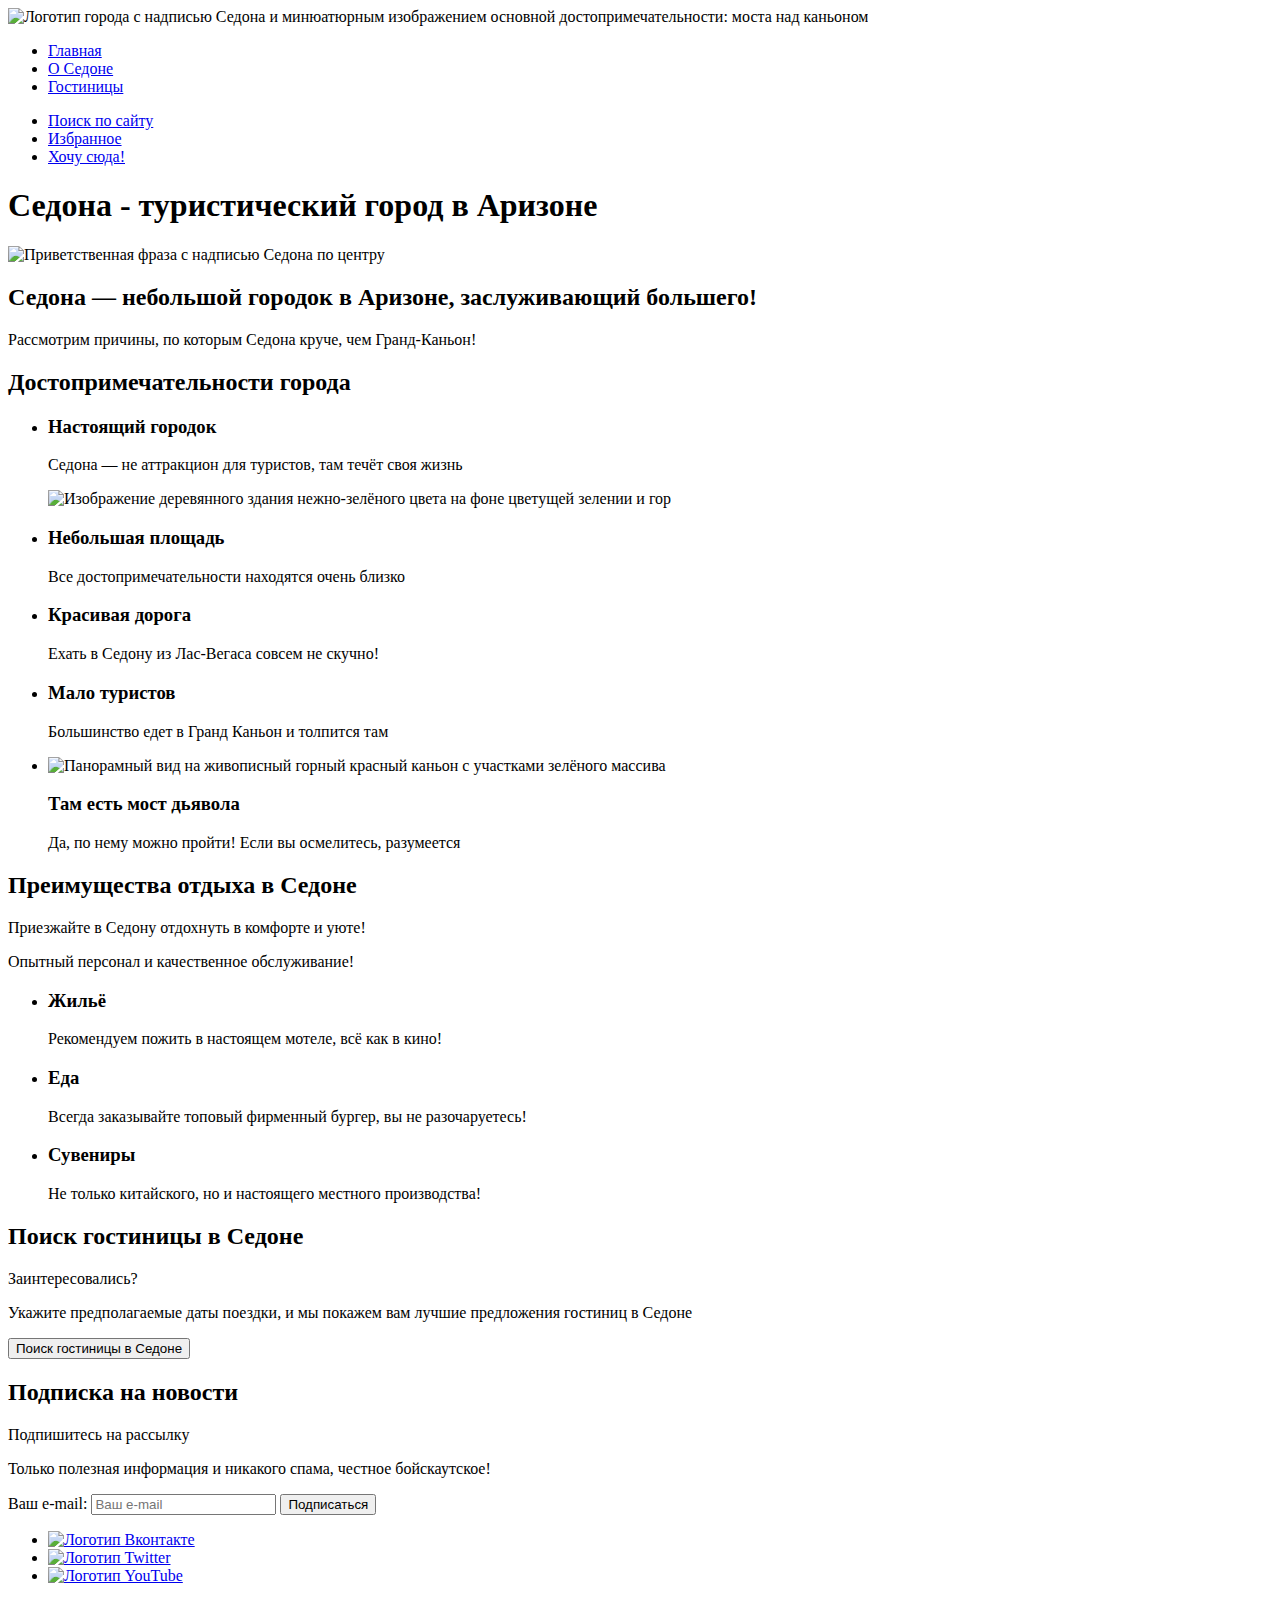
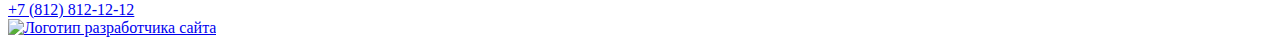
==== index.html @ 20c42e2f "Выполняет разметку главной страницы" ====
<!DOCTYPE html>
<html lang="ru">
  <head>
    <meta charset="utf-8">
    <title>Туристический город - Седона</title>
  </head>
  <body>
    <!-- Шапка сайта -->
    <header class="main-header">
      <!-- Логотип сайта -->
      <img class="logo-page" src="#" alt="Логотип города с надписью Седона и минюатюрным изображением основной достопримечательности: моста над каньоном">
      <!-- Навигация по сайту -->
      <nav class="navigation">
        <!-- Основные разделы сайта -->
        <ul class="navigation-list">
          <li class="navigation-item">
            <a href="#">Главная</a>
          </li>
          <li class="navigation-item">
            <a href="about.html">О Седоне</a>
          </li>
          <li class="navigation-item">
            <a href="catalog.html">Гостиницы</a>
          </li>
        </ul>
        <!-- Навигация пользователя -->
        <ul class="navigation-user">
          <!-- Элемент навигации "Поиск по сайту" -->
          <li class="navigation-item">
            <!-- Реализация через ссылку, как переход в раздел/ вкладку "Поиск по сайту" -->
            <a class="navigation-link" href="#">
              <span class="visually-hidden">Поиск по сайту</span>
            </a>
          </li>
          <!-- Переход в раздел "Избранное" -->
          <li class="navigation-item">
            <a class="navigation-link" href="#">
              <span class="visually-hidden">Избранное</span>
            </a>
          </li>
          <!-- Переход в раздел "Поиск гостиницы" -->
          <li class="navigation-item">
            <a class="navigation-link navigation-button button" href="#">Хочу сюда!</a>
          </li>
        </ul>
      </nav>
    </header>
    <!-- Основное содержимое страницы -->
    <main class="main-page">
      <h1 class="visually-hidden">Седона - туристический город в Аризоне</h1>
      <!-- Секция с вступительной частью -->
      <section class="intro">
        <!-- Секция с фоновым изображением-картинкой каньона -->
        <img class="intro-slogan" src="#" alt="Приветственная фраза с надписью Седона по центру">
        <!-- Блок с описание вступительной части -->
        <div class="intro-wrapper">
          <h2 class="intro-title">Седона — небольшой городок в Аризоне, заслуживающий большего!</h2>
          <p class="intro-description">Рассмотрим причины, по которым Седона круче, чем Гранд-Каньон!</p>
        </div>
      </section>

      <!-- Секция с достопримечательностями -->
      <section class="lions">
        <h2 class="visually-hidden">Достопримечательности города</h2>
        <!-- Список достопримечательностей -->
        <ul class="lions-list">
          <!-- Элемент списка достопримечательностей -->
          <li class="lions-item lions-wrapper">
            <div class="lions-description lions-one">
              <h3 class="lions-subtitle">Настоящий городок</h3>
              <p class="lions-subdescription">Седона — не аттракцион для туристов, там течёт своя жизнь</p>
            </div>
            <img class="lions-img" src="#" alt="Изображение деревянного здания нежно-зелёного цвета на фоне цветущей зелении и гор">
          </li>
          <!-- Элемент списка достопримечательностей -->
          <li class="lions-item">
            <div class="lions-description lions-two">
              <h3 class="lions-subtitle">Небольшая площадь</h3>
              <p class="lions-subdescription">Все достопримечательности находятся очень близко</p>
            </div>
          </li>
          <!-- Элемент списка достопримечательностей -->
          <li class="lions-item">
            <div class="lions-description lions-three">
              <h3 class="lions-subtitle">Красивая дорога</h3>
              <p class="lions-subdescription">Ехать в Седону из Лас-Вегаса совсем не скучно!</p>
            </div>
          </li>
          <!-- Элемент списка достопримечательностей -->
          <li class="lions-item">
            <div class="lions-description lions-four">
              <h3 class="lions-subtitle">Мало туристов</h3>
              <p class="lions-subdescription">Большинство едет в Гранд Каньон и толпится там</p>
            </div>
          </li>
          <!-- Элемент списка достопримечательностей -->
          <li class="lions-item lions-wrapper">
            <img class="lions-img" src="#" alt="Панорамный вид на живописный горный красный каньон с участками зелёного массива">
            <div class="lions-description lions-five">
              <h3 class="lions-subtitle">Там есть мост дьявола</h3>
              <p class="lions-subdescription">Да, по нему можно пройти! Если вы осмелитесь, разумеется</p>
            </div>
          </li>
        </ul>
      </section>

      <!-- Секция преимуществ -->
      <section class="advantages">
        <h2 class="visually-hidden">Преимущества отдыха в Седоне</h2>

        <p class="advantages-slogan">Приезжайте в Седону отдохнуть в комфорте и уюте!</p>
        <p class="advantages-description">Опытный персонал и качественное обслуживание!</p>
        <!-- Список преимуществ -->
        <ul class="advantages-list">
          <!-- Элемент преимущества -->
          <li class="advantages-item advantages-house">
            <h3 class="advantages-subtitle">Жильё</h3>
            <p class="advantages-subdescription">Рекомендуем пожить в настоящем мотеле, всё как в кино!</p>
          </li>
          <!-- Элемент преимущества -->
          <li class="advantages-item advantages-food">
            <h3 class="advantages-subtitle">Еда</h3>
            <p class="advantages-subdescription">Всегда заказывайте топовый фирменный бургер, вы не разочаруетесь!</p>
          </li>
          <!-- Элемент преимущества -->
          <li class="advantages-item advantages-souvenir">
            <h3 class="advantages-subtitle">Сувениры</h3>
            <p class="advantages-subdescription">Не только китайского, но и настоящего местного производства!</p>
          </li>
        </ul>
      </section>

      <!-- Секция с поиском гостиницы -->
      <section class="search">
        <h2 class="visually-hidden">Поиск гостиницы в Седоне</h2>
        <p class="search-slogan">Заинтересовались?</p>
        <p class="search-description">Укажите предполагаемые даты поездки, и мы покажем вам лучшие предложения гостиниц в Седоне</p>

        <!-- Кнопка открытия модального окна -->
        <button class="search-button button" type="button">Поиск гостиницы в Седоне</button>
      </section>

      <!-- Секция с формой подписки -->
      <section class="subscription">
        <h2 class="visually-hidden">Подписка на новости</h2>
        <p class="subscription-slogan">Подпишитесь на рассылку</p>
        <p class="subscription-description">Только полезная информация и никакого спама, честное бойскаутское!</p>

        <!-- Форма подписки на новости -->
        <form action="#" method="post">
          <!-- Элемент поля ввода email -->
          <label for="email">
            <span class="visually-hidden">Ваш e-mail:</span>
          </label>
            <input type="email" name="email" id="email" placeholder="Ваш e-mail" required>
          <!-- Кнопка отправки формы -->
          <button class="subscription-button button" type="submit">Подписаться</button>
        </form>
      </section>
    </main>
    <!-- Подвал сайта -->
    <footer class="main-footer">

      <!-- Внутренняя обёртка подвала -->
      <div class="footer-wrapper">
        <!-- Блок с социальными сетями -->
        <div class="footer-social">
          <!-- Список социальных сетей -->
          <ul class="social-list">
            <!-- Мы Вконтакте -->
            <li class="social-item">
              <a class="social-link social-button" href="#">
                <img src="#" alt="Логотип Вконтакте"></a>
            </li>
            <!-- Мы в Twitter -->
            <li class="social-item">
              <a class="social-link social-button" href="#">
                <img src="#" alt="Логотип Twitter"></a>
            </li>
            <!-- Мы на YouTube -->
            <li class="social-item">
              <a class="social-link social-button" href="#">
                <img src="#" alt="Логотип YouTube"></a>
            </li>
          </ul>
        </div>

        <!-- Блок с контактным телефоном -->
        <div class="contact">
          <a href="tel:+78128121212">+7 (812) 812-12-12</a>
        </div>

        <!-- Блок с логотипом сайта разработчика -->
        <div class="logo-development">
          <a href="#">
            <img src="#" alt="Логотип разработчика сайта">
          </a>
        </div>
      </div>
    </footer>
  </body>
</html>
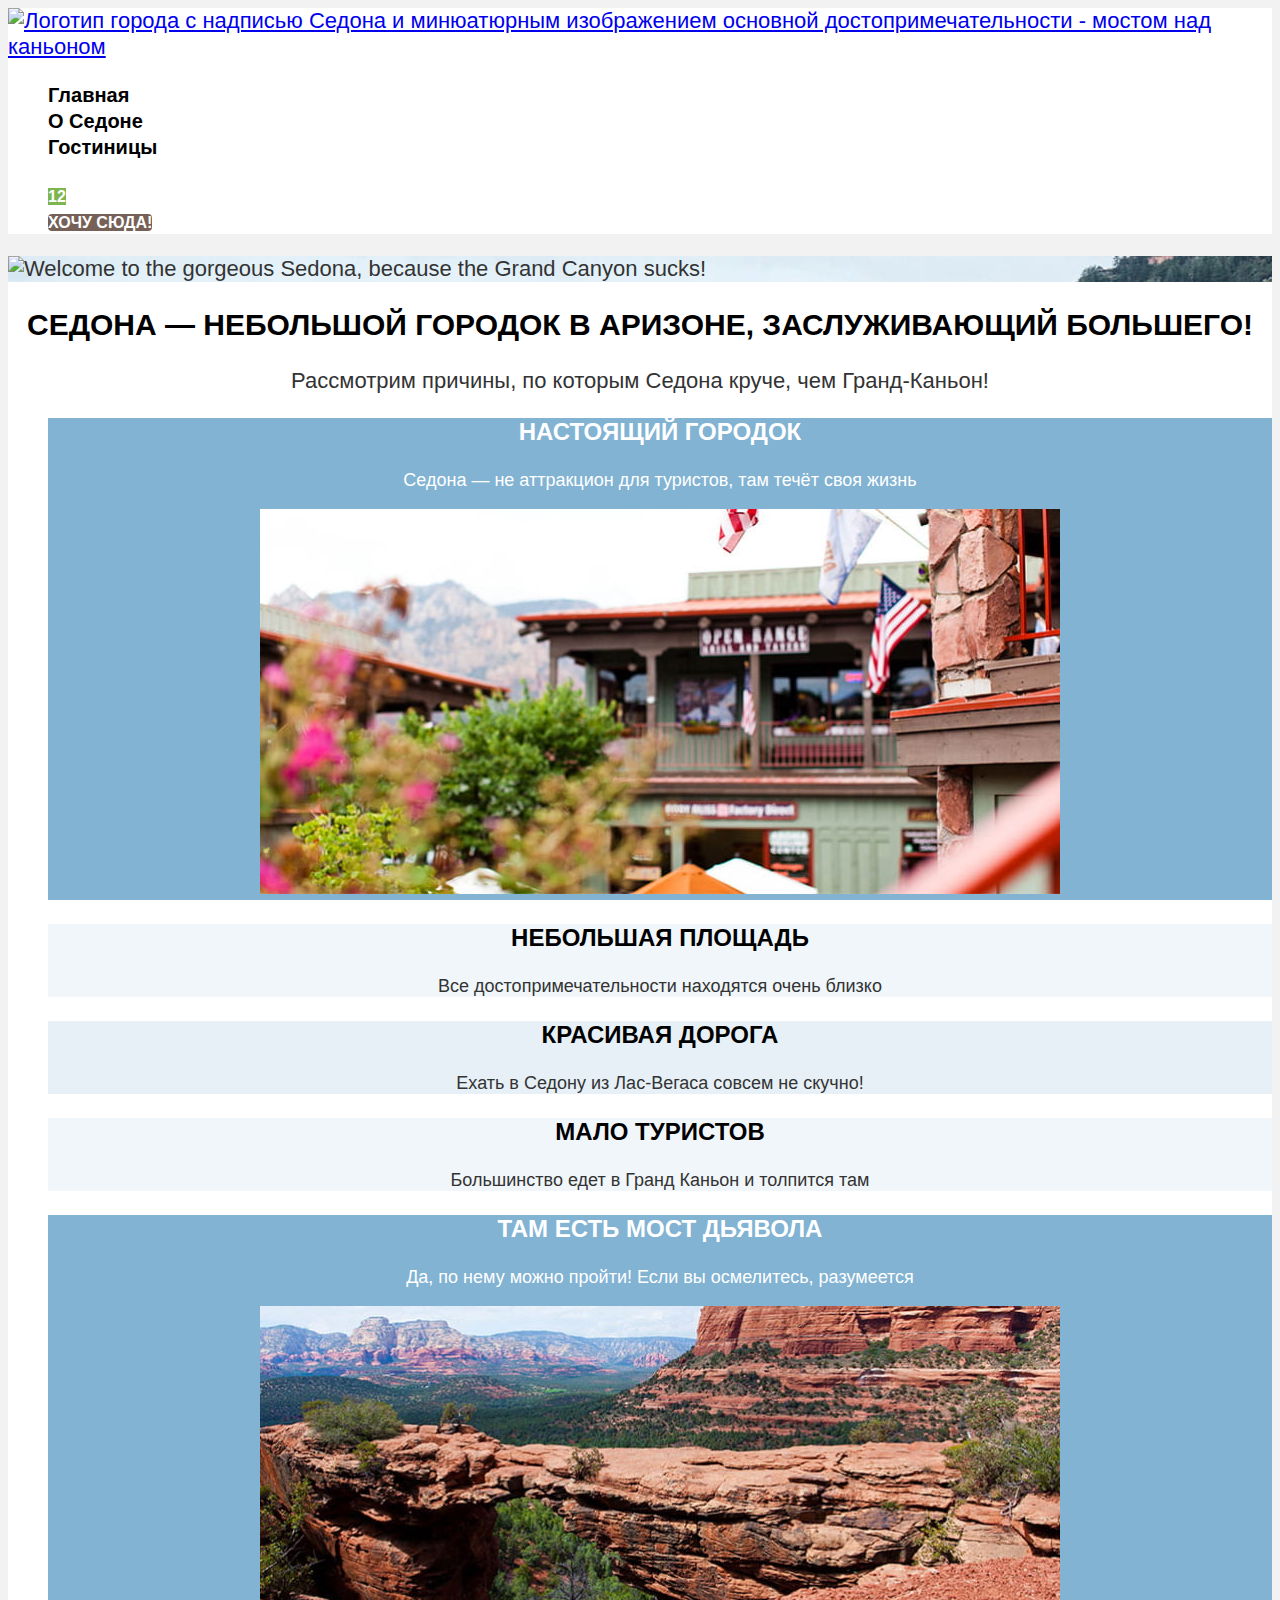
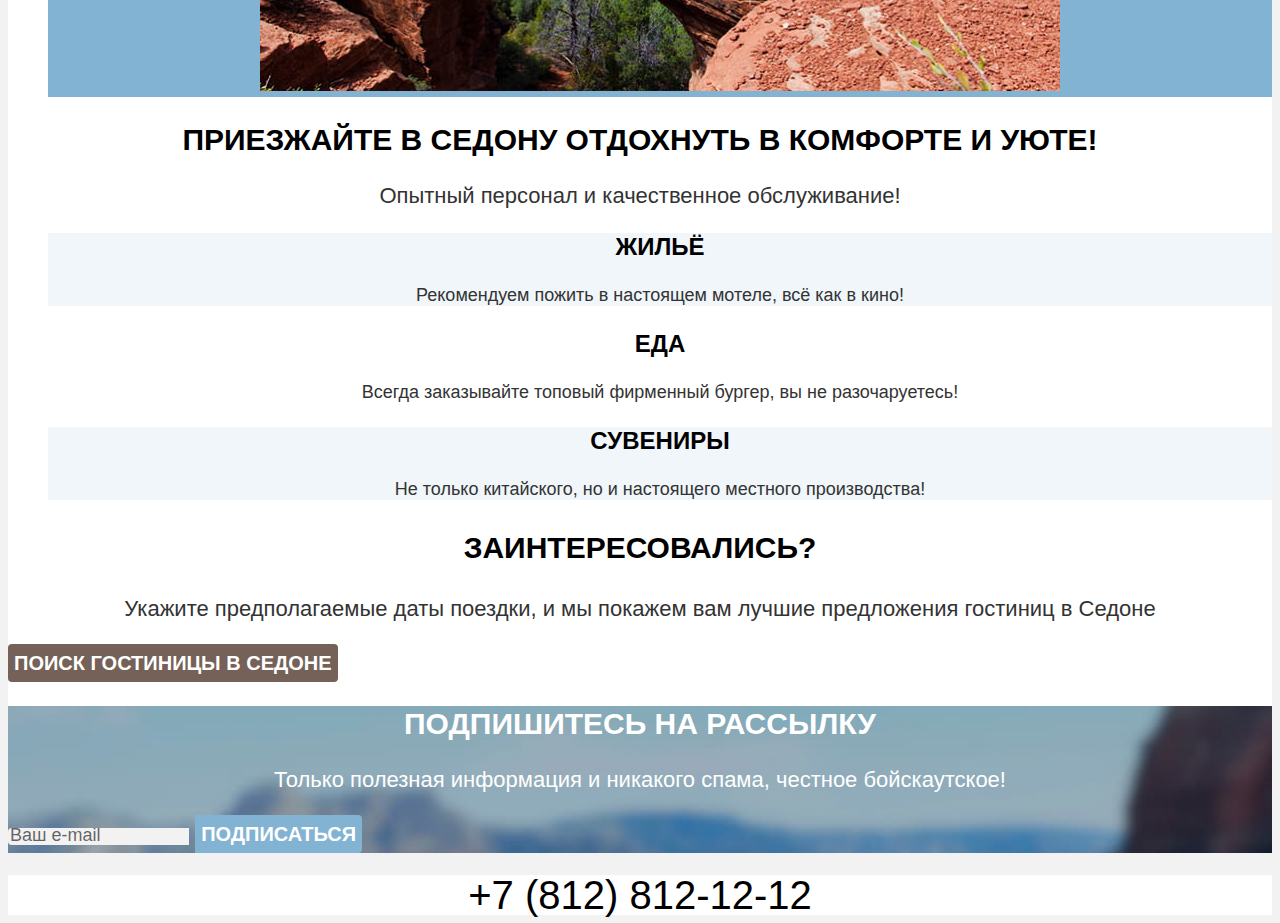
==== commit 35ebc706: "Добавляет базовую стилизацию для всех страниц" ====
--- a/index.html
+++ b/index.html
@@ -2,201 +2,204 @@
 <html lang="ru">
   <head>
     <meta charset="utf-8">
+    <meta name="viewport" content="width=device-width, initial-scale=1.0">
     <title>Туристический город - Седона</title>
+    <link rel="stylesheet" href="styles/styles.css">
   </head>
   <body>
     <!-- Шапка сайта -->
-    <header class="main-header">
+    <header class="header-page">
       <!-- Логотип сайта -->
-      <img class="logo-page" src="#" alt="Логотип города с надписью Седона и минюатюрным изображением основной достопримечательности: моста над каньоном">
+      <a class="header-logo" href="index.html" aria-current="page">
+        <img class="logo-img" src="images/logo.svg" width="140" height="70" alt="Логотип города с надписью Седона и минюатюрным изображением основной достопримечательности -
+        мостом над каньоном">
+      </a>
+
       <!-- Навигация по сайту -->
-      <nav class="navigation">
+      <nav class="navigation-page">
         <!-- Основные разделы сайта -->
         <ul class="navigation-list">
+          <!-- Раздел сайта -->
           <li class="navigation-item">
-            <a href="#">Главная</a>
-          </li>
+            <a class="navigation-link menu-link navigation-link-current" href="index.html" aria-current="page">Главная</a>
+          </li>
+          <!-- Раздел сайта -->
           <li class="navigation-item">
-            <a href="about.html">О Седоне</a>
-          </li>
+            <a class="navigation-link menu-link" href="#">О Седоне</a>
+          </li>
+          <!-- Раздел сайта -->
           <li class="navigation-item">
-            <a href="catalog.html">Гостиницы</a>
+            <a class="navigation-link menu-link" href="catalog.html">Гостиницы</a>
           </li>
         </ul>
+
         <!-- Навигация пользователя -->
         <ul class="navigation-user">
           <!-- Элемент навигации "Поиск по сайту" -->
-          <li class="navigation-item">
-            <!-- Реализация через ссылку, как переход в раздел/ вкладку "Поиск по сайту" -->
-            <a class="navigation-link" href="#">
+          <li class="navigation-user-item">
+            <a class="navigation-user-link menu-link" href="#">
               <span class="visually-hidden">Поиск по сайту</span>
             </a>
           </li>
-          <!-- Переход в раздел "Избранное" -->
-          <li class="navigation-item">
-            <a class="navigation-link" href="#">
-              <span class="visually-hidden">Избранное</span>
+
+          <!-- Элемент навигации "Избранное" -->
+          <li class="navigation-user-item navigation-user-favorites">
+            <a class="navigation-user-link menu-link" href="#">
+              <span class="visually-hidden">Количество гостиниц в разделе "Избранное"</span>
+              <span class="favorites-number">12</span>
             </a>
           </li>
-          <!-- Переход в раздел "Поиск гостиницы" -->
-          <li class="navigation-item">
-            <a class="navigation-link navigation-button button" href="#">Хочу сюда!</a>
+          <!-- Элемент навигации "Поиск гостиницы" -->
+          <li class="navigation-user-item">
+            <a class="navigation-user-link menu-link button" href="catalog.html">Хочу сюда!</a>
           </li>
         </ul>
       </nav>
     </header>
-    <!-- Основное содержимое страницы -->
+
+    <!-- Основное содержание страницы -->
     <main class="main-page">
       <h1 class="visually-hidden">Седона - туристический город в Аризоне</h1>
+
       <!-- Секция с вступительной частью -->
       <section class="intro">
-        <!-- Секция с фоновым изображением-картинкой каньона -->
-        <img class="intro-slogan" src="#" alt="Приветственная фраза с надписью Седона по центру">
-        <!-- Блок с описание вступительной части -->
-        <div class="intro-wrapper">
-          <h2 class="intro-title">Седона — небольшой городок в Аризоне, заслуживающий большего!</h2>
-          <p class="intro-description">Рассмотрим причины, по которым Седона круче, чем Гранд-Каньон!</p>
-        </div>
-      </section>
-
-      <!-- Секция с достопримечательностями -->
-      <section class="lions">
-        <h2 class="visually-hidden">Достопримечательности города</h2>
-        <!-- Список достопримечательностей -->
-        <ul class="lions-list">
-          <!-- Элемент списка достопримечательностей -->
-          <li class="lions-item lions-wrapper">
-            <div class="lions-description lions-one">
-              <h3 class="lions-subtitle">Настоящий городок</h3>
-              <p class="lions-subdescription">Седона — не аттракцион для туристов, там течёт своя жизнь</p>
-            </div>
-            <img class="lions-img" src="#" alt="Изображение деревянного здания нежно-зелёного цвета на фоне цветущей зелении и гор">
-          </li>
-          <!-- Элемент списка достопримечательностей -->
-          <li class="lions-item">
-            <div class="lions-description lions-two">
-              <h3 class="lions-subtitle">Небольшая площадь</h3>
-              <p class="lions-subdescription">Все достопримечательности находятся очень близко</p>
-            </div>
-          </li>
-          <!-- Элемент списка достопримечательностей -->
-          <li class="lions-item">
-            <div class="lions-description lions-three">
-              <h3 class="lions-subtitle">Красивая дорога</h3>
-              <p class="lions-subdescription">Ехать в Седону из Лас-Вегаса совсем не скучно!</p>
-            </div>
-          </li>
-          <!-- Элемент списка достопримечательностей -->
-          <li class="lions-item">
-            <div class="lions-description lions-four">
-              <h3 class="lions-subtitle">Мало туристов</h3>
-              <p class="lions-subdescription">Большинство едет в Гранд Каньон и толпится там</p>
-            </div>
-          </li>
-          <!-- Элемент списка достопримечательностей -->
-          <li class="lions-item lions-wrapper">
-            <img class="lions-img" src="#" alt="Панорамный вид на живописный горный красный каньон с участками зелёного массива">
-            <div class="lions-description lions-five">
-              <h3 class="lions-subtitle">Там есть мост дьявола</h3>
-              <p class="lions-subdescription">Да, по нему можно пройти! Если вы осмелитесь, разумеется</p>
-            </div>
-          </li>
-        </ul>
-      </section>
-
-      <!-- Секция преимуществ -->
+        <h2 class="visually-hidden">Добро пожаловать в Седону</h2>
+        <img class="intro-img" src="images/welcome.svg" width="458" height="352" lang="en" alt="Welcome to the gorgeous Sedona, because the Grand Canyon sucks!">
+      </section>
+
+      <!-- Секция с преимуществами -->
       <section class="advantages">
-        <h2 class="visually-hidden">Преимущества отдыха в Седоне</h2>
-
-        <p class="advantages-slogan">Приезжайте в Седону отдохнуть в комфорте и уюте!</p>
-        <p class="advantages-description">Опытный персонал и качественное обслуживание!</p>
-        <!-- Список преимуществ -->
-        <ul class="advantages-list">
-          <!-- Элемент преимущества -->
-          <li class="advantages-item advantages-house">
-            <h3 class="advantages-subtitle">Жильё</h3>
-            <p class="advantages-subdescription">Рекомендуем пожить в настоящем мотеле, всё как в кино!</p>
-          </li>
-          <!-- Элемент преимущества -->
-          <li class="advantages-item advantages-food">
-            <h3 class="advantages-subtitle">Еда</h3>
-            <p class="advantages-subdescription">Всегда заказывайте топовый фирменный бургер, вы не разочаруетесь!</p>
-          </li>
-          <!-- Элемент преимущества -->
-          <li class="advantages-item advantages-souvenir">
-            <h3 class="advantages-subtitle">Сувениры</h3>
-            <p class="advantages-subdescription">Не только китайского, но и настоящего местного производства!</p>
+          <h2 class="advantages-title title">Седона — небольшой городок в Аризоне, заслуживающий большего!</h2>
+          <p class="advantages-text text">Рассмотрим причины, по которым Седона круче, чем Гранд-Каньон!</p>
+
+          <!-- Список преимуществ -->
+          <ul class="advantages-list">
+            <!-- Элемент списка преимуществ -->
+            <li class="advantage-item advantage-wrapper background-base">
+              <div class="advantage-description">
+                <h3 class="advantage-subtitle subtitle">Настоящий городок</h3>
+                <p class="advantage-subdescription subdescription">Седона — не аттракцион для туристов, там течёт своя жизнь</p>
+              </div>
+              <img class="advantage-img" src="images/advantages/city.jpg" width="800" height="385" alt="Изображение деревянного здания нежно-зелёного цвета на фоне цветущей зелении и гор">
+            </li>
+            <!-- Элемент списка преимуществ -->
+            <li class="advantage-item background-lighter">
+              <div class="advantage-description">
+                <h3 class="advantage-subtitle subtitle">Небольшая площадь</h3>
+                <p class="advantage-subdescription subdescription">Все достопримечательности находятся очень близко</p>
+              </div>
+            </li>
+            <!-- Элемент списка преимуществ -->
+            <li class="advantage-item background-light">
+              <div class="advantage-description">
+                <h3 class="advantage-subtitle subtitle">Красивая дорога</h3>
+                <p class="advantage-subdescription subdescription">Ехать в Седону из Лас-Вегаса совсем не скучно!</p>
+              </div>
+            </li>
+            <!-- Элемент списка преимуществ -->
+            <li class="advantage-item background-lighter">
+              <div class="advantage-description">
+                <h3 class="advantage-subtitle subtitle">Мало туристов</h3>
+                <p class="advantage-subdescription subdescription">Большинство едет в Гранд Каньон и толпится там</p>
+              </div>
+            </li>
+            <!-- Элемент списка преимуществ -->
+            <li class="advantage-item advantage-wrapper background-base">
+              <div class="advantage-description">
+                <h3 class="advantage-subtitle subtitle">Там есть мост дьявола</h3>
+                <p class="advantage-subdescription subdescription">Да, по нему можно пройти! Если вы осмелитесь, разумеется</p>
+              </div>
+              <img class="advantage-img" src="images/advantages/bridge.jpg" width="800" height="385" alt="Панорамный вид на живописный горный красный каньон с участками зелёного массива">
+            </li>
+          </ul>
+      </section>
+
+      <!-- Секция клиентский сервис  -->
+      <section class="service">
+        <h2 class="service-title title">Приезжайте в Седону отдохнуть в комфорте и уюте!</h2>
+        <p class="service-text text">Опытный персонал и качественное обслуживание!</p>
+
+        <!-- Список качеств хорошего сервиса -->
+        <ul class="service-list">
+          <!-- Элемент списка качеств -->
+          <li class="service-item service-house">
+            <h3 class="service-subtitle subtitle">Жильё</h3>
+            <p class="service-subdescription subdescription">Рекомендуем пожить в настоящем мотеле, всё как в кино!</p>
+          </li>
+          <!-- Элемент списка качеств -->
+          <li class="service-item service-food">
+            <h3 class="service-subtitle subtitle">Еда</h3>
+            <p class="service-subdescription subdescription">Всегда заказывайте топовый фирменный бургер, вы не разочаруетесь!</p>
+          </li>
+          <!-- Элемент списка качеств -->
+          <li class="service-item service-souvenir">
+            <h3 class="service-subtitle subtitle">Сувениры</h3>
+            <p class="service-subdescription subdescription">Не только китайского, но и настоящего местного производства!</p>
           </li>
         </ul>
       </section>
 
       <!-- Секция с поиском гостиницы -->
       <section class="search">
-        <h2 class="visually-hidden">Поиск гостиницы в Седоне</h2>
-        <p class="search-slogan">Заинтересовались?</p>
-        <p class="search-description">Укажите предполагаемые даты поездки, и мы покажем вам лучшие предложения гостиниц в Седоне</p>
-
-        <!-- Кнопка открытия модального окна -->
+        <h2 class="visually-hidden">Быстрый подбор жилья</h2>
+        <p class="search-headline title">Заинтересовались?</p>
+        <p class="search-text text">Укажите предполагаемые даты поездки, и мы покажем вам лучшие предложения гостиниц в Седоне</p>
+
+        <!-- Кнопка вызова модального окна -->
         <button class="search-button button" type="button">Поиск гостиницы в Седоне</button>
       </section>
 
       <!-- Секция с формой подписки -->
-      <section class="subscription">
-        <h2 class="visually-hidden">Подписка на новости</h2>
-        <p class="subscription-slogan">Подпишитесь на рассылку</p>
-        <p class="subscription-description">Только полезная информация и никакого спама, честное бойскаутское!</p>
+      <section class="subscription-index">
+        <h2 class="subscription-title-index title">Подпишитесь на рассылку</h2>
+        <p class="subscription-text-index text">Только полезная информация и никакого спама, честное бойскаутское!</p>
 
         <!-- Форма подписки на новости -->
-        <form action="#" method="post">
+        <form action="https://echo.htmlacademy.ru" method="post">
           <!-- Элемент поля ввода email -->
           <label for="email">
-            <span class="visually-hidden">Ваш e-mail:</span>
+            <span class="visually-hidden">Введите ваш e-mail:</span>
           </label>
-            <input type="email" name="email" id="email" placeholder="Ваш e-mail" required>
+            <input class="subscription-input" type="email" name="email" id="email" placeholder="Ваш e-mail">
           <!-- Кнопка отправки формы -->
           <button class="subscription-button button" type="submit">Подписаться</button>
         </form>
       </section>
     </main>
+
     <!-- Подвал сайта -->
-    <footer class="main-footer">
-
-      <!-- Внутренняя обёртка подвала -->
-      <div class="footer-wrapper">
-        <!-- Блок с социальными сетями -->
-        <div class="footer-social">
-          <!-- Список социальных сетей -->
-          <ul class="social-list">
-            <!-- Мы Вконтакте -->
-            <li class="social-item">
-              <a class="social-link social-button" href="#">
-                <img src="#" alt="Логотип Вконтакте"></a>
-            </li>
-            <!-- Мы в Twitter -->
-            <li class="social-item">
-              <a class="social-link social-button" href="#">
-                <img src="#" alt="Логотип Twitter"></a>
-            </li>
-            <!-- Мы на YouTube -->
-            <li class="social-item">
-              <a class="social-link social-button" href="#">
-                <img src="#" alt="Логотип YouTube"></a>
-            </li>
-          </ul>
-        </div>
-
-        <!-- Блок с контактным телефоном -->
-        <div class="contact">
-          <a href="tel:+78128121212">+7 (812) 812-12-12</a>
-        </div>
-
-        <!-- Блок с логотипом сайта разработчика -->
-        <div class="logo-development">
-          <a href="#">
-            <img src="#" alt="Логотип разработчика сайта">
+    <footer class="footer-page">
+      <!-- Список социальных сетей -->
+      <ul class="social-list">
+        <!-- Мы Вконтакте -->
+        <li class="social-item social-item-vk">
+          <a class="social-link" href="https://vk.com/htmlacademy">
+            <span class="visually-hidden">Перейти в группу Вконтакте"</span>
           </a>
-        </div>
-      </div>
+        </li>
+        <!-- Мы в Телеграм -->
+        <li class="social-item social-item-tg">
+          <a class="social-link" href="t.me/htmlacademy">
+            <span class="visually-hidden">Перейти на канал в Телеграм"</span>
+          </a>
+        </li>
+        <!-- Мы на YouTube -->
+        <li class="social-item social-item-yt">
+          <a class="social-link" href="https://www.youtube.com/user/htmlacademyru">
+            <span class="visually-hidden">Перейти на YouTube канал"</span>
+          </a>
+        </li>
+      </ul>
+
+      <!-- Блок с контактными данными -->
+      <address class="contact">
+        <a class="contact-tel" href="tel:+78128121212">+7 (812) 812-12-12</a>
+      </address>
+
+      <!-- Блок с логотипом сайта разработчика -->
+      <a class="developer-link" href="https://htmlacademy.ru/">
+        <span class="visually-hidden">Разработчик сайта - HTML Academy</span>
+      </a>
     </footer>
   </body>
 </html>
--- a/styles/styles.css
+++ b/styles/styles.css
@@ -0,0 +1,440 @@
+/* Styles for the project Sedona */
+
+/* Fonts*/
+@font-face {
+  font-family: "PT Sans";
+  font-weight: 400;
+  font-style: normal;
+  src: url("../fonts/ptsans-400.woff2") format ("woff2");
+  font-display: swap;
+}
+
+@font-face {
+  font-family: "PT Sans";
+  font-weight: 700;
+  font-style: normal;
+  src: url("../fonts/ptsans-700.woff2") format ("woff2");
+  font-display: swap;
+}
+
+body {
+  font-family: "PT Sans", sans-serif;
+  font-size: 22px;
+  line-height: 26px;
+  color: #333333;
+  background-color: #f2f2f2;
+}
+
+.visually-hidden {
+  position: absolute;
+  width: 1px;
+  height: 1px;
+  margin: -1px;
+  border: 0;
+  padding: 0;
+  white-space: nowrap;
+  clip-path: inset(100%);
+  clip: rect(0 0 0 0);
+  overflow: hidden;
+}
+
+/* Header */
+.header-page {
+  background-color: #ffffff;
+}
+
+/* Navigation */
+.navigation-list {
+  list-style: none;
+}
+
+.navigation-user {
+  list-style: none;
+}
+
+.menu-link {
+  font-weight: 700;
+  text-align: center;
+  text-decoration: none;
+  color: #000000;
+}
+
+.navigation-link {
+  font-size: 20px;
+  line-height: 24px;
+}
+
+.navigation-user-link {
+  font-size: 16px;
+  line-height: 20px;
+}
+
+.favorites-number {
+  color: #ffffff;
+  background-color: #7db54f;
+}
+
+.button {
+  color: #ffffff;
+  background-color: #756157;
+  text-transform: uppercase;
+  border-radius: 4px;
+  border: none;
+}
+
+/* Index.html */
+.main-page {
+  background-color: #ffffff;
+}
+
+/* Intro */
+.intro {
+  background-image: url("../images/background-pages/intro-bg.jpg");
+  background-color: #15306c;
+  background-size: cover;
+  background-repeat: no-repeat;
+}
+
+/* Advantages */
+.title {
+  font-size: 30px;
+  line-height: 36px;
+  font-weight: 700;
+  text-align: center;
+  text-transform: uppercase;
+}
+
+.advantages-title {
+  color: #000000;
+}
+
+.text {
+  text-align: center;
+}
+
+.advantages-list {
+  list-style: none;
+}
+
+.advantage-item {
+  text-align: center;
+  background-color: #82b3d3;
+}
+
+.background-light {
+  background-color: rgba(131, 179, 211, 0.2);
+}
+
+.background-lighter {
+  background-color: rgba(131, 179, 211, 0.12);
+}
+
+.subtitle {
+  font-size: 24px;
+  line-height: 28px;
+  font-weight: 700;
+  text-transform: uppercase;
+  color: #000000;
+}
+
+.background-base .subtitle {
+  color: #ffffff;
+}
+
+.subdescription {
+  font-size: 18px;
+  line-height: 21px;
+}
+
+.background-base .subdescription {
+  color: #ffffff;
+}
+/* Service */
+.service-title {
+  color: #000000;
+}
+
+.service-list {
+  list-style: none;
+}
+
+.service-item {
+  text-align: center;
+}
+
+.service-item:not(:nth-child(2)) {
+  background-color: rgba(131, 179, 211, 0.12);
+}
+
+/* Search */
+.search-headline {
+  color: #000000;
+}
+
+.search-button {
+  font-family: inherit;
+  font-size: 20px;
+  line-height: 36px;
+  font-weight: 700;
+  text-align: center;
+}
+
+/* Subscription for index.html */
+.subscription-index {
+  color: #ffffff;
+  background-image: url("../images/background-pages/subscription-bg.jpg");
+  background-color: #15306c;
+  background-size: cover;
+  background-repeat: no-repeat;
+}
+
+/* Subscription form */
+.subscription-input {
+  font-family: inherit;
+  border: none;
+  border-radius: 4px 0 0 4px;
+  background-color: #f2f2f2;
+}
+
+.subscription-input::placeholder {
+  font-size: 18px;
+  line-height: 24px;
+  color: rgba(0, 0, 0, 0.6);
+}
+
+.subscription-button {
+  font-family: inherit;
+  font-size: 20px;
+  line-height: 36px;
+  font-weight: 700;
+  background-color: #82b3d3;
+  border-radius: 0 4px 4px 0;
+}
+
+/* Catalog.html */
+.catalog-page {
+  background-color: #ffffff;
+}
+
+.catalog-wrapper {
+  color: #ffffff;
+  background-image: url("../images/background-pages/filter-bg.jpg");
+  background-color: #15306c;
+  background-size: cover;
+  background-repeat: no-repeat;
+}
+
+.catalog-title {
+  font-size: 60px;
+  line-height: 78px;
+  font-weight: 700;
+}
+
+/* Breadcrumbs */
+.breadcrumbs {
+  list-style: none;
+}
+
+.breadcrumbs-item {
+  font-size: 16px;
+  line-height: 21px;
+}
+
+.breadcrumbs-link {
+  text-decoration: none;
+}
+
+/* Form with filter */
+.catalog-form-group {
+  border: none;
+}
+
+.catalog-form-title {
+  font-size: 20px;
+  line-height: 24px;
+  font-weight: 700;
+  text-transform: capitalize;
+}
+
+.catalog-form-list {
+  list-style: none;
+}
+
+.catalog-control {
+  font-size: 18px;
+  line-height: 23px;
+}
+
+.price-label {
+  font-size: 18px;
+  line-height: 24px;
+  color: rgba(0, 0, 0, 0.3);
+  text-align: right;
+  text-transform: lowercase;
+}
+
+.price-input {
+  font-family: inherit;
+  font-size: 18px;
+  line-height: 24px;
+  font-weight: 700;
+  color: #000000;
+  border-width: 0;
+  border-style: solid;
+}
+
+.price-input-min {
+  border-radius: 4px 0 0 4px;
+}
+
+.price-input-max {
+  border-radius: 0 4px 4px 0;
+}
+
+.button-apply {
+  font-family: inherit;
+  font-size: 16px;
+  line-height: 20px;
+  font-weight: 700;
+  text-align: center;
+  background-color: #82b3d3;
+}
+
+.button-reset {
+  font-family: inherit;
+  font-size: 16px;
+  line-height: 20px;
+  font-weight: 700;
+  text-align: center;
+  background: transparent;
+}
+
+/* Sorting */
+.sorting-title {
+  color: #000000;
+  text-align: left;
+}
+
+.result-number {
+  font-size: 30px;
+  line-height: 36px;
+  font-weight: 700;
+}
+
+/* Select */
+.catalog-select-control {
+  font-family: inherit;
+  font-size: 18px;
+  line-height: 21px;
+  color: #333333;
+  border-width: 2px;
+  border-radius: 4px;
+  border-color: #e5e5e5;
+  background-color: #ffffff;
+}
+
+/* Display card */
+.catalog-list-display {
+  list-style: none;
+}
+
+/* Catalog card */
+.card-list {
+  list-style: none;
+}
+
+.card-item {
+  font-size: 18px;
+  line-height: 21px;
+  border-width: 1px;
+  border-radius: 4px;
+  border-style: solid;
+  border-color: #e5e5e5;
+}
+
+.card-link {
+  text-decoration: none;
+}
+
+.card-title {
+  font-size: 24px;
+  line-height: 28px;
+  font-weight: 700;
+  color: #000000;
+  text-align: left;
+}
+
+.card-button {
+  font-size: 16px;
+  line-height: 20px;
+  font-weight: 700;
+  text-decoration: none;
+}
+
+.button-favorites {
+  background-color: #82b3d3;
+}
+
+.button-active {
+  background-color: #7db54f;
+}
+
+.card-rating {
+  font-size: 16px;
+  line-height: 20px;
+  text-align: center;
+  text-transform: uppercase;
+  background-color: #f2f2f2;
+  border-radius: 4px;
+}
+
+/* Pagination */
+.pagination {
+  list-style: none;
+}
+
+.pagination-link {
+  font-size: 20px;
+  line-height: 36px;
+  font-weight: 700;
+  color: #ffffff;
+  text-align: center;
+  text-decoration: none;
+  background-color: #82b3d3;
+}
+
+.pagination-link-current {
+  color: #000000;
+  background-color: #f2f2f2;
+}
+
+/* Subscription for catalog.html */
+.subscription-title-catalog {
+  color: #000000;
+}
+
+/* Footer */
+.footer-page {
+  background-color: #ffffff;
+}
+
+/* Social */
+.social-list {
+  list-style: none;
+}
+
+/* Contact */
+
+.contact {
+  font-style: normal;
+  text-align: center;
+}
+
+.contact-tel {
+  font-size: 40px;
+  line-height: 40px;
+  color: #000000;
+  text-decoration: none;
+}
+
+/* Development */
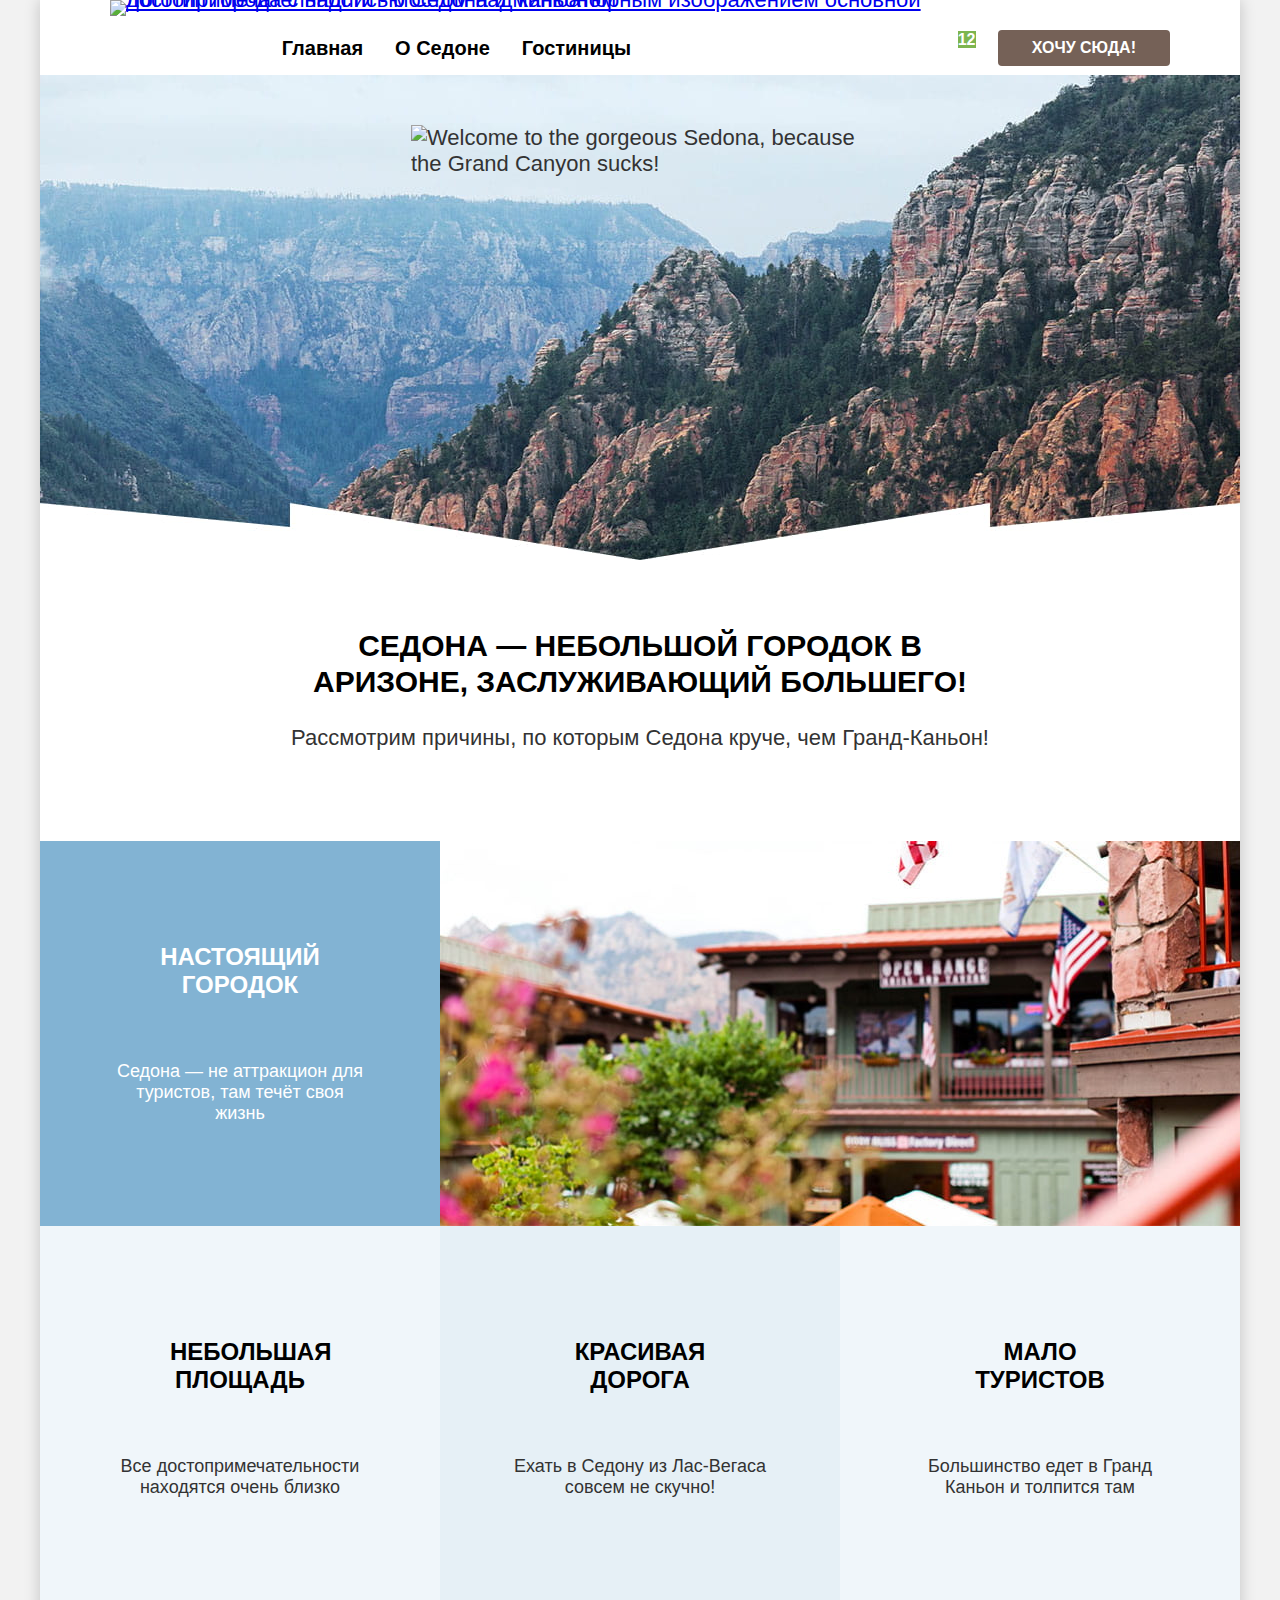
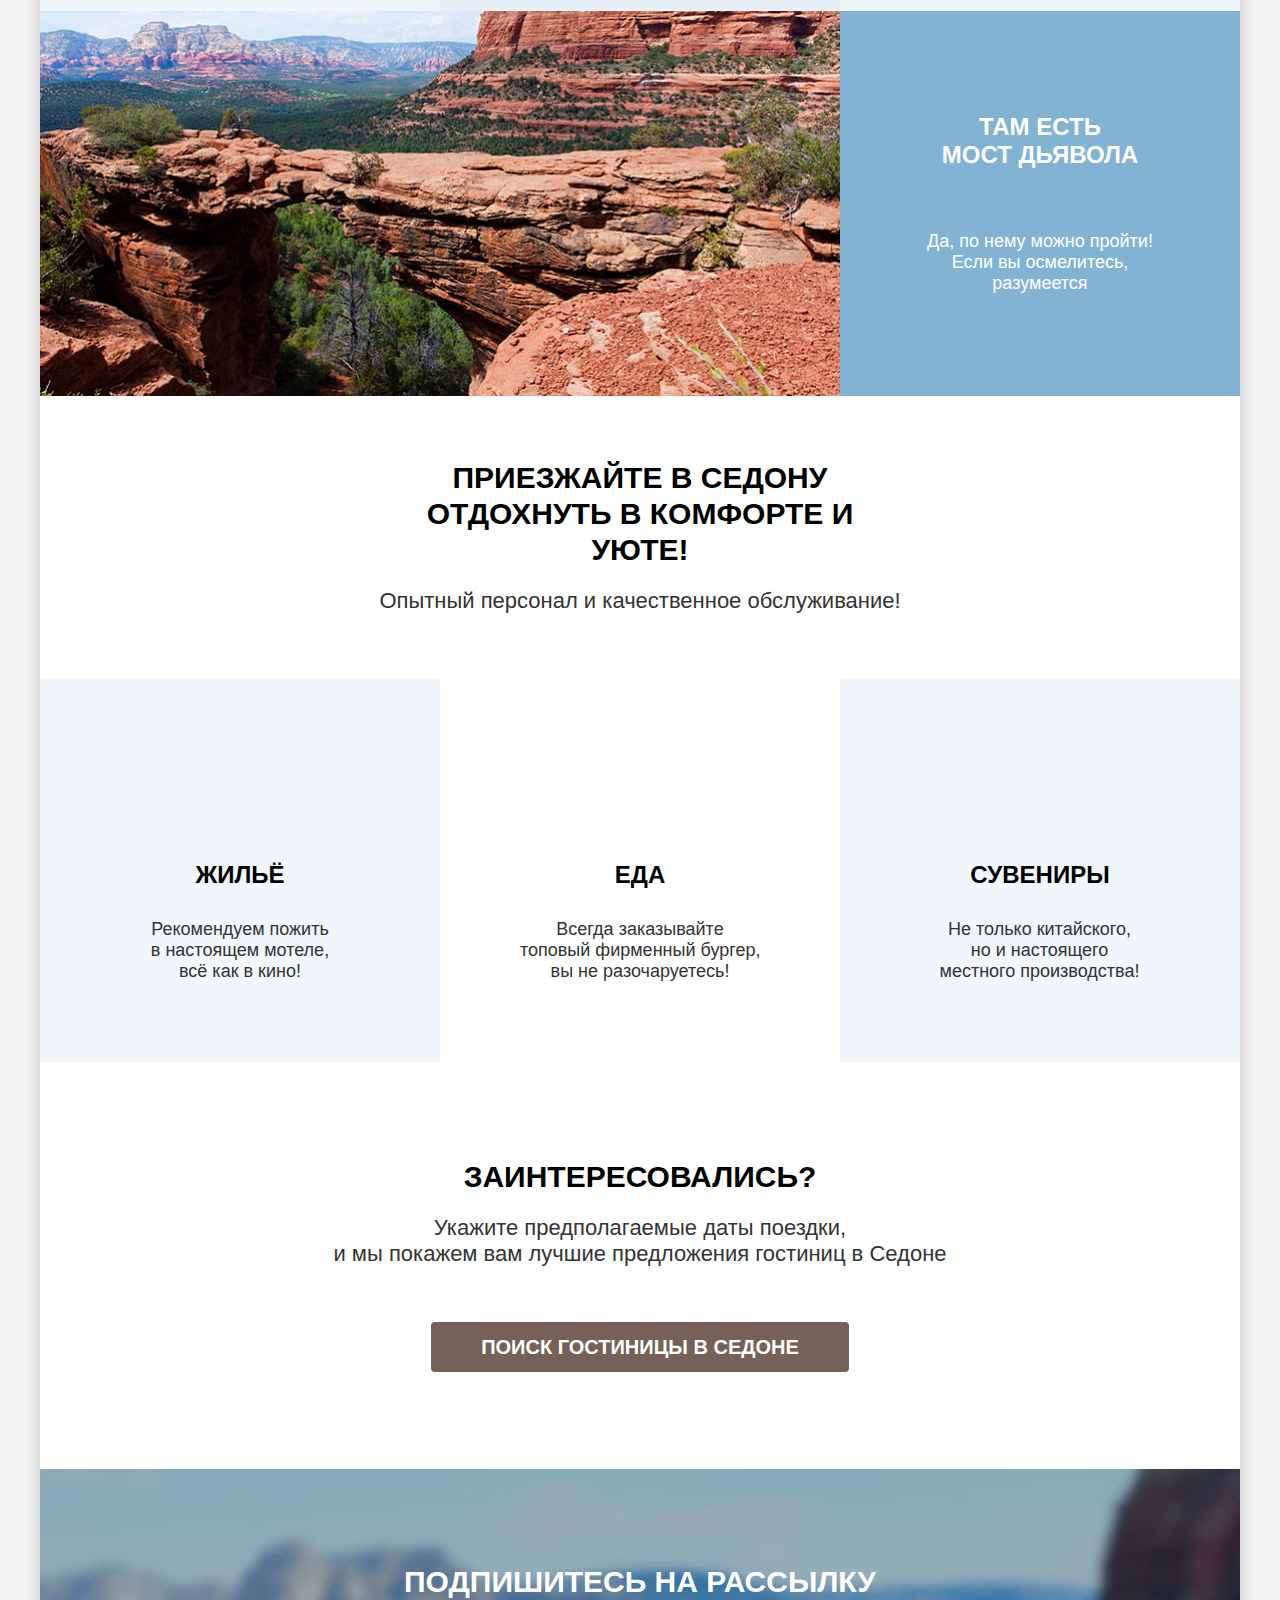
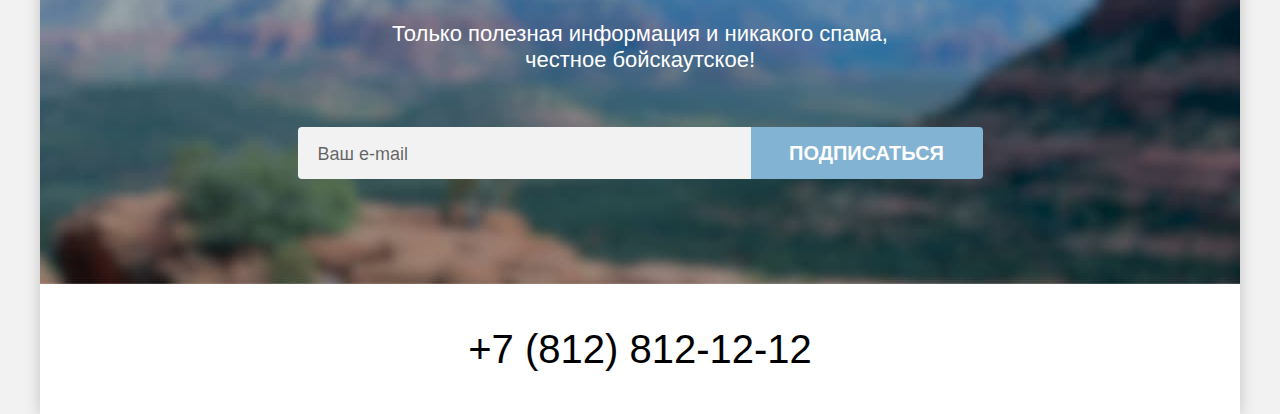
==== commit daaf1805: "Создание крупных и мелких сеток в index.html" ====
--- a/index.html
+++ b/index.html
@@ -2,204 +2,207 @@
 <html lang="ru">
   <head>
     <meta charset="utf-8">
-    <meta name="viewport" content="width=device-width, initial-scale=1.0">
     <title>Туристический город - Седона</title>
     <link rel="stylesheet" href="styles/styles.css">
   </head>
   <body>
-    <!-- Шапка сайта -->
-    <header class="header-page">
-      <!-- Логотип сайта -->
-      <a class="header-logo" href="index.html" aria-current="page">
-        <img class="logo-img" src="images/logo.svg" width="140" height="70" alt="Логотип города с надписью Седона и минюатюрным изображением основной достопримечательности -
-        мостом над каньоном">
-      </a>
-
-      <!-- Навигация по сайту -->
-      <nav class="navigation-page">
-        <!-- Основные разделы сайта -->
-        <ul class="navigation-list">
-          <!-- Раздел сайта -->
-          <li class="navigation-item">
-            <a class="navigation-link menu-link navigation-link-current" href="index.html" aria-current="page">Главная</a>
-          </li>
-          <!-- Раздел сайта -->
-          <li class="navigation-item">
-            <a class="navigation-link menu-link" href="#">О Седоне</a>
-          </li>
-          <!-- Раздел сайта -->
-          <li class="navigation-item">
-            <a class="navigation-link menu-link" href="catalog.html">Гостиницы</a>
-          </li>
-        </ul>
-
-        <!-- Навигация пользователя -->
-        <ul class="navigation-user">
-          <!-- Элемент навигации "Поиск по сайту" -->
-          <li class="navigation-user-item">
-            <a class="navigation-user-link menu-link" href="#">
-              <span class="visually-hidden">Поиск по сайту</span>
-            </a>
-          </li>
-
-          <!-- Элемент навигации "Избранное" -->
-          <li class="navigation-user-item navigation-user-favorites">
-            <a class="navigation-user-link menu-link" href="#">
-              <span class="visually-hidden">Количество гостиниц в разделе "Избранное"</span>
-              <span class="favorites-number">12</span>
-            </a>
-          </li>
-          <!-- Элемент навигации "Поиск гостиницы" -->
-          <li class="navigation-user-item">
-            <a class="navigation-user-link menu-link button" href="catalog.html">Хочу сюда!</a>
-          </li>
-        </ul>
-      </nav>
-    </header>
-
-    <!-- Основное содержание страницы -->
-    <main class="main-page">
-      <h1 class="visually-hidden">Седона - туристический город в Аризоне</h1>
-
-      <!-- Секция с вступительной частью -->
-      <section class="intro">
-        <h2 class="visually-hidden">Добро пожаловать в Седону</h2>
-        <img class="intro-img" src="images/welcome.svg" width="458" height="352" lang="en" alt="Welcome to the gorgeous Sedona, because the Grand Canyon sucks!">
-      </section>
-
-      <!-- Секция с преимуществами -->
-      <section class="advantages">
-          <h2 class="advantages-title title">Седона — небольшой городок в Аризоне, заслуживающий большего!</h2>
-          <p class="advantages-text text">Рассмотрим причины, по которым Седона круче, чем Гранд-Каньон!</p>
-
-          <!-- Список преимуществ -->
-          <ul class="advantages-list">
-            <!-- Элемент списка преимуществ -->
-            <li class="advantage-item advantage-wrapper background-base">
-              <div class="advantage-description">
-                <h3 class="advantage-subtitle subtitle">Настоящий городок</h3>
-                <p class="advantage-subdescription subdescription">Седона — не аттракцион для туристов, там течёт своя жизнь</p>
-              </div>
-              <img class="advantage-img" src="images/advantages/city.jpg" width="800" height="385" alt="Изображение деревянного здания нежно-зелёного цвета на фоне цветущей зелении и гор">
-            </li>
-            <!-- Элемент списка преимуществ -->
-            <li class="advantage-item background-lighter">
-              <div class="advantage-description">
-                <h3 class="advantage-subtitle subtitle">Небольшая площадь</h3>
-                <p class="advantage-subdescription subdescription">Все достопримечательности находятся очень близко</p>
-              </div>
-            </li>
-            <!-- Элемент списка преимуществ -->
-            <li class="advantage-item background-light">
-              <div class="advantage-description">
-                <h3 class="advantage-subtitle subtitle">Красивая дорога</h3>
-                <p class="advantage-subdescription subdescription">Ехать в Седону из Лас-Вегаса совсем не скучно!</p>
-              </div>
-            </li>
-            <!-- Элемент списка преимуществ -->
-            <li class="advantage-item background-lighter">
-              <div class="advantage-description">
-                <h3 class="advantage-subtitle subtitle">Мало туристов</h3>
-                <p class="advantage-subdescription subdescription">Большинство едет в Гранд Каньон и толпится там</p>
-              </div>
-            </li>
-            <!-- Элемент списка преимуществ -->
-            <li class="advantage-item advantage-wrapper background-base">
-              <div class="advantage-description">
-                <h3 class="advantage-subtitle subtitle">Там есть мост дьявола</h3>
-                <p class="advantage-subdescription subdescription">Да, по нему можно пройти! Если вы осмелитесь, разумеется</p>
-              </div>
-              <img class="advantage-img" src="images/advantages/bridge.jpg" width="800" height="385" alt="Панорамный вид на живописный горный красный каньон с участками зелёного массива">
-            </li>
-          </ul>
-      </section>
-
-      <!-- Секция клиентский сервис  -->
-      <section class="service">
-        <h2 class="service-title title">Приезжайте в Седону отдохнуть в комфорте и уюте!</h2>
-        <p class="service-text text">Опытный персонал и качественное обслуживание!</p>
-
-        <!-- Список качеств хорошего сервиса -->
-        <ul class="service-list">
-          <!-- Элемент списка качеств -->
-          <li class="service-item service-house">
-            <h3 class="service-subtitle subtitle">Жильё</h3>
-            <p class="service-subdescription subdescription">Рекомендуем пожить в настоящем мотеле, всё как в кино!</p>
-          </li>
-          <!-- Элемент списка качеств -->
-          <li class="service-item service-food">
-            <h3 class="service-subtitle subtitle">Еда</h3>
-            <p class="service-subdescription subdescription">Всегда заказывайте топовый фирменный бургер, вы не разочаруетесь!</p>
-          </li>
-          <!-- Элемент списка качеств -->
-          <li class="service-item service-souvenir">
-            <h3 class="service-subtitle subtitle">Сувениры</h3>
-            <p class="service-subdescription subdescription">Не только китайского, но и настоящего местного производства!</p>
-          </li>
-        </ul>
-      </section>
-
-      <!-- Секция с поиском гостиницы -->
-      <section class="search">
-        <h2 class="visually-hidden">Быстрый подбор жилья</h2>
-        <p class="search-headline title">Заинтересовались?</p>
-        <p class="search-text text">Укажите предполагаемые даты поездки, и мы покажем вам лучшие предложения гостиниц в Седоне</p>
-
-        <!-- Кнопка вызова модального окна -->
-        <button class="search-button button" type="button">Поиск гостиницы в Седоне</button>
-      </section>
-
-      <!-- Секция с формой подписки -->
-      <section class="subscription-index">
-        <h2 class="subscription-title-index title">Подпишитесь на рассылку</h2>
-        <p class="subscription-text-index text">Только полезная информация и никакого спама, честное бойскаутское!</p>
-
-        <!-- Форма подписки на новости -->
-        <form action="https://echo.htmlacademy.ru" method="post">
-          <!-- Элемент поля ввода email -->
-          <label for="email">
-            <span class="visually-hidden">Введите ваш e-mail:</span>
-          </label>
-            <input class="subscription-input" type="email" name="email" id="email" placeholder="Ваш e-mail">
-          <!-- Кнопка отправки формы -->
-          <button class="subscription-button button" type="submit">Подписаться</button>
-        </form>
-      </section>
-    </main>
-
-    <!-- Подвал сайта -->
-    <footer class="footer-page">
-      <!-- Список социальных сетей -->
-      <ul class="social-list">
-        <!-- Мы Вконтакте -->
-        <li class="social-item social-item-vk">
-          <a class="social-link" href="https://vk.com/htmlacademy">
-            <span class="visually-hidden">Перейти в группу Вконтакте"</span>
+    <div class="site-wrapper">
+      <!-- Шапка сайта -->
+      <header class="header-page">
+        <div class="header-wrapper">
+          <!-- Логотип сайта -->
+        <a class="header-logo" href="index.html" aria-current="page">
+          <img class="logo-img" src="images/logo.svg" width="140" height="70" alt="Логотип города с надписью Седона и минюатюрным изображением основной достопримечательности -
+          мостом над каньоном">
+        </a>
+
+        <!-- Навигация по сайту -->
+        <nav class="navigation-page">
+          <!-- Основные разделы сайта -->
+          <ul class="navigation-list">
+            <!-- Раздел сайта -->
+            <li class="navigation-item">
+              <a class="navigation-link menu-link navigation-link-current" href="index.html" aria-current="page">Главная</a>
+            </li>
+            <!-- Раздел сайта -->
+            <li class="navigation-item">
+              <a class="navigation-link menu-link" href="#">О Седоне</a>
+            </li>
+            <!-- Раздел сайта -->
+            <li class="navigation-item">
+              <a class="navigation-link menu-link" href="catalog.html">Гостиницы</a>
+            </li>
+          </ul>
+          <!-- Навигация пользователя -->
+          <ul class="navigation-user">
+            <!-- Элемент навигации "Поиск по сайту" -->
+            <li class="navigation-user-item">
+              <a class="navigation-user-link menu-link" href="#">
+                <span class="visually-hidden">Поиск по сайту</span>
+              </a>
+            </li>
+
+            <!-- Элемент навигации "Избранное" -->
+            <li class="navigation-user-item navigation-user-favorites">
+              <a class="navigation-user-link menu-link" href="#">
+                <span class="visually-hidden">Количество гостиниц в разделе "Избранное"</span>
+                <span class="favorites-number">12</span>
+              </a>
+            </li>
+            <!-- Элемент навигации "Поиск гостиницы" -->
+            <li class="navigation-user-item">
+              <a class="navigation-user-link menu-link button" href="catalog.html">Хочу сюда!</a>
+            </li>
+          </ul>
+        </nav>
+        </div>
+      </header>
+
+      <!-- Основное содержание страницы -->
+      <main class="main-page main-container">
+        <h1 class="visually-hidden">Седона - туристический город в Аризоне</h1>
+
+        <!-- Секция с вступительной частью -->
+        <section class="intro">
+          <h2 class="visually-hidden">Добро пожаловать в Седону</h2>
+          <img class="intro-img" src="images/welcome.svg" width="458" height="352" lang="en" alt="Welcome to the gorgeous Sedona, because the Grand Canyon sucks!">
+        </section>
+
+        <!-- Секция с преимуществами -->
+        <section class="advantages">
+            <h2 class="advantages-title title">Седона — небольшой городок в Аризоне, заслуживающий большего!</h2>
+            <p class="advantages-text text">Рассмотрим причины, по которым Седона круче, чем Гранд-Каньон!</p>
+
+            <!-- Список преимуществ -->
+            <ul class="advantages-list">
+              <!-- Элемент списка преимуществ -->
+              <li class="advantage-item advantage-wrapper">
+                <div class="advantage-description">
+                  <h3 class="advantage-subtitle subtitle">Настоящий городок</h3>
+                  <p class="advantage-subdescription subdescription">Седона — не аттракцион для туристов, там течёт своя<br> жизнь</p>
+                </div>
+                <img class="advantage-img" src="images/advantages/city.jpg" width="800" height="385" alt="Изображение деревянного здания нежно-зелёного цвета на фоне цветущей зелении и гор">
+              </li>
+              <!-- Элемент списка преимуществ -->
+              <li class="advantage-item">
+                <div class="advantage-description">
+                  <h3 class="advantage-subtitle subtitle">Небольшая площадь</h3>
+                  <p class="advantage-subdescription subdescription">Все достопримечательности находятся очень близко</p>
+                </div>
+              </li>
+              <!-- Элемент списка преимуществ -->
+              <li class="advantage-item">
+                <div class="advantage-description">
+                  <h3 class="advantage-subtitle subtitle">Красивая дорога</h3>
+                  <p class="advantage-subdescription subdescription">Ехать в Седону из Лас-Вегаса совсем не скучно!</p>
+                </div>
+              </li>
+              <!-- Элемент списка преимуществ -->
+              <li class="advantage-item">
+                <div class="advantage-description">
+                  <h3 class="advantage-subtitle subtitle">Мало туристов</h3>
+                  <p class="advantage-subdescription subdescription">Большинство едет в Гранд Каньон и толпится там</p>
+                </div>
+              </li>
+              <!-- Элемент списка преимуществ -->
+              <li class="advantage-item advantage-wrapper">
+                <div class="advantage-description">
+                  <h3 class="advantage-subtitle subtitle">Там есть<br> мост дьявола</h3>
+                  <p class="advantage-subdescription subdescription">Да, по нему можно пройти! Если вы осмелитесь, разумеется</p>
+                </div>
+                <img class="advantage-img" src="images/advantages/bridge.jpg" width="800" height="385" alt="Панорамный вид на живописный горный красный каньон с участками зелёного массива">
+              </li>
+            </ul>
+        </section>
+
+        <!-- Секция клиентский сервис  -->
+        <section class="service">
+          <h2 class="service-title title">Приезжайте в Седону отдохнуть в комфорте и уюте!</h2>
+          <p class="service-text text">Опытный персонал и качественное обслуживание!</p>
+
+          <!-- Список качеств хорошего сервиса -->
+          <ul class="service-list">
+            <!-- Элемент списка качеств -->
+            <li class="service-item service-house">
+              <h3 class="service-subtitle subtitle">Жильё</h3>
+              <p class="service-subdescription subdescription">Рекомендуем пожить в настоящем мотеле, всё как&nbsp;в кино!</p>
+            </li>
+            <!-- Элемент списка качеств -->
+            <li class="service-item service-food">
+              <h3 class="service-subtitle subtitle">Еда</h3>
+              <p class="service-subdescription subdescription">Всегда заказывайте топовый&nbsp;фирменный&nbsp;бургер, вы не разочаруетесь!</p>
+            </li>
+            <!-- Элемент списка качеств -->
+            <li class="service-item service-souvenir">
+              <h3 class="service-subtitle subtitle">Сувениры</h3>
+              <p class="service-subdescription subdescription">Не только китайского, но&nbsp;и настоящего местного производства!</p>
+            </li>
+          </ul>
+        </section>
+
+        <!-- Секция с поиском гостиницы -->
+        <section class="search">
+          <h2 class="visually-hidden">Быстрый подбор жилья</h2>
+          <p class="search-headline title">Заинтересовались?</p>
+          <p class="search-text text">Укажите предполагаемые даты поездки,<br> и мы покажем вам лучшие предложения гостиниц в Седоне</p>
+
+          <!-- Кнопка вызова модального окна -->
+          <button class="search-button button" type="button">Поиск гостиницы в Седоне</button>
+        </section>
+
+        <!-- Секция с формой подписки -->
+        <section class="subscription-index">
+          <h2 class="subscription-title-index title">Подпишитесь на рассылку</h2>
+          <p class="subscription-text-index text">Только полезная информация и никакого спама, честное бойскаутское!</p>
+
+          <!-- Форма подписки на новости -->
+          <form class="subscription-form" action="https://echo.htmlacademy.ru" method="post">
+            <!-- Элемент поля ввода email -->
+            <label class="subscription-label" for="email">
+              <span class="visually-hidden">Введите ваш e-mail:</span>
+            </label>
+              <input class="subscription-input" type="email" name="email" id="email" placeholder="Ваш e-mail">
+            <!-- Кнопка отправки формы -->
+            <button class="subscription-button button" type="submit">Подписаться</button>
+          </form>
+        </section>
+      </main>
+
+      <!-- Подвал сайта -->
+      <footer class="footer-page">
+        <div class="footer-wrapper">
+          <!-- Список социальных сетей -->
+          <ul class="social-list">
+            <!-- Мы Вконтакте -->
+            <li class="social-item social-item-vk">
+              <a class="social-link" href="https://vk.com/htmlacademy">
+                <span class="visually-hidden">Перейти в группу Вконтакте"</span>
+              </a>
+            </li>
+            <!-- Мы в Телеграм -->
+            <li class="social-item social-item-tg">
+              <a class="social-link" href="t.me/htmlacademy">
+                <span class="visually-hidden">Перейти на канал в Телеграм"</span>
+              </a>
+            </li>
+            <!-- Мы на YouTube -->
+            <li class="social-item social-item-yt">
+              <a class="social-link" href="https://www.youtube.com/user/htmlacademyru">
+                <span class="visually-hidden">Перейти на YouTube канал"</span>
+              </a>
+            </li>
+          </ul>
+          <!-- Блок с контактными данными -->
+          <address class="contact">
+            <a class="contact-tel" href="tel:+78128121212">+7 (812) 812-12-12</a>
+          </address>
+
+          <!-- Блок с логотипом сайта разработчика -->
+          <a class="developer-link" href="https://htmlacademy.ru/">
+            <span class="visually-hidden">Разработчик сайта - HTML Academy</span>
           </a>
-        </li>
-        <!-- Мы в Телеграм -->
-        <li class="social-item social-item-tg">
-          <a class="social-link" href="t.me/htmlacademy">
-            <span class="visually-hidden">Перейти на канал в Телеграм"</span>
-          </a>
-        </li>
-        <!-- Мы на YouTube -->
-        <li class="social-item social-item-yt">
-          <a class="social-link" href="https://www.youtube.com/user/htmlacademyru">
-            <span class="visually-hidden">Перейти на YouTube канал"</span>
-          </a>
-        </li>
-      </ul>
-
-      <!-- Блок с контактными данными -->
-      <address class="contact">
-        <a class="contact-tel" href="tel:+78128121212">+7 (812) 812-12-12</a>
-      </address>
-
-      <!-- Блок с логотипом сайта разработчика -->
-      <a class="developer-link" href="https://htmlacademy.ru/">
-        <span class="visually-hidden">Разработчик сайта - HTML Academy</span>
-      </a>
-    </footer>
+        </div>
+      </footer>
+    </div>
   </body>
 </html>
--- a/styles/styles.css
+++ b/styles/styles.css
@@ -5,7 +5,7 @@
   font-family: "PT Sans";
   font-weight: 400;
   font-style: normal;
-  src: url("../fonts/ptsans-400.woff2") format ("woff2");
+  src: url("../fonts/ptsans-400.woff2") format("woff2");
   font-display: swap;
 }
 
@@ -13,11 +13,17 @@
   font-family: "PT Sans";
   font-weight: 700;
   font-style: normal;
-  src: url("../fonts/ptsans-700.woff2") format ("woff2");
+  src: url("../fonts/ptsans-700.woff2") format("woff2");
   font-display: swap;
 }
 
+html {
+  height: 100%;
+}
+
 body {
+  height: 100%;
+  margin: 0;
   font-family: "PT Sans", sans-serif;
   font-size: 22px;
   line-height: 26px;
@@ -26,55 +32,100 @@
 }
 
 .visually-hidden {
-  position: absolute;
-  width: 1px;
-  height: 1px;
-  margin: -1px;
-  border: 0;
-  padding: 0;
-  white-space: nowrap;
-  clip-path: inset(100%);
-  clip: rect(0 0 0 0);
-  overflow: hidden;
+  position: fixed;
+  transform: scale(0);
+}
+
+.site-wrapper {
+  display: flex;
+  flex-direction: column;
+  width: 1200px;
+  min-height: 100%;
+  margin: 0 auto;
+  box-shadow: 0 0 15px rgba(0, 0, 0, 0.2);
 }
 
 /* Header */
 .header-page {
+  width: 100%;
   background-color: #ffffff;
 }
 
+.header-wrapper {
+  display: flex;
+  flex-wrap: wrap;
+  padding: 0 70px;
+}
+
+.header-logo {
+  display: inline-block;
+  line-height: 0;
+  z-index: 1;
+}
+
+.logo-img {
+  width: 140px;
+  height: 70px;
+  margin: 0;
+}
+
 /* Navigation */
+.navigation-page {
+  display: flex;
+  flex-wrap: wrap;
+  margin-left: auto;
+}
+
 .navigation-list {
-  list-style: none;
-}
-
-.navigation-user {
-  list-style: none;
-}
-
-.menu-link {
-  font-weight: 700;
-  text-align: center;
-  text-decoration: none;
-  color: #000000;
+  display: flex;
+  flex-wrap: wrap;
+  width: 606px;
+  margin: 0;
+  padding: 0;
+  list-style: none;
+}
+
+.navigation-item {
+  display: block;
+  margin-right: 12px;
 }
 
 .navigation-link {
+  display: block;
+  padding: 20px 10px;
   font-size: 20px;
   line-height: 24px;
 }
 
+.menu-link {
+  font-weight: 700;
+  text-align: center;
+  text-decoration: none;
+  color: #000000;
+}
+
+.navigation-user {
+  display: flex;
+  flex-wrap: wrap;
+  max-width: 450px;
+  margin: 0;
+  list-style: none;
+}
+
+.navigation-user-item {
+  min-width: 40px;
+}
+
 .navigation-user-link {
+  display: inline-block;
+  margin: 0;
+  margin-top: 14px;
   font-size: 16px;
   line-height: 20px;
 }
 
-.favorites-number {
-  color: #ffffff;
-  background-color: #7db54f;
-}
-
 .button {
+  padding: 8px 34px;
   color: #ffffff;
   background-color: #756157;
   text-transform: uppercase;
@@ -82,13 +133,31 @@
   border: none;
 }
 
+.favorites-number {
+  color: #ffffff;
+  background-color: #7db54f;
+}
+
 /* Index.html */
 .main-page {
+  width: 100%;
+  margin: 0 auto;
+  margin-top: -5px;
   background-color: #ffffff;
+}
+
+.main-container {
+  flex-grow: 1;
 }
 
 /* Intro */
 .intro {
+  display: flex;
+  justify-content: center;
+  flex-wrap: wrap;
+  padding: 0;
+  padding-top: 50px;
+  padding-bottom: 83px;
   background-image: url("../images/background-pages/intro-bg.jpg");
   background-color: #15306c;
   background-size: cover;
@@ -96,7 +165,13 @@
 }
 
 /* Advantages */
+.advantages {
+  padding: 0;
+  padding-top: 68px;
+}
+
 .title {
+  margin: 0;
   font-size: 30px;
   line-height: 36px;
   font-weight: 700;
@@ -105,31 +180,72 @@
 }
 
 .advantages-title {
+  padding: 0 265px;
+  margin-bottom: 25px;
   color: #000000;
 }
 
 .text {
-  text-align: center;
+  margin: 0;
+  text-align: center;
+}
+
+.advantages-text {
+  margin-bottom: 90px;
 }
 
 .advantages-list {
+  display: flex;
+  flex-wrap: wrap;
+  padding: 0;
+  margin: 0;
   list-style: none;
 }
 
 .advantage-item {
-  text-align: center;
+  width: 33.33%;
+  min-height: 385px;
+  flex-grow: 1;
+  text-align: center;
+}
+
+.advantage-item:nth-child(odd) {
+  background-color: rgba(131, 179, 211, 0.2);
+}
+
+.advantage-item:nth-child(even) {
+  background-color: rgba(131, 179, 211, 0.12);
+}
+
+.advantage-item:first-child,
+.advantage-item:last-child {
+  width: 100%;
   background-color: #82b3d3;
 }
 
-.background-light {
-  background-color: rgba(131, 179, 211, 0.2);
-}
-
-.background-lighter {
-  background-color: rgba(131, 179, 211, 0.12);
+.advantage-item:last-child {
+  flex-direction: row-reverse;
+}
+
+.advantage-wrapper {
+  display: flex;
+  flex-direction: row;
+}
+
+.advantage-description {
+  display: flex;
+  flex-direction: column;
+  gap: 62px;
+  padding: 112px 0;
+}
+
+.advantage-item:first-child .advantage-description,
+.advantage-item:last-child .advantage-description {
+  padding: 102px 0;
 }
 
 .subtitle {
+  margin: 0;
   font-size: 24px;
   line-height: 28px;
   font-weight: 700;
@@ -137,38 +253,107 @@
   color: #000000;
 }
 
-.background-base .subtitle {
+.advantage-item:first-child .subtitle,
+.advantage-item:last-child .subtitle {
   color: #ffffff;
 }
 
+.advantage-subtitle {
+  padding: 0 130px;
+}
+
+.advantage-item:first-child .advantage-subtitle,
+.advantage-item:last-child .advantage-subtitle {
+  padding: 0 80px;
+}
+
 .subdescription {
+  margin: 0;
   font-size: 18px;
   line-height: 21px;
 }
 
-.background-base .subdescription {
+.advantage-item:first-child .subdescription,
+.advantage-item:last-child .subdescription {
   color: #ffffff;
 }
+
+.advantage-subdescription {
+  padding: 0 70px;
+}
+
+.advantage-item:first-child .advantage-subdescription,
+.advantage-item:last-child .advantage-subdescription {
+  padding: 0 75px;
+}
+
 /* Service */
+.service {
+  padding: 64px 0;
+}
+
 .service-title {
-  color: #000000;
+  padding: 0 350px;
+  margin-bottom: 20px;
+  color: #000000;
+}
+
+.service-text {
+  margin-bottom: 65px;
 }
 
 .service-list {
+  display: flex;
+  flex-wrap: wrap;
+  width: 100%;
+  padding: 0;
+  margin: 0;
   list-style: none;
 }
 
 .service-item {
-  text-align: center;
-}
-
-.service-item:not(:nth-child(2)) {
+  display: flex;
+  flex-direction: column;
+  gap: 30px;
+  width: 33.33%;
+  padding: 0;
+  padding-top: 182px;
+  padding-bottom: 80px;
+  text-align: center;
+  flex-grow: 1;
+}
+
+.service-item:nth-child(odd) {
   background-color: rgba(131, 179, 211, 0.12);
 }
 
+.service-house .service-subdescription {
+  padding: 0 110px;
+}
+
+.service-food .service-subdescription {
+  padding: 0 80px;
+}
+
+.service-souvenir .service-subdescription {
+  padding: 0 96px 0 95px;
+}
+
 /* Search */
+.search {
+  display: flex;
+  flex-direction: column;
+  align-items: center;
+  padding: 33px 0 97px 0;
+}
+
 .search-headline {
-  color: #000000;
+  margin-bottom: 20px;
+  color: #000000;
+}
+
+.search-text {
+  margin-bottom: 55px;
 }
 
 .search-button {
@@ -177,10 +362,16 @@
   line-height: 36px;
   font-weight: 700;
   text-align: center;
+  padding: 7px 50px;
 }
 
 /* Subscription for index.html */
 .subscription-index {
+  display: flex;
+  flex-direction: column;
+  justify-content: center;
+  align-items: center;
+  padding: 95px 0 105px 0;
   color: #ffffff;
   background-image: url("../images/background-pages/subscription-bg.jpg");
   background-color: #15306c;
@@ -188,8 +379,24 @@
   background-repeat: no-repeat;
 }
 
+.subscription-title-index {
+  margin-bottom: 21px;
+}
+
+.subscription-text-index {
+  padding: 0 352px;
+  margin-bottom: 54px;
+}
+
 /* Subscription form */
+.subscription-form {
+  display: flex;
+  flex-wrap: wrap;
+}
+
 .subscription-input {
+  width: 433px;
+  padding: 5px 10px 0 10px;
   font-family: inherit;
   border: none;
   border-radius: 4px 0 0 4px;
@@ -197,12 +404,15 @@
 }
 
 .subscription-input::placeholder {
+  display: block;
+  padding-left: 10px;
   font-size: 18px;
   line-height: 24px;
   color: rgba(0, 0, 0, 0.6);
 }
 
 .subscription-button {
+  width: 232px;
   font-family: inherit;
   font-size: 20px;
   line-height: 36px;
@@ -213,10 +423,14 @@
 
 /* Catalog.html */
 .catalog-page {
+  width: 1200px;
+  margin: 0 auto;
   background-color: #ffffff;
 }
 
 .catalog-wrapper {
+  padding: 35px 70px 70px 70px;
+  margin-top: -10px;
   color: #ffffff;
   background-image: url("../images/background-pages/filter-bg.jpg");
   background-color: #15306c;
@@ -225,6 +439,9 @@
 }
 
 .catalog-title {
+  padding: 0;
+  margin: 0;
+  margin-bottom: 5px;
   font-size: 60px;
   line-height: 78px;
   font-weight: 700;
@@ -232,6 +449,11 @@
 
 /* Breadcrumbs */
 .breadcrumbs {
+  display: flex;
+  flex-wrap: wrap;
+  padding: 0;
+  margin: 0;
+  margin-bottom: 43px;
   list-style: none;
 }
 
@@ -245,27 +467,81 @@
 }
 
 /* Form with filter */
+.catalog-form {
+  display: flex;
+  justify-content: flex-start;
+  flex-wrap: wrap;
+  gap: 70px;
+}
+
 .catalog-form-group {
+  display: flex;
+  flex-direction: column;
+  flex-wrap: wrap;
+  padding: 0;
+  margin: 0;
   border: none;
 }
 
+.catalog-form-price {
+  display: flex;
+  flex-direction: column;
+  flex-wrap: wrap;
+  padding: 0;
+  margin: 0;
+  margin-left: auto;
+  border: none;
+}
+
 .catalog-form-title {
+  padding: 0;
+  margin-bottom: 29px;
   font-size: 20px;
   line-height: 24px;
   font-weight: 700;
   text-transform: capitalize;
 }
 
+.catalog-form-price .catalog-form-title {
+  margin-bottom: 32px;
+}
+
 .catalog-form-list {
-  list-style: none;
+  padding: 0;
+  margin: 0;
+  list-style: none;
+}
+
+.catalog-form-item {
+  margin-bottom: 13px;
+}
+
+.catalog-form-item:last-child {
+  margin-bottom: 0;
 }
 
 .catalog-control {
   font-size: 18px;
   line-height: 23px;
+  padding-left: 16px;
+}
+
+.catalog-price-wrapper {
+  display: flex;
+  flex-wrap: wrap;
+  margin-bottom: 20px;
+}
+
+.catalog-price {
+  position: relative;
+  padding: 0;
+  margin: 0;
 }
 
 .price-label {
+  position: absolute;
+  top: 13px;
+  right: 20px;
   font-size: 18px;
   line-height: 24px;
   color: rgba(0, 0, 0, 0.3);
@@ -274,6 +550,8 @@
 }
 
 .price-input {
+  width: 108px;
+  padding: 12px 16px 13px 21px;
   font-family: inherit;
   font-size: 18px;
   line-height: 24px;
@@ -289,6 +567,12 @@
 
 .price-input-max {
   border-radius: 0 4px 4px 0;
+}
+
+.catalog-form-buttons {
+  display: flex;
+  flex-direction: column;
+  padding: 57px 0 0 0;
 }
 
 .button-apply {
@@ -296,6 +580,8 @@
   font-size: 16px;
   line-height: 20px;
   font-weight: 700;
+  padding: 7px 50px;
+  margin-bottom: 34px;
   text-align: center;
   background-color: #82b3d3;
 }
@@ -305,12 +591,28 @@
   font-size: 16px;
   line-height: 20px;
   font-weight: 700;
+  padding: 7px 50px;
   text-align: center;
   background: transparent;
 }
 
 /* Sorting */
+.catalog-sorting {
+  padding: 50px 70px 0 70px;
+}
+
+.catalog-sorting-menu {
+  display: flex;
+  flex-wrap: wrap;
+  justify-content: flex-start;
+  gap: 37px;
+  margin-bottom: 38px;
+}
+
 .sorting-title {
+  width: 500px;
+  padding: 0;
+  padding-top: 8px;
   color: #000000;
   text-align: left;
 }
@@ -323,11 +625,13 @@
 
 /* Select */
 .catalog-select-control {
+  width: 294px;
+  padding: 12px 16px;
   font-family: inherit;
   font-size: 18px;
   line-height: 21px;
   color: #333333;
-  border-width: 2px;
+  outline-width: 2px;
   border-radius: 4px;
   border-color: #e5e5e5;
   background-color: #ffffff;
@@ -335,33 +639,61 @@
 
 /* Display card */
 .catalog-list-display {
+  padding: 0;
+  margin: 0;
   list-style: none;
 }
 
 /* Catalog card */
 .card-list {
+  display: grid;
+  grid-template-columns: repeat(3, 1fr);
+  gap: 20px;
+  padding: 0;
+  margin: 0;
   list-style: none;
 }
 
 .card-item {
+  display: grid;
+  gap: 16px;
+  padding: 20px;
+  margin: 0;
   font-size: 18px;
   line-height: 21px;
-  border-width: 1px;
+  outline-width: 1px;
   border-radius: 4px;
-  border-style: solid;
-  border-color: #e5e5e5;
+  outline-style: solid;
+  outline-color: #e5e5e5;
 }
 
 .card-link {
+  display: block;
   text-decoration: none;
 }
 
+.card-link-img {
+  line-height: 0;
+}
+
 .card-title {
+  padding: 0;
+  margin: 0;
   font-size: 24px;
   line-height: 28px;
   font-weight: 700;
   color: #000000;
   text-align: left;
+}
+
+.card-type {
+  padding: 0;
+  margin: 0;
+}
+
+.card-price {
+  padding: 0;
+  margin: 0;
 }
 
 .card-button {
@@ -390,6 +722,8 @@
 
 /* Pagination */
 .pagination {
+  margin: 0;
+  padding: 0;
   list-style: none;
 }
 
@@ -415,16 +749,26 @@
 
 /* Footer */
 .footer-page {
+  width: 1200px;
+  padding: 45px 0;
+  margin: 0 auto;
   background-color: #ffffff;
+}
+
+.footer-wrapper {
+  display: flex;
+  justify-content: space-between;
+  padding: 0 70px;
 }
 
 /* Social */
 .social-list {
+  padding: 0;
+  margin: 0;
   list-style: none;
 }
 
 /* Contact */
-
 .contact {
   font-style: normal;
   text-align: center;
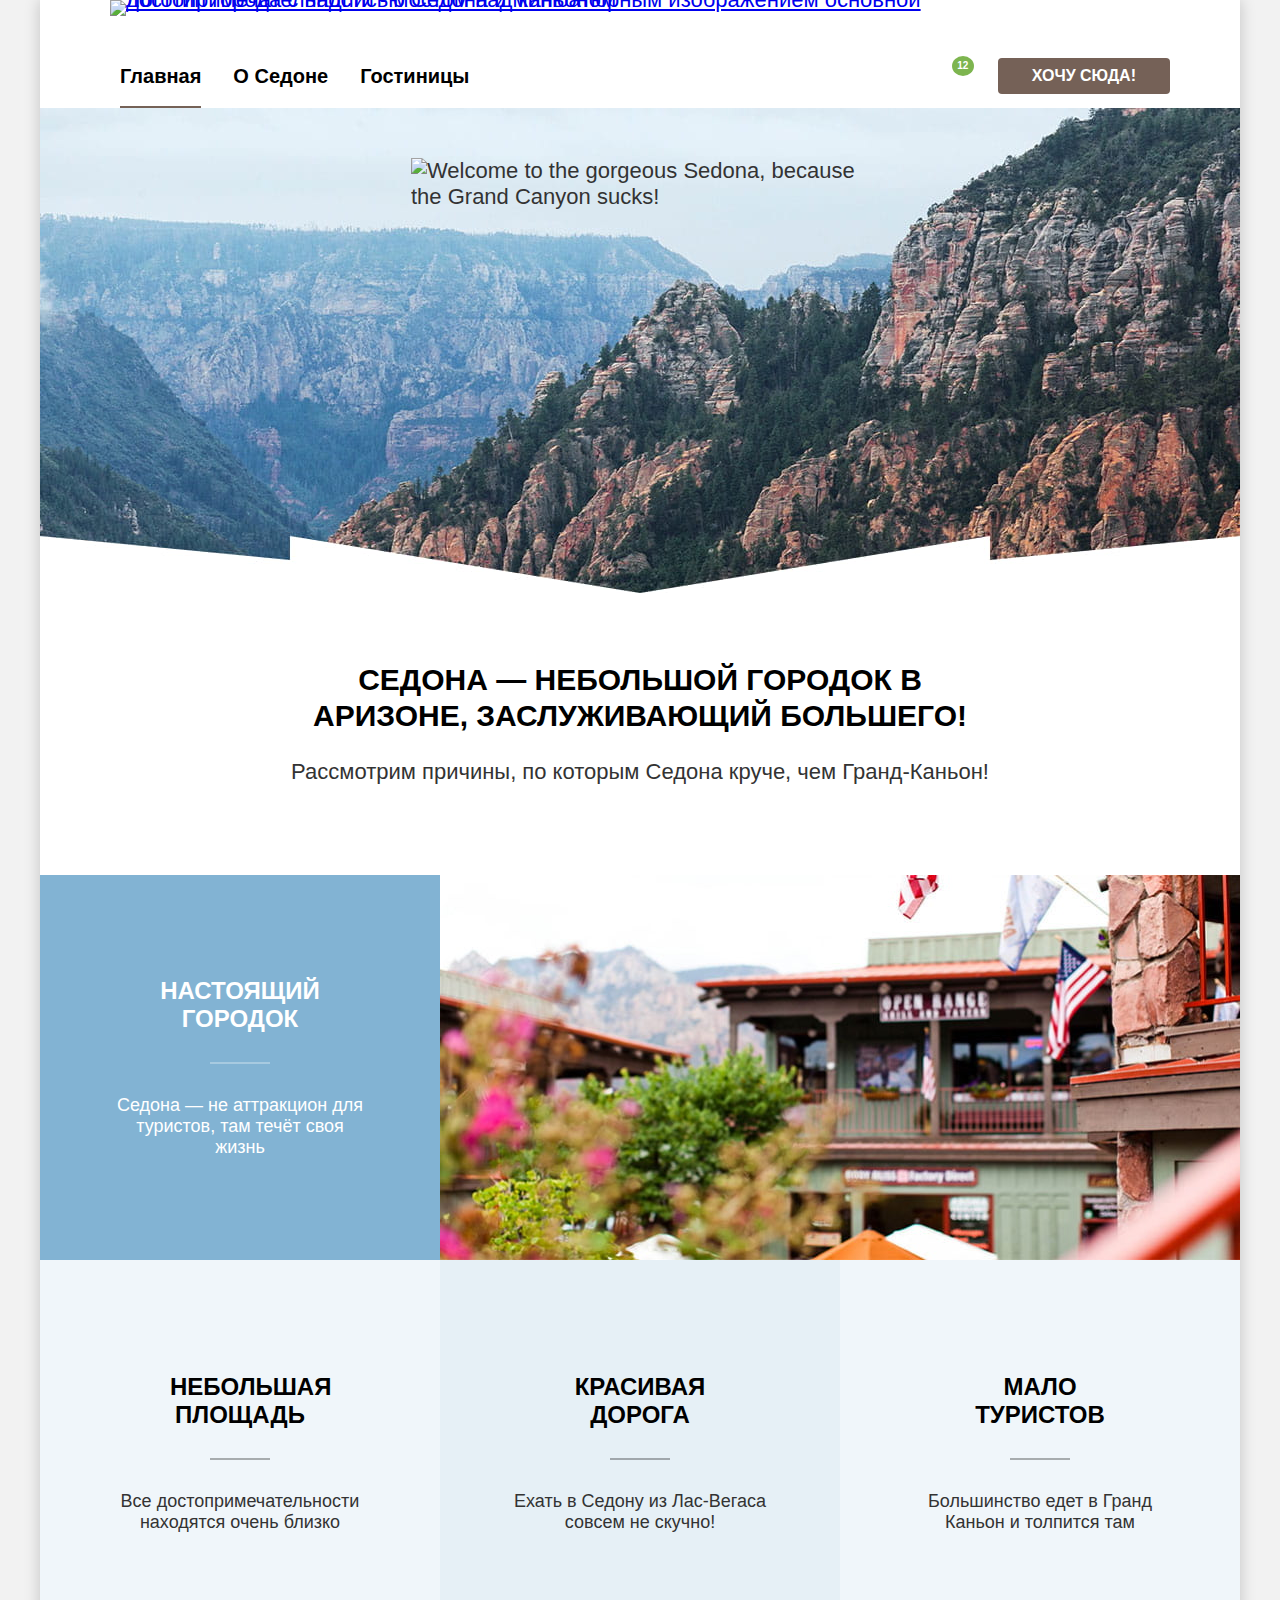
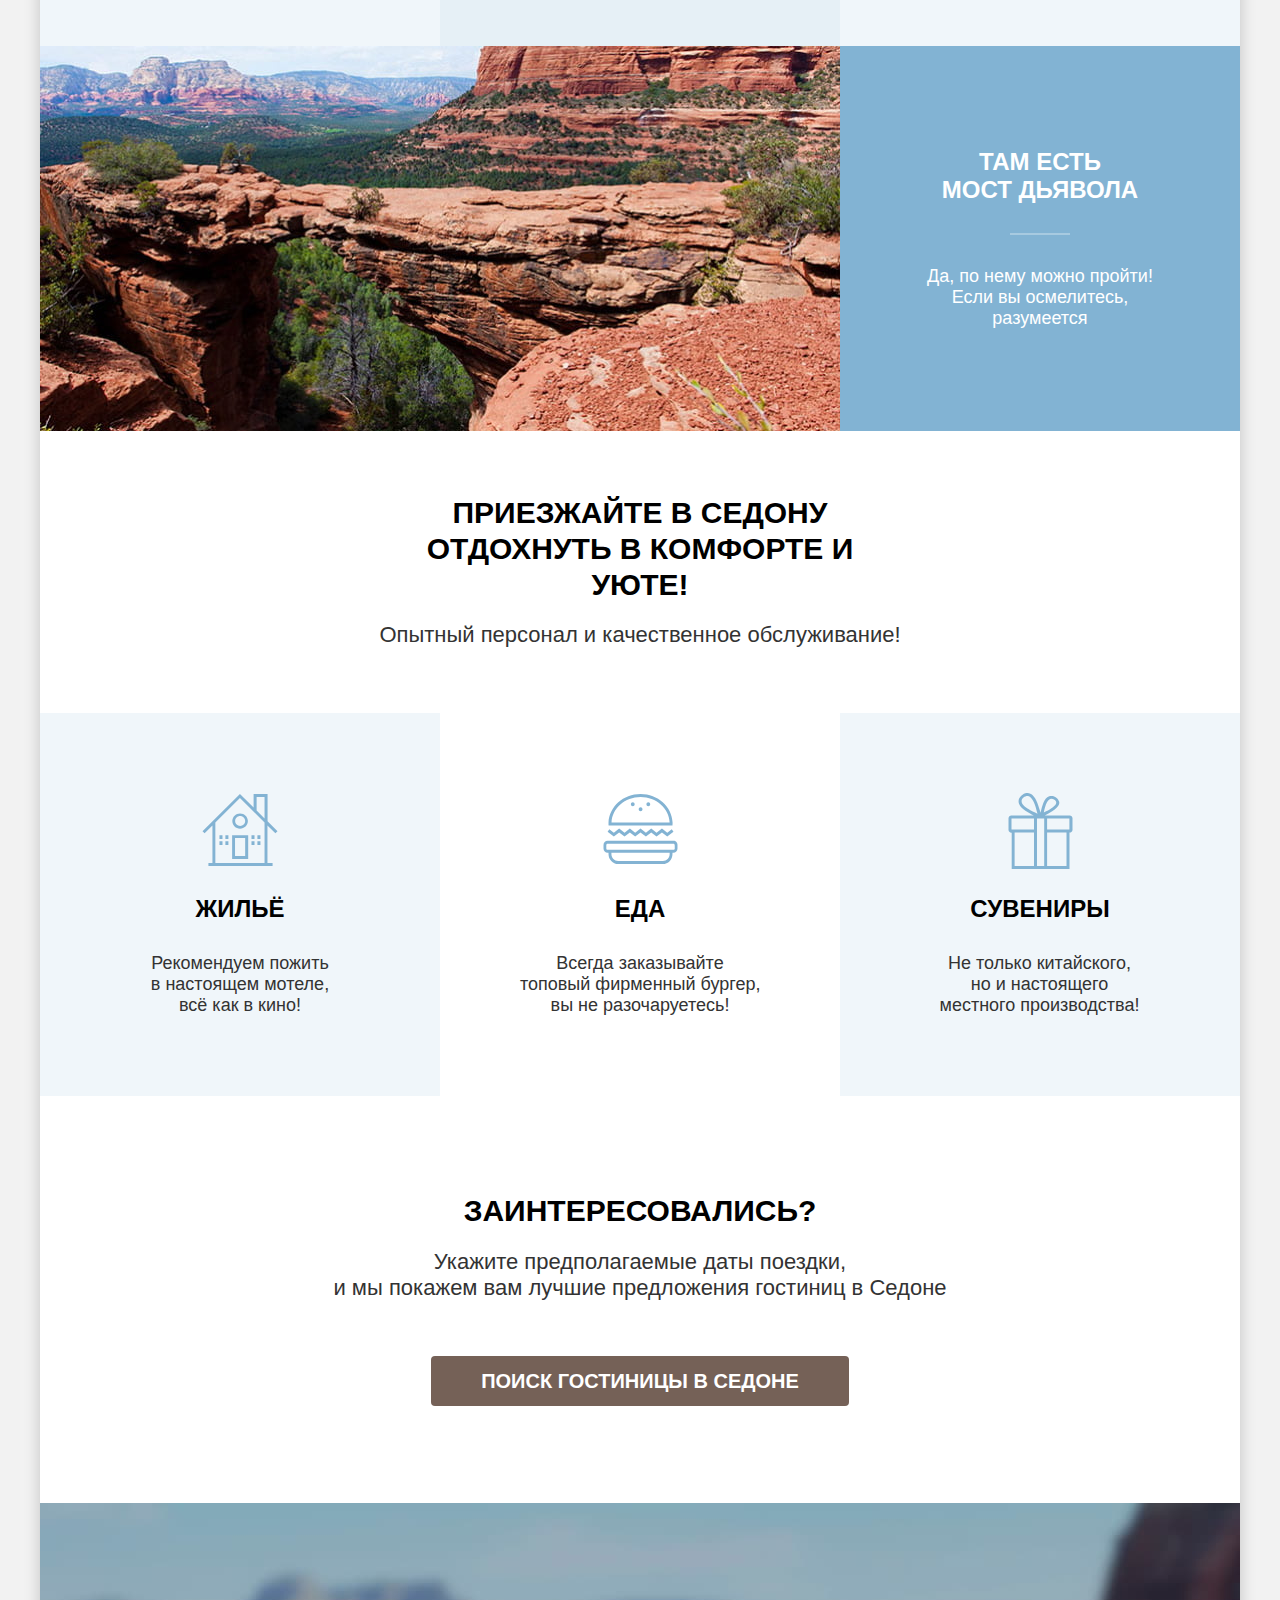
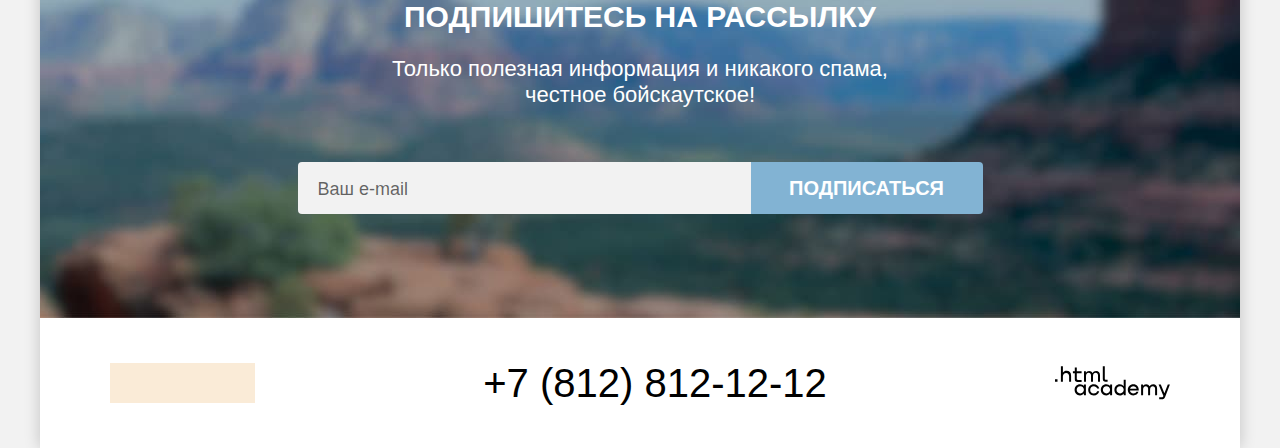
==== commit 372c2b7a: "Добавляет декоративные (иконочные) элементы" ====
--- a/index.html
+++ b/index.html
@@ -6,18 +6,18 @@
     <link rel="stylesheet" href="styles/styles.css">
   </head>
   <body>
+    <!-- Внутренняя обёртка сайта -->
     <div class="site-wrapper">
       <!-- Шапка сайта -->
       <header class="header-page">
-        <div class="header-wrapper">
-          <!-- Логотип сайта -->
-        <a class="header-logo" href="index.html" aria-current="page">
-          <img class="logo-img" src="images/logo.svg" width="140" height="70" alt="Логотип города с надписью Седона и минюатюрным изображением основной достопримечательности -
-          мостом над каньоном">
-        </a>
-
         <!-- Навигация по сайту -->
         <nav class="navigation-page">
+          <!-- Логотип сайта -->
+          <a class="header-logo" href="index.html" aria-current="page">
+            <img class="logo-img" src="images/logo.svg" width="140" height="70" alt="Логотип города с надписью Седона и минюатюрным изображением основной достопримечательности -
+            мостом над каньоном">
+          </a>
+
           <!-- Основные разделы сайта -->
           <ul class="navigation-list">
             <!-- Раздел сайта -->
@@ -37,25 +37,24 @@
           <ul class="navigation-user">
             <!-- Элемент навигации "Поиск по сайту" -->
             <li class="navigation-user-item">
-              <a class="navigation-user-link menu-link" href="#">
+              <a class="navigation-user-link menu-link search-link" href="#">
                 <span class="visually-hidden">Поиск по сайту</span>
               </a>
             </li>
 
             <!-- Элемент навигации "Избранное" -->
-            <li class="navigation-user-item navigation-user-favorites">
-              <a class="navigation-user-link menu-link" href="#">
+            <li class="navigation-user-item">
+              <a class="navigation-user-link menu-link favorites-link" href="#">
                 <span class="visually-hidden">Количество гостиниц в разделе "Избранное"</span>
                 <span class="favorites-number">12</span>
               </a>
             </li>
             <!-- Элемент навигации "Поиск гостиницы" -->
             <li class="navigation-user-item">
-              <a class="navigation-user-link menu-link button" href="catalog.html">Хочу сюда!</a>
+              <a class="navigation-button menu-link button" href="catalog.html">Хочу сюда!</a>
             </li>
           </ul>
         </nav>
-        </div>
       </header>
 
       <!-- Основное содержание страницы -->
@@ -199,7 +198,10 @@
 
           <!-- Блок с логотипом сайта разработчика -->
           <a class="developer-link" href="https://htmlacademy.ru/">
-            <span class="visually-hidden">Разработчик сайта - HTML Academy</span>
+            <span class="visually-hidden">Перейти на сайт разработчика - HTML Academy</span>
+            <svg class="developer-icon" xmlns="http://www.w3.org/2000/svg" width="115" height="34" viewBox="0 0 115 34" fill="currentColor">
+              <path d="M0 13.256v2.6h2.5v-2.6H0ZM11.6 4.856c-1.6 0-2.8.7-3.6 1.7h-.1v-6.2h-2v15.5h2v-5.3c0-2.1 1.3-3.6 3.3-3.6 1.8 0 2.9 1.4 2.9 3.2v5.7h2v-6.1c.1-3-1.8-4.9-4.5-4.9ZM26.6 5.156h-4.8v-3.7h-2v3.8h-1.9v2h1.9v6c0 1.7 1 2.7 2.7 2.7h4.1v-2h-3.7c-.7 0-1.1-.4-1.1-1.1v-5.7h4.8v-2ZM41.1 4.956c-1.6 0-2.9.8-3.5 2.1h-.1c-.6-1.2-1.8-2.1-3.4-2.1-1.4 0-2.5.8-3.1 1.8h-.1v-1.6H29v10.6h2v-5.4c0-2 1-3.5 2.6-3.5 1.5 0 2.4 1 2.4 2.6v6.3h2v-5.6c0-2.4 1.4-3.3 2.6-3.3 1.5 0 2.4 1 2.4 2.6v6.3h2v-6.5c.1-2.5-1.4-4.3-3.9-4.3ZM47.8 13.056c0 1.7 1 2.7 2.8 2.7h2v-2h-1.7c-.7 0-1.1-.4-1.1-1.1V.356h-2v12.7ZM28.9 20.056c-.9-1.1-2.2-1.8-3.9-1.8-3.1 0-5.4 2.3-5.4 5.6s2.3 5.6 5.4 5.6c1.8 0 3-.8 3.8-1.9h.1v1.6h2v-10.6h-2v1.5Zm-3.6 7.4c-2.2 0-3.6-1.6-3.6-3.6s1.4-3.6 3.6-3.6 3.6 1.6 3.6 3.6c0 1.9-1.4 3.6-3.6 3.6ZM44.2 22.356c-.5-2.4-2.6-4.1-5.4-4.1-3.4 0-5.6 2.5-5.6 5.6 0 3.1 2.2 5.6 5.6 5.6 2.8 0 4.9-1.8 5.4-4.2h-2.1c-.4 1.3-1.7 2.3-3.3 2.3-2.2 0-3.6-1.6-3.6-3.6s1.4-3.6 3.6-3.6c1.6 0 2.8 1 3.3 2.2h2.1v-.2ZM55.1 20.056c-.9-1.1-2.2-1.8-3.9-1.8-3.1 0-5.4 2.3-5.4 5.6s2.3 5.6 5.4 5.6c1.8 0 3-.8 3.8-1.9h.1v1.6h2v-10.6h-2v1.5Zm-3.6 7.4c-2.2 0-3.6-1.6-3.6-3.6s1.4-3.6 3.6-3.6 3.6 1.6 3.6 3.6c0 1.9-1.5 3.6-3.6 3.6ZM68.7 20.156c-.9-1.1-2.2-1.9-3.9-1.9-3.1 0-5.4 2.3-5.4 5.6s2.2 5.6 5.4 5.6c1.7 0 3-.8 3.8-1.8h.1v1.5h2v-15.4h-2v6.4Zm-3.6 7.3c-2.2 0-3.6-1.6-3.6-3.6s1.4-3.6 3.6-3.6 3.6 1.6 3.6 3.6c-.1 2-1.5 3.6-3.6 3.6ZM78.3 18.256c-3.3 0-5.5 2.5-5.5 5.6 0 3 2.1 5.6 5.5 5.6 2.5 0 4.5-1.3 5.2-3.6h-2.1c-.5 1-1.6 1.6-3 1.6-1.9 0-3.3-1.3-3.4-2.9h8.8c.2-3.6-2-6.3-5.5-6.3Zm0 1.9c1.7 0 3 1 3.3 2.6h-6.5c.3-1.5 1.5-2.6 3.2-2.6ZM98.2 18.256c-1.6 0-2.9.8-3.6 2h-.1c-.6-1.2-1.8-2-3.4-2-1.4 0-2.5.7-3.1 1.8v-1.5h-1.9v10.6h2v-5.4c0-2 1-3.4 2.6-3.5 1.5 0 2.4 1 2.4 2.6v6.3h2v-5.6c0-2.4 1.4-3.3 2.6-3.3 1.5 0 2.4 1 2.4 2.6v6.3h2v-6.5c.1-2.6-1.4-4.4-3.9-4.4ZM109.4 27.356l-3.6-8.9h-2.2l4.8 11.6c-.3.9-.7 1.2-1.7 1.2h-2.5v2h2.5c1.8 0 2.8-.8 3.5-2.6l4.7-12.2h-2.1l-3.4 8.9Z"/>
+            </svg>
           </a>
         </div>
       </footer>
--- a/styles/styles.css
+++ b/styles/styles.css
@@ -22,7 +22,7 @@
 }
 
 body {
-  height: 100%;
+  min-height: 100%;
   margin: 0;
   font-family: "PT Sans", sans-serif;
   font-size: 22px;
@@ -51,15 +51,12 @@
   background-color: #ffffff;
 }
 
-.header-wrapper {
-  display: flex;
-  flex-wrap: wrap;
-  padding: 0 70px;
-}
-
+/* Navigation */
 .header-logo {
-  display: inline-block;
+  position: relative;
+  display: block;
   line-height: 0;
+  margin-bottom: -6px;
   z-index: 1;
 }
 
@@ -69,20 +66,22 @@
   margin: 0;
 }
 
-/* Navigation */
 .navigation-page {
   display: flex;
   flex-wrap: wrap;
-  margin-left: auto;
+  padding: 0 70px;
+  gap: 34px;
 }
 
 .navigation-list {
   display: flex;
   flex-wrap: wrap;
-  width: 606px;
-  margin: 0;
-  padding: 0;
+  max-width: 500px;
+  padding: 0;
+  margin: 0;
+  margin-right: auto;
   list-style: none;
+  box-sizing: border-box;
 }
 
 .navigation-item {
@@ -91,12 +90,31 @@
 }
 
 .navigation-link {
+  position: relative;
   display: block;
   padding: 20px 10px;
   font-size: 20px;
   line-height: 24px;
 }
 
+.navigation-link-current::before {
+  position: absolute;
+  content: "";
+  bottom: 0;
+  left: 10px;
+  width: calc(100% - 20px);
+  border-bottom: 2px solid #756257;
+}
+
+.navigation-link:hover,
+.navigation-link:focus {
+  color: #756157;
+}
+
+.navigation-link:active {
+  color: rgba(117, 97, 87, 0.3);
+}
+
 .menu-link {
   font-weight: 700;
   text-align: center;
@@ -107,42 +125,100 @@
 .navigation-user {
   display: flex;
   flex-wrap: wrap;
-  max-width: 450px;
-  margin: 0;
+  max-width: 400px;
+  padding: 0;
+  margin: 0;
+  margin-left: auto;
   list-style: none;
 }
 
-.navigation-user-item {
-  min-width: 40px;
-}
-
 .navigation-user-link {
-  display: inline-block;
+  display: block;
   margin: 0;
   margin-top: 14px;
+  margin-left: 20px;
+}
+
+.navigation-user-link:hover,
+.navigation-user-link:focus,
+.navigation-user-link:active {
+  opacity: 0.6;
+}
+
+.search-link {
+  min-width: 44px;
+  min-height: 64px;
+  margin: 0;
+  padding: 20px 10px;
+  box-sizing: border-box;
+  background-position: 50% 50%;
+  background-repeat: no-repeat;
+  background-image: url("../images/icons/navigation/search.svg");
+}
+
+.favorites-link {
+  position: relative;
+  min-width: 44px;
+  min-height: 64px;
+  margin: 0;
+  padding: 20px 10px;
+  box-sizing: border-box;
+  background-position: 50% 50%;
+  background-repeat: no-repeat;
+  background-image: url("../images/icons/navigation/heart.svg");
+}
+
+.favorites-number {
+  position: absolute;
+  top: 12px;
+  right: 4px;
+  display: block;
+  min-width: 20px;
+  font-size: 10px;
+  line-height: 10px;
+  padding: 5px 1px;
+  border-radius: 50%;
+  color: #ffffff;
+  background-color: #7db54f;
+}
+
+.navigation-button {
+  display: block;
+  margin: 0;
+  margin-top: 14px;
+  margin-left: 20px;
   font-size: 16px;
   line-height: 20px;
+  background-color: #756157;
+}
+
+.navigation-button:hover,
+.navigation-button:focus {
+  background-color: #615048;
+}
+
+.navigation-button:active {
+  color: rgba(255, 255, 255, 0.3);
+  background-color: #756157;
+}
+
+.navigation-button:disabled {
+  background-color: #e5e5e5;
 }
 
 .button {
   padding: 8px 34px;
   color: #ffffff;
-  background-color: #756157;
   text-transform: uppercase;
   border-radius: 4px;
   border: none;
-}
-
-.favorites-number {
-  color: #ffffff;
-  background-color: #7db54f;
+  cursor: pointer;
 }
 
 /* Index.html */
 .main-page {
   width: 100%;
-  margin: 0 auto;
-  margin-top: -5px;
+  margin: 0;
   background-color: #ffffff;
 }
 
@@ -155,8 +231,7 @@
   display: flex;
   justify-content: center;
   flex-wrap: wrap;
-  padding: 0;
-  padding-top: 50px;
+  padding: 50px 70px;
   padding-bottom: 83px;
   background-image: url("../images/background-pages/intro-bg.jpg");
   background-color: #15306c;
@@ -167,7 +242,7 @@
 /* Advantages */
 .advantages {
   padding: 0;
-  padding-top: 68px;
+  padding-top: 69px;
 }
 
 .title {
@@ -191,6 +266,7 @@
 }
 
 .advantages-text {
+  padding: 0 70px;
   margin-bottom: 90px;
 }
 
@@ -204,7 +280,6 @@
 
 .advantage-item {
   width: 33.33%;
-  min-height: 385px;
   flex-grow: 1;
   text-align: center;
 }
@@ -229,14 +304,13 @@
 
 .advantage-wrapper {
   display: flex;
-  flex-direction: row;
 }
 
 .advantage-description {
   display: flex;
   flex-direction: column;
   gap: 62px;
-  padding: 112px 0;
+  padding: 113px 0;
 }
 
 .advantage-item:first-child .advantage-description,
@@ -244,6 +318,10 @@
   padding: 102px 0;
 }
 
+.advantage-img {
+  margin: auto;
+}
+
 .subtitle {
   margin: 0;
   font-size: 24px;
@@ -259,7 +337,19 @@
 }
 
 .advantage-subtitle {
+  position: relative;
   padding: 0 130px;
+}
+
+.advantage-subtitle::before {
+  display: block;
+  position: absolute;
+  content: "";
+  top: 70px;
+  left: 170px;
+  width: 60px;
+  height: 15px;
+  border-bottom: 2px solid rgba(0, 0, 0, 0.3);
 }
 
 .advantage-item:first-child .advantage-subtitle,
@@ -267,6 +357,11 @@
   padding: 0 80px;
 }
 
+.advantage-item:first-child .advantage-subtitle::before,
+.advantage-item:last-child .advantage-subtitle::before {
+  border-bottom: 2px solid rgba(255, 255, 255, 0.3);
+}
+
 .subdescription {
   margin: 0;
   font-size: 18px;
@@ -293,12 +388,13 @@
 }
 
 .service-title {
-  padding: 0 350px;
-  margin-bottom: 20px;
+  padding: 0 345px;
+  margin-bottom: 19px;
   color: #000000;
 }
 
 .service-text {
+  padding: 0 70px;
   margin-bottom: 65px;
 }
 
@@ -321,10 +417,28 @@
   padding-bottom: 80px;
   text-align: center;
   flex-grow: 1;
+  background-repeat: no-repeat;
+  background-position: 50% 26%;
 }
 
 .service-item:nth-child(odd) {
   background-color: rgba(131, 179, 211, 0.12);
+}
+
+.service-house {
+  background-image: url("../images/icons/service/house.svg");
+}
+
+.service-food {
+  background-image: url("../images/icons/service/food.svg");
+}
+
+.service-souvenir {
+  background-image: url("../images/icons/service/souvenir.svg");
+}
+
+.service-subtitle {
+  padding: 0 70px;
 }
 
 .service-house .service-subdescription {
@@ -348,11 +462,13 @@
 }
 
 .search-headline {
+  padding: 0 70px;
   margin-bottom: 20px;
   color: #000000;
 }
 
 .search-text {
+  padding: 0 70px;
   margin-bottom: 55px;
 }
 
@@ -363,6 +479,21 @@
   font-weight: 700;
   text-align: center;
   padding: 7px 50px;
+  background-color: #756157;
+}
+
+.search-button:hover,
+.search-button:focus {
+  background-color: #615048;
+}
+
+.search-button:active {
+  color: rgba(255, 255, 255, 0.3);
+  background-color: #756157;
+}
+
+.search-button:disabled {
+  background-color: #e5e5e5;
 }
 
 /* Subscription for index.html */
@@ -371,7 +502,7 @@
   flex-direction: column;
   justify-content: center;
   align-items: center;
-  padding: 95px 0 105px 0;
+  padding: 96px 0 104px 0;
   color: #ffffff;
   background-image: url("../images/background-pages/subscription-bg.jpg");
   background-color: #15306c;
@@ -380,6 +511,7 @@
 }
 
 .subscription-title-index {
+  padding: 0 70px;
   margin-bottom: 21px;
 }
 
@@ -421,6 +553,20 @@
   border-radius: 0 4px 4px 0;
 }
 
+.subscription-button:hover,
+.subscription-button:focus {
+  background-color: #68a2ca;
+}
+
+.subscription-button:active {
+  color: rgba(255, 255, 255, 0.3);
+  background-color: #68a2ca;
+}
+
+.subscription-butto:disabled {
+  background-color: #e5e5e5;
+}
+
 /* Catalog.html */
 .catalog-page {
   width: 1200px;
@@ -428,9 +574,12 @@
   background-color: #ffffff;
 }
 
+.catalog-container {
+  flex-grow: 1;
+}
+
 .catalog-wrapper {
-  padding: 35px 70px 70px 70px;
-  margin-top: -10px;
+  padding: 35px 70px 71px;
   color: #ffffff;
   background-image: url("../images/background-pages/filter-bg.jpg");
   background-color: #15306c;
@@ -441,7 +590,7 @@
 .catalog-title {
   padding: 0;
   margin: 0;
-  margin-bottom: 5px;
+  margin-bottom: 7px;
   font-size: 60px;
   line-height: 78px;
   font-weight: 700;
@@ -451,25 +600,49 @@
 .breadcrumbs {
   display: flex;
   flex-wrap: wrap;
-  padding: 0;
-  margin: 0;
-  margin-bottom: 43px;
+  gap: 11px;
+  padding: 0;
+  margin: 0;
+  margin-bottom: 41px;
   list-style: none;
 }
 
 .breadcrumbs-item {
+  display: flex;
+  justify-content: center;
+  align-items: center;
   font-size: 16px;
   line-height: 21px;
 }
 
+.breadcrumbs-item:not(:last-child)::after {
+  position: relative;
+  display: block;
+  content: "";
+  top: 2px;
+  width: 7px;
+  height: 12px;
+  margin-left: 9px;
+  background-image: url("../images/icons/breadcrumbs/arrow-right.svg");
+  background-repeat: no-repeat;
+}
+
 .breadcrumbs-link {
   text-decoration: none;
 }
 
+.link-home {
+  display: inline-block;
+  width: 14px;
+  height: 14px;
+  background-image: url("../images/icons/breadcrumbs/home.svg");
+  background-repeat: no-repeat;
+  background-position: 0 center;
+}
+
 /* Form with filter */
 .catalog-form {
   display: flex;
-  justify-content: flex-start;
   flex-wrap: wrap;
   gap: 70px;
 }
@@ -478,6 +651,7 @@
   display: flex;
   flex-direction: column;
   flex-wrap: wrap;
+  min-width: 150px;
   padding: 0;
   margin: 0;
   border: none;
@@ -485,7 +659,6 @@
 
 .catalog-form-price {
   display: flex;
-  flex-direction: column;
   flex-wrap: wrap;
   padding: 0;
   margin: 0;
@@ -572,7 +745,7 @@
 .catalog-form-buttons {
   display: flex;
   flex-direction: column;
-  padding: 57px 0 0 0;
+  padding: 57px 0 0;
 }
 
 .button-apply {
@@ -586,6 +759,20 @@
   background-color: #82b3d3;
 }
 
+.button-apply:hover,
+.button-apply:focus {
+  background-color: #68a2ca;
+}
+
+.button-apply:active {
+  color: rgba(255, 255, 255, 0.3);
+  background-color: #68a2ca;
+}
+
+.button-apply:disabled {
+  background-color: #e5e5e5;
+}
+
 .button-reset {
   font-family: inherit;
   font-size: 16px;
@@ -596,23 +783,38 @@
   background: transparent;
 }
 
+.button-reset:hover {
+  color: rgba(255, 255, 255, 0.6);
+}
+
+.button-reset:focus {
+  outline: 3px solid #82b3d3;
+}
+
+.button-reset:active {
+  color: rgba(255, 255, 255, 0.3);
+}
+
+.button-reset:disabled {
+  color: rgba(255, 255, 255, 0.2);
+}
+
 /* Sorting */
 .catalog-sorting {
-  padding: 50px 70px 0 70px;
+  padding: 49px 70px 60px 70px;
 }
 
 .catalog-sorting-menu {
   display: flex;
-  flex-wrap: wrap;
-  justify-content: flex-start;
-  gap: 37px;
+  justify-content: space-between;
+  flex-wrap: wrap;
   margin-bottom: 38px;
 }
 
 .sorting-title {
-  width: 500px;
-  padding: 0;
-  padding-top: 8px;
+  width: 470px;
+  padding: 0;
+  margin-top: 8px;
   color: #000000;
   text-align: left;
 }
@@ -639,6 +841,7 @@
 
 /* Display card */
 .catalog-list-display {
+  width: 160px;
   padding: 0;
   margin: 0;
   list-style: none;
@@ -646,72 +849,135 @@
 
 /* Catalog card */
 .card-list {
-  display: grid;
-  grid-template-columns: repeat(3, 1fr);
-  gap: 20px;
-  padding: 0;
-  margin: 0;
-  list-style: none;
+  display: flex;
+  flex-wrap: wrap;
+  gap: 19px 20px;
+  padding: 0;
+  margin: 0;
+  margin-bottom: 40px;
+  list-style-type: none;
 }
 
 .card-item {
   display: grid;
-  gap: 16px;
+  grid-template-columns: 1fr 1fr;
+  grid-template-rows: auto 1fr;
+  gap: 16px 20px;
+  max-width: 300px;
   padding: 20px;
-  margin: 0;
+  border-radius: 4px;
+  box-shadow: 0 0 0 1px #e6e6e6;
+}
+
+.card-link {
+  grid-column: 1 / -1;
+  width: 300px;
+  text-decoration: none;
+}
+
+.card-link-img {
+  line-height: 0;
+}
+
+.card-title {
+  padding: 0;
+  margin: 0;
+  font-size: 24px;
+  line-height: 28px;
+  font-weight: 700;
+  color: #000000;
+  text-align: left;
+}
+
+.card-type {
+  width: 140px;
   font-size: 18px;
   line-height: 21px;
-  outline-width: 1px;
-  border-radius: 4px;
-  outline-style: solid;
-  outline-color: #e5e5e5;
-}
-
-.card-link {
-  display: block;
-  text-decoration: none;
-}
-
-.card-link-img {
-  line-height: 0;
-}
-
-.card-title {
-  padding: 0;
-  margin: 0;
-  font-size: 24px;
-  line-height: 28px;
-  font-weight: 700;
-  color: #000000;
+  padding: 0;
+  margin: 0;
   text-align: left;
 }
 
-.card-type {
-  padding: 0;
-  margin: 0;
-}
-
 .card-price {
-  padding: 0;
-  margin: 0;
+  width: 140px;
+  font-size: 18px;
+  line-height: 21px;
+  padding: 0;
+  margin: 0;
+  text-align: right;
 }
 
 .card-button {
+  padding: 8px 15px 8px 27px;
+  margin: 0;
+  font-family: inherit;
+  font-weight: 700;
   font-size: 16px;
   line-height: 20px;
-  font-weight: 700;
   text-decoration: none;
+  background-color: #756157;
+}
+
+.card-button:hover,
+.card-button:focus {
+  background-color: #615048;
+}
+
+.card-button:active {
+  color: rgba(255, 255, 255, 0.3);
+  background-color: #756157;
+}
+
+.card-button:disabled {
+  background-color: #e5e5e5;
 }
 
 .button-favorites {
+  padding: 8px 15px;
   background-color: #82b3d3;
 }
 
+.button-favorites:hover,
+.button-favorites:focus {
+  background-color: #68a2ca;
+}
+
+.button-favorites:active {
+  color: rgba(255, 255, 255, 0.3);
+  background-color: #68a2ca;
+}
+
+.button-favorites:disabled {
+  background-color: #e5e5e5;
+}
+
 .button-active {
+  padding: 8px 15px;
   background-color: #7db54f;
 }
 
+.button-active:hover,
+.button-active:focus {
+  background-color: #6c9e42;
+}
+
+.button-active:active {
+  color: rgba(255, 255, 255, 0.3);
+  background-color: #7db54f;
+}
+
+.button-active:disabled {
+  background-color: #e5e5e5;
+}
+
+.card-stars {
+  padding: 0;
+  margin: 0;
+}
+
 .card-rating {
+  padding: 9px 11px;
+  margin: 0;
   font-size: 16px;
   line-height: 20px;
   text-align: center;
@@ -722,19 +988,44 @@
 
 /* Pagination */
 .pagination {
-  margin: 0;
-  padding: 0;
+  display: flex;
+  flex-wrap: wrap;
+  gap: 8px;
+  padding: 40px 0 0 0;
+  margin: 0;
+  border-top: 1px solid #e6e6e6;
   list-style: none;
 }
 
+.pagination-item-loading {
+  display: flex;
+  justify-content: center;
+  align-items: center;
+  min-width: 60px;
+}
+
 .pagination-link {
+  display: inline-block;
+  min-width: 60px;
+  padding: 10px 0 12px 0;
   font-size: 20px;
   line-height: 36px;
   font-weight: 700;
   color: #ffffff;
   text-align: center;
   text-decoration: none;
+  border-radius: 4px;
   background-color: #82b3d3;
+}
+
+.pagination-link:hover,
+.pagination-link:focus {
+  background-color: #68a2ca;
+}
+
+.pagination-link:active {
+  color: rgba(255, 255, 255, 0.3);
+  background-color: #68a2ca;
 }
 
 .pagination-link-current {
@@ -742,36 +1033,62 @@
   background-color: #f2f2f2;
 }
 
+.pagination-link-current:hover,
+.pagination-link-current:focus,
+.pagination-link:active {
+  background-color: #f2f2f2;
+}
+
 /* Subscription for catalog.html */
+.subscription-catalog {
+  display: flex;
+  flex-direction: column;
+  justify-content: center;
+  align-items: center;
+  padding: 97px 70px 105px 70px;
+  margin: 0;
+}
+
 .subscription-title-catalog {
+  padding: 0;
+  margin-bottom: 20px;
   color: #000000;
+}
+
+.subscription-text-catalog {
+  padding: 0 296px 0 297px;
+  margin-bottom: 54px;
 }
 
 /* Footer */
 .footer-page {
   width: 1200px;
   padding: 45px 0;
-  margin: 0 auto;
+  margin: 0;
   background-color: #ffffff;
 }
 
 .footer-wrapper {
   display: flex;
   justify-content: space-between;
+  align-items: center;
   padding: 0 70px;
 }
 
 /* Social */
+/* Временные стили для блока соц сетей */
 .social-list {
+  min-width: 145px;
+  min-height: 40px;
   padding: 0;
   margin: 0;
   list-style: none;
+  background-color: #faebd7;
 }
 
 /* Contact */
 .contact {
   font-style: normal;
-  text-align: center;
 }
 
 .contact-tel {
@@ -781,4 +1098,28 @@
   text-decoration: none;
 }
 
+.contact-tel:hover,
+.contact-tel:focus {
+  color: #756157;
+}
+
+.contact-tel:active {
+  color: rgba(117, 97, 87, 0.3);
+}
+
 /* Development */
+.developer-icon {
+  display: block;
+  width: 115px;
+  height: 34px;
+  fill: #000000;
+}
+
+.developer-link:hover .developer-icon,
+.developer-link:focus .developer-icon {
+  fill: #756157;
+}
+
+.developer-link:active .developer-icon {
+  fill: rgba(117, 97, 87, 0.3);
+}
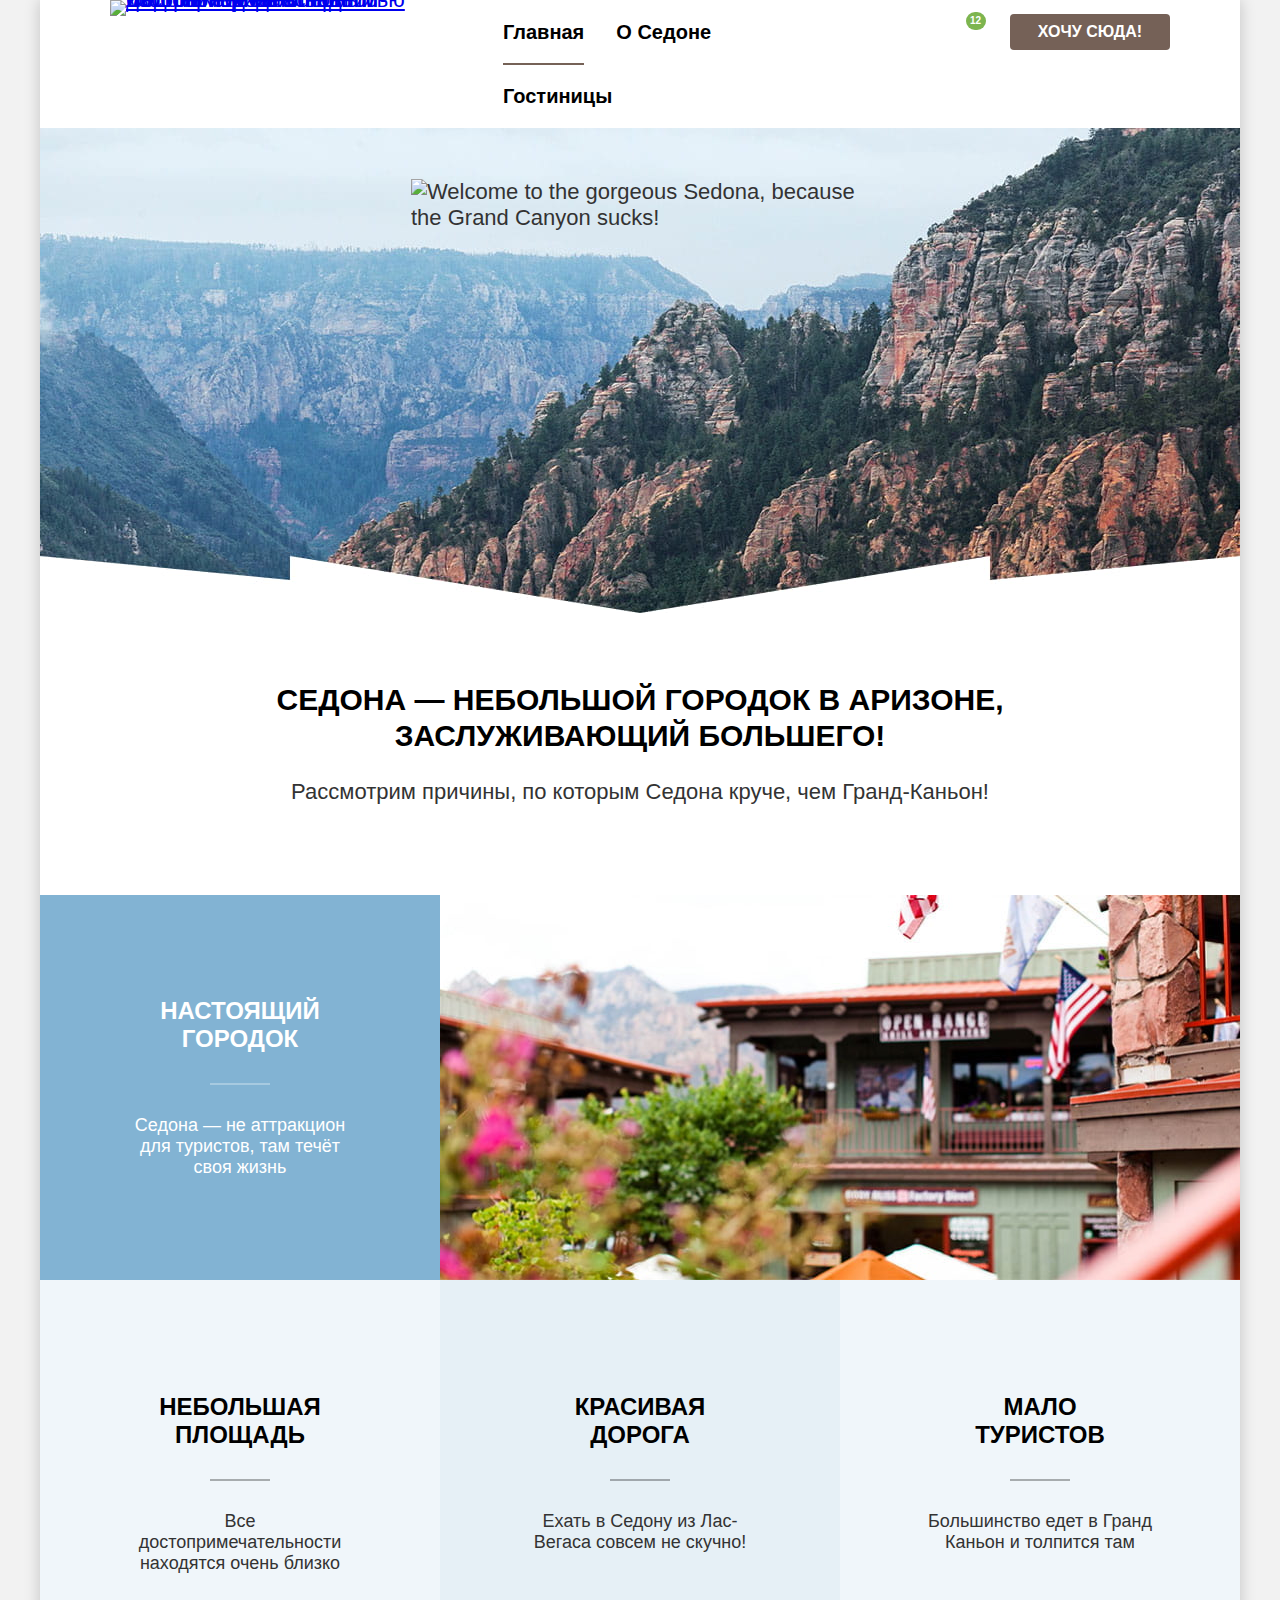
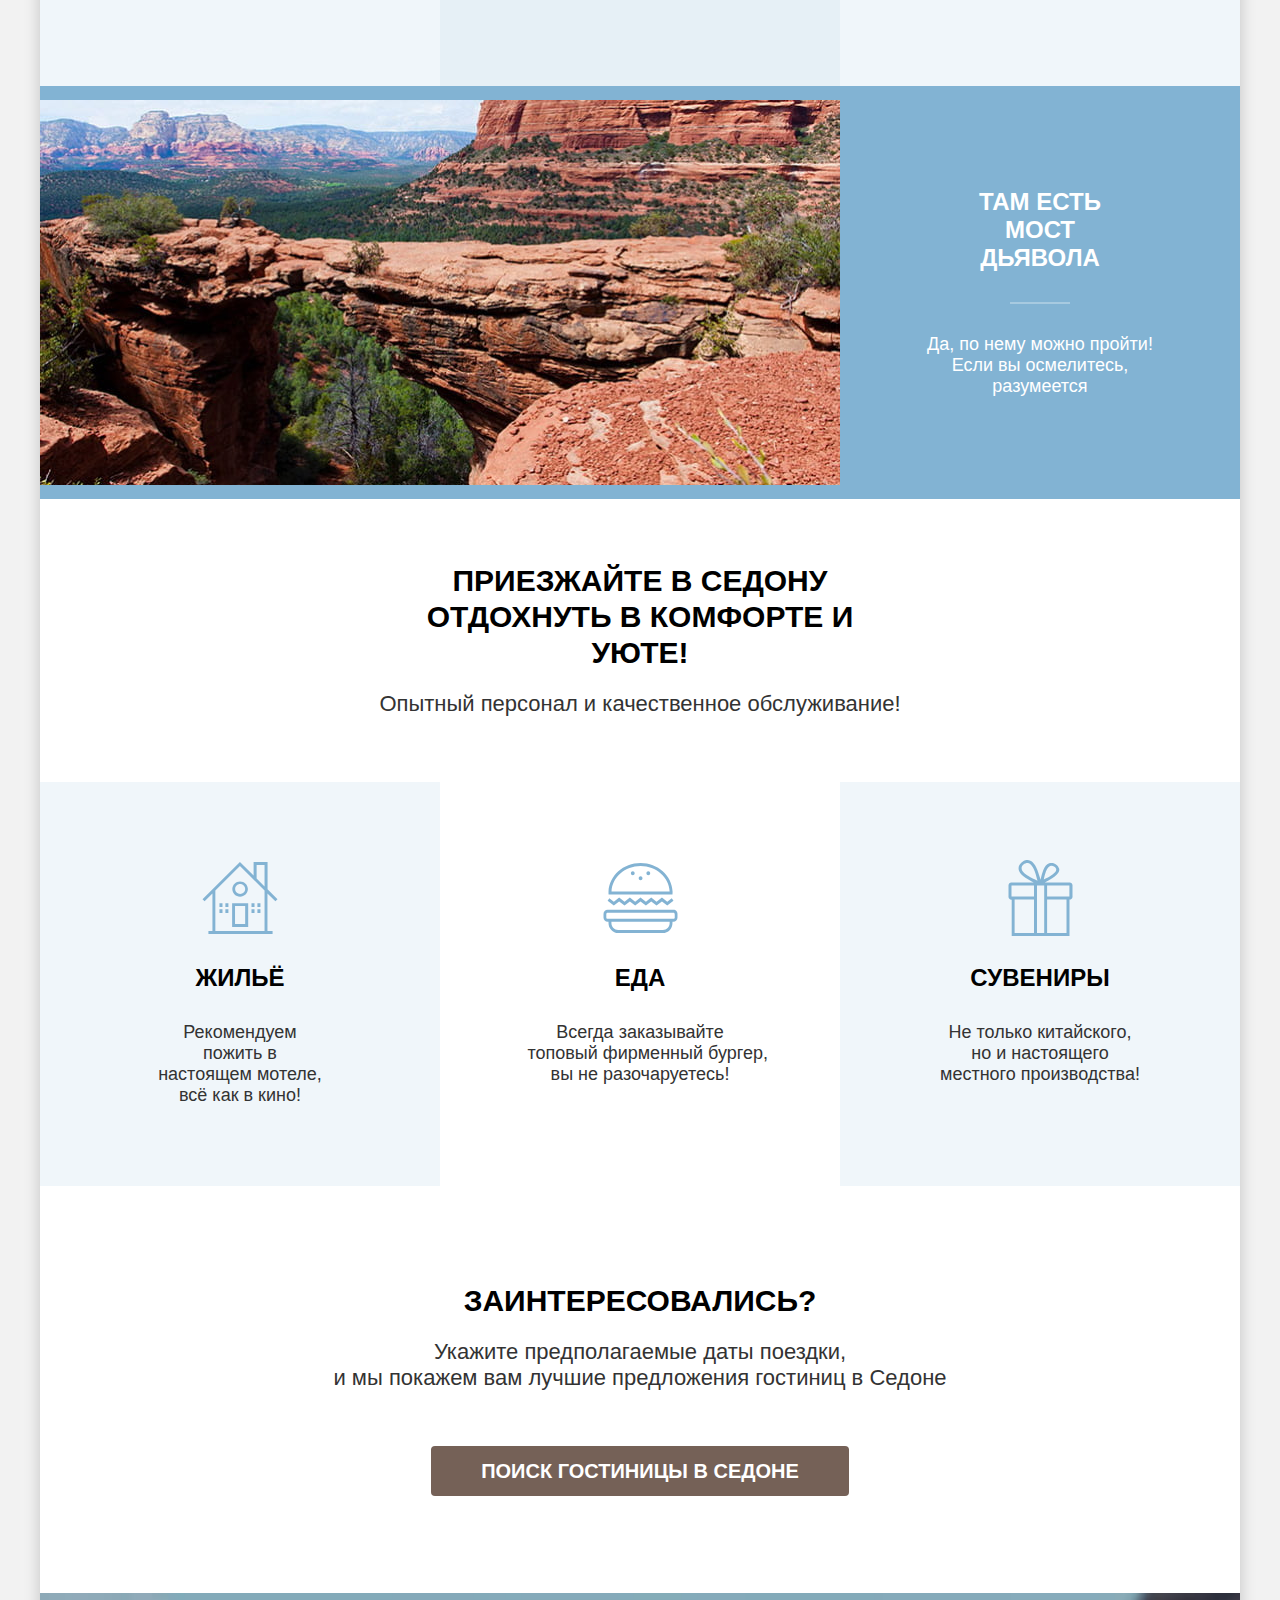
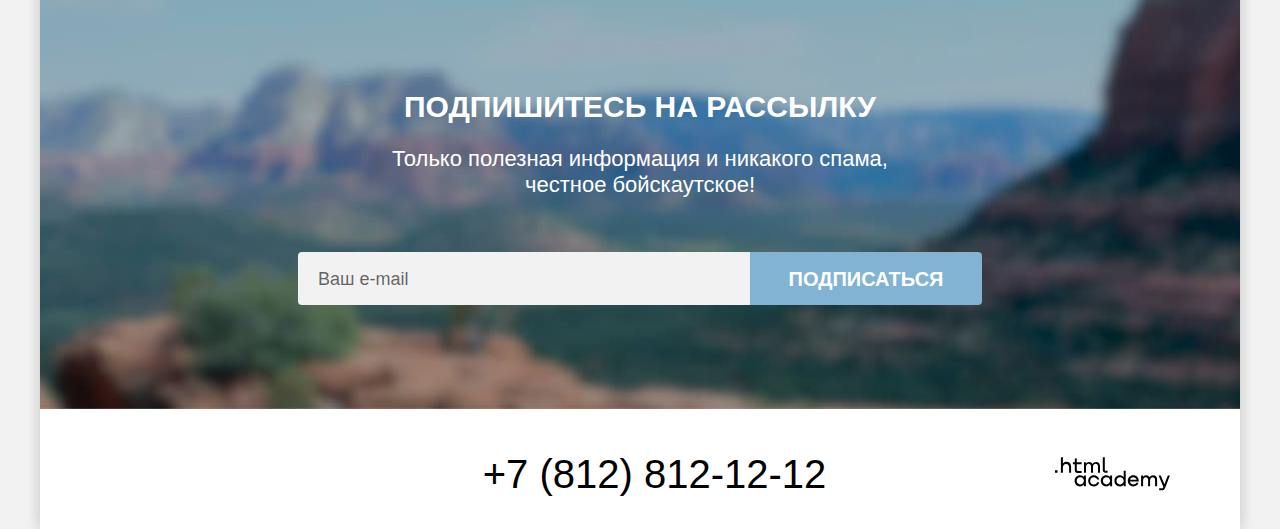
==== commit 5de2f7c5: "Вносит правки после предпроверки" ====
--- a/index.html
+++ b/index.html
@@ -4,16 +4,17 @@
     <meta charset="utf-8">
     <title>Туристический город - Седона</title>
     <link rel="stylesheet" href="styles/styles.css">
+    <link rel="icon" href="images/favicon.svg" sizes="32x32">
   </head>
   <body>
     <!-- Внутренняя обёртка сайта -->
     <div class="site-wrapper">
       <!-- Шапка сайта -->
-      <header class="header-page">
+      <header class="header-page" data-test="header">
         <!-- Навигация по сайту -->
         <nav class="navigation-page">
           <!-- Логотип сайта -->
-          <a class="header-logo" href="index.html" aria-current="page">
+          <a class="header-logo logo-current-page" href="index.html" aria-current="page">
             <img class="logo-img" src="images/logo.svg" width="140" height="70" alt="Логотип города с надписью Седона и минюатюрным изображением основной достопримечательности -
             мостом над каньоном">
           </a>
@@ -43,7 +44,7 @@
             </li>
 
             <!-- Элемент навигации "Избранное" -->
-            <li class="navigation-user-item">
+            <li class="navigation-user-item favorites-item">
               <a class="navigation-user-link menu-link favorites-link" href="#">
                 <span class="visually-hidden">Количество гостиниц в разделе "Избранное"</span>
                 <span class="favorites-number">12</span>
@@ -51,24 +52,24 @@
             </li>
             <!-- Элемент навигации "Поиск гостиницы" -->
             <li class="navigation-user-item">
-              <a class="navigation-button menu-link button" href="catalog.html">Хочу сюда!</a>
+              <a class="navigation-button button" href="#">Хочу сюда!</a>
             </li>
           </ul>
         </nav>
       </header>
 
       <!-- Основное содержание страницы -->
-      <main class="main-page main-container">
+      <main class="main-page main-container" data-test="main">
         <h1 class="visually-hidden">Седона - туристический город в Аризоне</h1>
 
         <!-- Секция с вступительной частью -->
-        <section class="intro">
+        <section class="intro" data-test="hero">
           <h2 class="visually-hidden">Добро пожаловать в Седону</h2>
           <img class="intro-img" src="images/welcome.svg" width="458" height="352" lang="en" alt="Welcome to the gorgeous Sedona, because the Grand Canyon sucks!">
         </section>
 
         <!-- Секция с преимуществами -->
-        <section class="advantages">
+        <section class="advantages" data-test="advantages">
             <h2 class="advantages-title title">Седона — небольшой городок в Аризоне, заслуживающий большего!</h2>
             <p class="advantages-text text">Рассмотрим причины, по которым Седона круче, чем Гранд-Каньон!</p>
 
@@ -78,7 +79,7 @@
               <li class="advantage-item advantage-wrapper">
                 <div class="advantage-description">
                   <h3 class="advantage-subtitle subtitle">Настоящий городок</h3>
-                  <p class="advantage-subdescription subdescription">Седона — не аттракцион для туристов, там течёт своя<br> жизнь</p>
+                  <p class="advantage-subdescription subdescription">Седона — не аттракцион для туристов, там течёт своя жизнь</p>
                 </div>
                 <img class="advantage-img" src="images/advantages/city.jpg" width="800" height="385" alt="Изображение деревянного здания нежно-зелёного цвета на фоне цветущей зелении и гор">
               </li>
@@ -124,7 +125,7 @@
             <!-- Элемент списка качеств -->
             <li class="service-item service-house">
               <h3 class="service-subtitle subtitle">Жильё</h3>
-              <p class="service-subdescription subdescription">Рекомендуем пожить в настоящем мотеле, всё как&nbsp;в кино!</p>
+              <p class="service-subdescription subdescription">Рекомендуем пожить в настоящем мотеле, всё как в кино!</p>
             </li>
             <!-- Элемент списка качеств -->
             <li class="service-item service-food">
@@ -140,7 +141,7 @@
         </section>
 
         <!-- Секция с поиском гостиницы -->
-        <section class="search">
+        <section class="search" data-test="search">
           <h2 class="visually-hidden">Быстрый подбор жилья</h2>
           <p class="search-headline title">Заинтересовались?</p>
           <p class="search-text text">Укажите предполагаемые даты поездки,<br> и мы покажем вам лучшие предложения гостиниц в Седоне</p>
@@ -150,7 +151,7 @@
         </section>
 
         <!-- Секция с формой подписки -->
-        <section class="subscription-index">
+        <section class="subscription-index" data-test="subscribe">
           <h2 class="subscription-title-index title">Подпишитесь на рассылку</h2>
           <p class="subscription-text-index text">Только полезная информация и никакого спама, честное бойскаутское!</p>
 
@@ -160,7 +161,7 @@
             <label class="subscription-label" for="email">
               <span class="visually-hidden">Введите ваш e-mail:</span>
             </label>
-              <input class="subscription-input" type="email" name="email" id="email" placeholder="Ваш e-mail">
+              <input class="subscription-input" type="email" name="email" id="email" placeholder="Ваш e-mail" required>
             <!-- Кнопка отправки формы -->
             <button class="subscription-button button" type="submit">Подписаться</button>
           </form>
@@ -168,25 +169,25 @@
       </main>
 
       <!-- Подвал сайта -->
-      <footer class="footer-page">
+      <footer class="footer-page" data-test="footer">
         <div class="footer-wrapper">
           <!-- Список социальных сетей -->
           <ul class="social-list">
             <!-- Мы Вконтакте -->
-            <li class="social-item social-item-vk">
-              <a class="social-link" href="https://vk.com/htmlacademy">
+            <li class="social-item">
+              <a class="social-link vk-link" href="https://vk.com/htmlacademy">
                 <span class="visually-hidden">Перейти в группу Вконтакте"</span>
               </a>
             </li>
             <!-- Мы в Телеграм -->
-            <li class="social-item social-item-tg">
-              <a class="social-link" href="t.me/htmlacademy">
+            <li class="social-item">
+              <a class="social-link tg-link" href="t.me/htmlacademy">
                 <span class="visually-hidden">Перейти на канал в Телеграм"</span>
               </a>
             </li>
             <!-- Мы на YouTube -->
-            <li class="social-item social-item-yt">
-              <a class="social-link" href="https://www.youtube.com/user/htmlacademyru">
+            <li class="social-item">
+              <a class="social-link yt-link" href="https://www.youtube.com/user/htmlacademyru">
                 <span class="visually-hidden">Перейти на YouTube канал"</span>
               </a>
             </li>
@@ -205,6 +206,60 @@
           </a>
         </div>
       </footer>
+
+      <!-- Модальное окно -->
+      <div class="modal-container modal-container-close">
+        <div class="modal modal-auth">
+          <section class="modal-content">
+            <h2 class="modal-title title">Поиск гостиницы в Седоне</h2>
+            <!-- Форма подбора гостиницы -->
+            <form class="modal-form calendar" action="https://echo.htmlacademy.ru" method="post">
+              <p class="form-group calendar-data">
+                <label class="calendar-label" for="date-start">Дата Заезда:</label>
+                <input class="calendar-input data" type="text" id="date-start" name="data" value="27 апреля 2020" placeholder="Укажите дату" required>
+                <span class="calendar-span error">Мы не можем отправить вас в прошлое.</span>
+              </p>
+              <p class="form-group calendar-data">
+                <label class="calendar-label" for="date-end">Дата Выезда:</label>
+                <input class="calendar-input data" type="text" id="date-end" name="data" value="1 сентября 2023" placeholder="Укажите дату" required>
+                <span class="calendar-span">На эти даты есть свободные номера. Пока есть.</span>
+              </p>
+              <p class="form-group visitors">
+                <label class="calendar-label adults-label" for="adults">Взрослые:</label>
+                <button class="visitors-button button-minus" type="button">
+                  <span class="visually-hidden">Уменьшить количество посетителей</span>
+                </button>
+                <input class="calendar-input visitors-input" type="text" id="adults" name="adults" value="2" placeholder="0">
+                <button class="visitors-button button-plus" type="button">
+                  <span class="visually-hidden">Увеличить количество посетителей</span>
+                </button>
+              </p>
+              <p class="form-group visitors">
+                <span class="children-label-wrapper">
+                  <label class="calendar-label children-label" for="children">Дети:</label>
+                  <button class="tooltip-toggle" type="button">
+                    <span class="visually-hidden">Дополнительная информация</span>
+                  </button>
+                  <span class="tooltip-text" role="tooltip">Укажите количество детей, которые будут с вами, возраст которых от 6 до
+                    18 лет. Дети до 6 лет размещаются бесплатно.
+                  </span>
+                </span>
+                <button class="visitors-button button-minus" type="button">
+                  <span class="visually-hidden">Уменьшить количество посетителей</span>
+                </button>
+                <input class="calendar-input visitors-input" type="text" id="children" name="children" value="2" placeholder="0">
+                <button class="visitors-button button-plus" type="button">
+                  <span class="visually-hidden">Увеличить количество посетителей</span>
+                </button>
+              </p>
+              <button class="calendar-button button" type="submit">Найти</button>
+            </form>
+            <button class="modal-close-button">
+              <span class="visually-hidden">Закрыть</span>
+            </button>
+          </section>
+        </div>
+      </div>
     </div>
   </body>
 </html>
--- a/styles/styles.css
+++ b/styles/styles.css
@@ -22,7 +22,6 @@
 }
 
 body {
-  min-height: 100%;
   margin: 0;
   font-family: "PT Sans", sans-serif;
   font-size: 22px;
@@ -40,7 +39,7 @@
   display: flex;
   flex-direction: column;
   width: 1200px;
-  min-height: 100%;
+  min-height: 100vh;
   margin: 0 auto;
   box-shadow: 0 0 15px rgba(0, 0, 0, 0.2);
 }
@@ -54,10 +53,16 @@
 /* Navigation */
 .header-logo {
   position: relative;
-  display: block;
+  z-index: 2;
+  display: block;
+  margin-bottom: -6px;
   line-height: 0;
-  margin-bottom: -6px;
-  z-index: 1;
+}
+
+.header-logo:hover,
+.header-logo:focus,
+.header-logo:active {
+  opacity: 0.6;
 }
 
 .logo-img {
@@ -68,15 +73,15 @@
 
 .navigation-page {
   display: flex;
+  gap: 34px;
+  padding: 0 70px;
+}
+
+.navigation-list {
+  display: flex;
   flex-wrap: wrap;
-  padding: 0 70px;
-  gap: 34px;
-}
-
-.navigation-list {
-  display: flex;
-  flex-wrap: wrap;
-  max-width: 500px;
+  align-items: flex-start;
+  width: 100%;
   padding: 0;
   margin: 0;
   margin-right: auto;
@@ -100,71 +105,63 @@
 .navigation-link-current::before {
   position: absolute;
   content: "";
-  bottom: 0;
+  bottom: -1px;
   left: 10px;
   width: calc(100% - 20px);
   border-bottom: 2px solid #756257;
 }
 
-.navigation-link:hover,
-.navigation-link:focus {
-  color: #756157;
-}
-
-.navigation-link:active {
-  color: rgba(117, 97, 87, 0.3);
-}
-
 .menu-link {
   font-weight: 700;
   text-align: center;
+  color: #000000;
   text-decoration: none;
-  color: #000000;
+}
+
+.menu-link:not(.navigation-link-current):hover,
+.menu-link:not(.navigation-link-current):focus,
+.menu-link:not(.navigation-link-current):active {
+  opacity: 0.6;
 }
 
 .navigation-user {
   display: flex;
   flex-wrap: wrap;
-  max-width: 400px;
+  justify-content: flex-end;
+  align-items: flex-start;
+  min-width: 360px;
   padding: 0;
   margin: 0;
   margin-left: auto;
   list-style: none;
 }
 
+.favorites-item {
+  display: flex;
+  flex-direction: column-reverse;
+  justify-content: center;
+  align-items: center;
+  min-width: 45px;
+  min-height: 64px;
+}
+
 .navigation-user-link {
   display: block;
-  margin: 0;
-  margin-top: 14px;
-  margin-left: 20px;
-}
-
-.navigation-user-link:hover,
-.navigation-user-link:focus,
-.navigation-user-link:active {
-  opacity: 0.6;
-}
-
-.search-link {
   min-width: 44px;
   min-height: 64px;
-  margin: 0;
   padding: 20px 10px;
-  box-sizing: border-box;
+  margin: 0;
   background-position: 50% 50%;
   background-repeat: no-repeat;
+  box-sizing: border-box;
+}
+
+.search-link {
   background-image: url("../images/icons/navigation/search.svg");
 }
 
 .favorites-link {
   position: relative;
-  min-width: 44px;
-  min-height: 64px;
-  margin: 0;
-  padding: 20px 10px;
-  box-sizing: border-box;
-  background-position: 50% 50%;
-  background-repeat: no-repeat;
   background-image: url("../images/icons/navigation/heart.svg");
 }
 
@@ -176,19 +173,24 @@
   min-width: 20px;
   font-size: 10px;
   line-height: 10px;
-  padding: 5px 1px;
-  border-radius: 50%;
+  padding: 4px 0;
   color: #ffffff;
   background-color: #7db54f;
+  border-radius: 100vw;
 }
 
 .navigation-button {
   display: block;
+  width: 160px;
+  padding: 8px 15px;
   margin: 0;
   margin-top: 14px;
   margin-left: 20px;
+  box-sizing: border-box;
   font-size: 16px;
   line-height: 20px;
+  text-align: center;
+  text-decoration: none;
   background-color: #756157;
 }
 
@@ -202,12 +204,8 @@
   background-color: #756157;
 }
 
-.navigation-button:disabled {
-  background-color: #e5e5e5;
-}
-
 .button {
-  padding: 8px 34px;
+  font-weight: 700;
   color: #ffffff;
   text-transform: uppercase;
   border-radius: 4px;
@@ -231,12 +229,14 @@
   display: flex;
   justify-content: center;
   flex-wrap: wrap;
-  padding: 50px 70px;
-  padding-bottom: 83px;
+  padding: 50px 85px 82px 85px;
+  background-color: #a4cbe3;
   background-image: url("../images/background-pages/intro-bg.jpg");
-  background-color: #15306c;
-  background-size: cover;
   background-repeat: no-repeat;
+}
+
+.intro-img {
+  margin-top: 1px;
 }
 
 /* Advantages */
@@ -255,7 +255,8 @@
 }
 
 .advantages-title {
-  padding: 0 265px;
+  width: 885px;
+  margin: 0 auto;
   margin-bottom: 25px;
   color: #000000;
 }
@@ -266,7 +267,8 @@
 }
 
 .advantages-text {
-  padding: 0 70px;
+  width: 1030px;
+  margin: 0 auto;
   margin-bottom: 90px;
 }
 
@@ -279,8 +281,8 @@
 }
 
 .advantage-item {
+  flex-grow: 1;
   width: 33.33%;
-  flex-grow: 1;
   text-align: center;
 }
 
@@ -309,13 +311,14 @@
 .advantage-description {
   display: flex;
   flex-direction: column;
-  gap: 62px;
-  padding: 113px 0;
+  align-items: center;
+  gap: 30px;
+  padding: 113px 85px 112px 85px;
 }
 
 .advantage-item:first-child .advantage-description,
 .advantage-item:last-child .advantage-description {
-  padding: 102px 0;
+  padding: 102px 85px;
 }
 
 .advantage-img {
@@ -323,12 +326,12 @@
 }
 
 .subtitle {
-  margin: 0;
   font-size: 24px;
   line-height: 28px;
   font-weight: 700;
+  margin: 0;
+  color: #000000;
   text-transform: uppercase;
-  color: #000000;
 }
 
 .advantage-item:first-child .subtitle,
@@ -338,27 +341,20 @@
 
 .advantage-subtitle {
   position: relative;
-  padding: 0 130px;
-}
-
-.advantage-subtitle::before {
-  display: block;
-  position: absolute;
+  max-width: 180px;
+  margin: 0 auto;
+}
+
+.advantage-subtitle::after {
   content: "";
-  top: 70px;
-  left: 170px;
+  display: block;
   width: 60px;
-  height: 15px;
+  margin: 30px auto 0;
   border-bottom: 2px solid rgba(0, 0, 0, 0.3);
 }
 
-.advantage-item:first-child .advantage-subtitle,
-.advantage-item:last-child .advantage-subtitle {
-  padding: 0 80px;
-}
-
-.advantage-item:first-child .advantage-subtitle::before,
-.advantage-item:last-child .advantage-subtitle::before {
+.advantage-item:first-child .advantage-subtitle::after,
+.advantage-item:last-child .advantage-subtitle::after {
   border-bottom: 2px solid rgba(255, 255, 255, 0.3);
 }
 
@@ -366,6 +362,10 @@
   margin: 0;
   font-size: 18px;
   line-height: 21px;
+}
+
+.advantage-subdescription {
+  width: 230px;
 }
 
 .advantage-item:first-child .subdescription,
@@ -373,28 +373,21 @@
   color: #ffffff;
 }
 
-.advantage-subdescription {
-  padding: 0 70px;
-}
-
-.advantage-item:first-child .advantage-subdescription,
-.advantage-item:last-child .advantage-subdescription {
-  padding: 0 75px;
-}
-
 /* Service */
 .service {
-  padding: 64px 0;
+  padding: 64px 0 63px 0;
 }
 
 .service-title {
-  padding: 0 345px;
-  margin-bottom: 19px;
+  width: 515px;
+  margin: 0 auto;
+  margin-bottom: 20px;
   color: #000000;
 }
 
 .service-text {
-  padding: 0 70px;
+  width: 1030px;
+  margin: 0 auto;
   margin-bottom: 65px;
 }
 
@@ -411,14 +404,12 @@
   display: flex;
   flex-direction: column;
   gap: 30px;
+  flex-grow: 1;
   width: 33.33%;
-  padding: 0;
-  padding-top: 182px;
-  padding-bottom: 80px;
+  padding: 182px 30px 80px 30px;
   text-align: center;
-  flex-grow: 1;
   background-repeat: no-repeat;
-  background-position: 50% 26%;
+  box-sizing: border-box;
 }
 
 .service-item:nth-child(odd) {
@@ -427,30 +418,39 @@
 
 .service-house {
   background-image: url("../images/icons/service/house.svg");
+  background-position: 50% 80px;
 }
 
 .service-food {
   background-image: url("../images/icons/service/food.svg");
+  background-position: 50% 81px;
 }
 
 .service-souvenir {
   background-image: url("../images/icons/service/souvenir.svg");
-}
+  background-position: 50% 78px;
+}
+
 
 .service-subtitle {
-  padding: 0 70px;
+  min-width: 43px;
+  margin: 0 auto;
+}
+
+.service-subdescription {
+  margin: 0 auto;
 }
 
 .service-house .service-subdescription {
-  padding: 0 110px;
+  width: 172px;
 }
 
 .service-food .service-subdescription {
-  padding: 0 80px;
+  width: 225px;
 }
 
 .service-souvenir .service-subdescription {
-  padding: 0 96px 0 95px;
+  width: 210px;
 }
 
 /* Search */
@@ -458,28 +458,31 @@
   display: flex;
   flex-direction: column;
   align-items: center;
-  padding: 33px 0 97px 0;
+  padding: 34px 85px 97px 85px;
 }
 
 .search-headline {
-  padding: 0 70px;
+  width: 1030px;
   margin-bottom: 20px;
   color: #000000;
 }
 
 .search-text {
-  padding: 0 70px;
+  width: 1030px;
   margin-bottom: 55px;
 }
 
 .search-button {
+  min-width: 375px;
+  max-width: 445px;
+  padding: 7px 50px;
   font-family: inherit;
   font-size: 20px;
   line-height: 36px;
   font-weight: 700;
   text-align: center;
-  padding: 7px 50px;
   background-color: #756157;
+  box-sizing: border-box;
 }
 
 .search-button:hover,
@@ -502,21 +505,21 @@
   flex-direction: column;
   justify-content: center;
   align-items: center;
-  padding: 96px 0 104px 0;
+  padding: 96px 85px 104px 85px;
   color: #ffffff;
+  background-color: #a4cbe3;
   background-image: url("../images/background-pages/subscription-bg.jpg");
-  background-color: #15306c;
   background-size: cover;
   background-repeat: no-repeat;
 }
 
 .subscription-title-index {
-  padding: 0 70px;
+  width: 1030px;
   margin-bottom: 21px;
 }
 
 .subscription-text-index {
-  padding: 0 352px;
+  width: 545px;
   margin-bottom: 54px;
 }
 
@@ -527,24 +530,26 @@
 }
 
 .subscription-input {
-  width: 433px;
-  padding: 5px 10px 0 10px;
+  display: block;
+  width: 452px;
+  padding: 15px 15px 14px 20px;
+  box-sizing: border-box;
+  font-size: 18px;
+  line-height: 24px;
   font-family: inherit;
+  color: #000000;
+  background-color: #f2f2f2;
   border: none;
   border-radius: 4px 0 0 4px;
-  background-color: #f2f2f2;
 }
 
 .subscription-input::placeholder {
-  display: block;
-  padding-left: 10px;
-  font-size: 18px;
-  line-height: 24px;
   color: rgba(0, 0, 0, 0.6);
 }
 
 .subscription-button {
-  width: 232px;
+  min-width: 232px;
+  max-width: 250px;
   font-family: inherit;
   font-size: 20px;
   line-height: 36px;
@@ -563,7 +568,7 @@
   background-color: #68a2ca;
 }
 
-.subscription-butto:disabled {
+.subscription-button:disabled {
   background-color: #e5e5e5;
 }
 
@@ -579,15 +584,16 @@
 }
 
 .catalog-wrapper {
-  padding: 35px 70px 71px;
+  padding: 35px 70px 71px 70px;
   color: #ffffff;
+  background-color: #a4cbe3;
   background-image: url("../images/background-pages/filter-bg.jpg");
-  background-color: #15306c;
   background-size: cover;
   background-repeat: no-repeat;
 }
 
 .catalog-title {
+  width: 1060px;
   padding: 0;
   margin: 0;
   margin-bottom: 7px;
@@ -601,6 +607,7 @@
   display: flex;
   flex-wrap: wrap;
   gap: 11px;
+  width: 1060px;
   padding: 0;
   margin: 0;
   margin-bottom: 41px;
@@ -617,9 +624,9 @@
 
 .breadcrumbs-item:not(:last-child)::after {
   position: relative;
-  display: block;
   content: "";
   top: 2px;
+  display: block;
   width: 7px;
   height: 12px;
   margin-left: 9px;
@@ -628,7 +635,14 @@
 }
 
 .breadcrumbs-link {
+  color: #ffffff;
   text-decoration: none;
+}
+
+.breadcrumbs-link:not(.breadcrumbs-link-current):hover,
+.breadcrumbs-link:not(.breadcrumbs-link-current):focus,
+.breadcrumbs-link:not(.breadcrumbs-link-current):active {
+  opacity: 0.6;
 }
 
 .link-home {
@@ -660,6 +674,7 @@
 .catalog-form-price {
   display: flex;
   flex-wrap: wrap;
+  max-width: 295px;
   padding: 0;
   margin: 0;
   margin-left: auto;
@@ -696,13 +711,64 @@
 .catalog-control {
   font-size: 18px;
   line-height: 23px;
-  padding-left: 16px;
+}
+
+.catalog-control:hover {
+  opacity: 0.6;
+}
+
+.catalog-control:active {
+  opacity: 0.3;
+}
+
+.catalog-control-input {
+  position: relative;
+  top: 4px;
+  margin: 0;
+  margin-right: 16px;
+  background-color: #ffffff;
+  appearance: none;
+}
+
+.input-checkbox {
+  min-width: 20px;
+  height: 21px;
+  border-radius: 4px;
+}
+
+.input-checkbox:checked::before {
+  position: relative;
+  top: 7px;
+  left: 4px;
+  display: block;
+  width: 13px;
+  height: 11px;
+  content: "";
+  background-image: url("../images/icons/filter/checkbox-icon.svg");
+  background-size: 13px 11px;
+}
+
+.input-radio {
+  min-width: 20px;
+  height: 20px;
+  border-radius: 50%;
+}
+
+.input-radio:checked::before {
+  content: "";
+  display: block;
+  width: 10px;
+  height: 10px;
+  margin: 5px;
+  background-color: #3f5e72;
+  border-radius: 50%;
 }
 
 .catalog-price-wrapper {
   display: flex;
   flex-wrap: wrap;
-  margin-bottom: 20px;
+  gap: 2px;
+  margin-bottom: 44px;
 }
 
 .catalog-price {
@@ -717,21 +783,32 @@
   right: 20px;
   font-size: 18px;
   line-height: 24px;
+  text-align: right;
   color: rgba(0, 0, 0, 0.3);
-  text-align: right;
   text-transform: lowercase;
 }
 
 .price-input {
-  width: 108px;
-  padding: 12px 16px 13px 21px;
+  display: block;
+  width: 143px;
+  padding: 12px 40px 12px 19px;
   font-family: inherit;
   font-size: 18px;
   line-height: 24px;
   font-weight: 700;
   color: #000000;
-  border-width: 0;
-  border-style: solid;
+  background-color: #f2f2f2;
+  border: 0;
+  box-sizing: border-box;
+}
+
+.price-input:hover {
+  background-color: #e6e6e6;
+}
+
+.price-input:focus {
+  background-color: #e6e6e6;
+  outline: 3px solid #83b3d3;
 }
 
 .price-input-min {
@@ -742,19 +819,58 @@
   border-radius: 0 4px 4px 0;
 }
 
+.range-wrapper {
+  position: relative;
+  content: "";
+  display: block;
+  width: 285px;
+  height: 4px;
+  background-color: rgba(255, 255, 255, 0.3);
+}
+
+.range {
+  display: flex;
+  width: 225px;
+  height: 4px;
+  gap: 185px;
+  align-items: center;
+  background-color: #ffffff;
+}
+
+.range-toggle {
+  width: 20px;
+  height: 20px;
+  background-color: #ffffff;
+  border-radius: 5px;
+  border: transparent;
+}
+
+.range-toggle:hover,
+.range-toggle:focus {
+  box-shadow: 0 4px 10px rgba(0, 0, 0, 0.25);
+}
+
+.range-toggle:active {
+  border: 2px solid #83b3d3;
+  box-shadow: 0 7px 15px rgba(0, 0, 0, 0.4);
+}
+
 .catalog-form-buttons {
   display: flex;
   flex-direction: column;
-  padding: 57px 0 0;
+  gap: 33px;
+  width: 190px;
+  padding: 56px 0 0;
 }
 
 .button-apply {
+  width: 190px;
+  padding: 8px 10px;
+  box-sizing: border-box;
   font-family: inherit;
   font-size: 16px;
   line-height: 20px;
   font-weight: 700;
-  padding: 7px 50px;
-  margin-bottom: 34px;
   text-align: center;
   background-color: #82b3d3;
 }
@@ -774,11 +890,12 @@
 }
 
 .button-reset {
+  width: 190px;
+  padding: 7px 10px;
   font-family: inherit;
   font-size: 16px;
   line-height: 20px;
   font-weight: 700;
-  padding: 7px 50px;
   text-align: center;
   background: transparent;
 }
@@ -801,22 +918,22 @@
 
 /* Sorting */
 .catalog-sorting {
-  padding: 49px 70px 60px 70px;
+  padding: 50px 70px 60px 70px;
 }
 
 .catalog-sorting-menu {
   display: flex;
   justify-content: space-between;
   flex-wrap: wrap;
-  margin-bottom: 38px;
+  margin-bottom: 41px;
 }
 
 .sorting-title {
   width: 470px;
   padding: 0;
-  margin-top: 8px;
+  margin-top: 7px;
+  text-align: left;
   color: #000000;
-  text-align: left;
 }
 
 .result-number {
@@ -827,24 +944,81 @@
 
 /* Select */
 .catalog-select-control {
-  width: 294px;
-  padding: 12px 16px;
+  width: 292px;
+  padding: 5px 17px;
   font-family: inherit;
   font-size: 18px;
   line-height: 21px;
   color: #333333;
-  outline-width: 2px;
+  background-image: url("../images/icons/arrow-down.svg");
+  background-repeat: no-repeat;
+  background-position: calc(100% - 19px) 50%;
+  border: 2px solid #e5e5e5;
   border-radius: 4px;
-  border-color: #e5e5e5;
-  background-color: #ffffff;
+  box-sizing: border-box;
+  appearance: none;
+}
+
+.catalog-select-control:hover,
+.catalog-select-control:focus {
+  border-color: #68a2ca;
+}
+
+.catalog-select-control:disabled {
+  color: #000000;
+  border-color: #000000;
+  opacity: 0.3;
 }
 
 /* Display card */
 .catalog-list-display {
-  width: 160px;
+  display: flex;
+  align-items: center;
+  justify-content: center;
+  flex-wrap: wrap;
+  gap: 8px;
+  min-width: 160px;
+  min-height: 48px;
   padding: 0;
   margin: 0;
   list-style: none;
+}
+
+.position-card {
+  min-width: 48px;
+}
+
+.display-button {
+  display: block;
+  min-width: 48px;
+  min-height: 48px;
+  border: 2px solid #e5e5e5;
+  border-radius: 4px;
+  background-repeat: no-repeat;
+  background-position: 50%;
+  box-sizing: border-box;
+}
+
+.button-icon {
+  background-image: url("../images/icons/position-card/tile.svg");
+}
+
+.button-gallery {
+  background-image: url("../images/icons/position-card/gallery.svg");
+}
+
+.button-list {
+  background-image: url("../images/icons/position-card/list.svg");
+}
+
+.display-button-active {
+  border: 2px solid #000000;
+}
+
+.display-button:hover,
+.display-button:focus,
+.display-button:active {
+  border-color: #000000;
 }
 
 /* Catalog card */
@@ -854,7 +1028,7 @@
   gap: 19px 20px;
   padding: 0;
   margin: 0;
-  margin-bottom: 40px;
+  margin-bottom: 39px;
   list-style-type: none;
 }
 
@@ -875,35 +1049,48 @@
   text-decoration: none;
 }
 
+.card-link:not(.card-link-img):hover,
+.card-link:not(.card-link-img):focus,
+.card-link:not(.card-link-img):active {
+  opacity: 0.6;
+}
+
 .card-link-img {
   line-height: 0;
 }
 
+.card-link-img:hover,
+.card-link-img:focus,
+.card-link-img:active {
+  opacity: 0.9;
+  transition: 0.3s ease;
+}
+
 .card-title {
   padding: 0;
   margin: 0;
   font-size: 24px;
   line-height: 28px;
   font-weight: 700;
+  text-align: left;
   color: #000000;
-  text-align: left;
 }
 
 .card-type {
   width: 140px;
+  padding: 0;
+  margin: 0;
   font-size: 18px;
   line-height: 21px;
-  padding: 0;
-  margin: 0;
   text-align: left;
 }
 
 .card-price {
   width: 140px;
+  padding: 0;
+  margin: 0;
   font-size: 18px;
   line-height: 21px;
-  padding: 0;
-  margin: 0;
   text-align: right;
 }
 
@@ -928,10 +1115,6 @@
   background-color: #756157;
 }
 
-.card-button:disabled {
-  background-color: #e5e5e5;
-}
-
 .button-favorites {
   padding: 8px 15px;
   background-color: #82b3d3;
@@ -973,6 +1156,28 @@
 .card-stars {
   padding: 0;
   margin: 0;
+  background-repeat: no-repeat;
+  background-position: 0 50%, 24px 50%, 48px 50%, 72px 50%, 96px 50%;
+}
+
+.stars-one {
+  background-image: url("../images/icons/star.svg");
+}
+
+.stars-two {
+  background-image: url("../images/icons/star.svg"), url("../images/icons/star.svg");
+}
+
+.stars-three {
+  background-image: url("../images/icons/star.svg"), url("../images/icons/star.svg"), url("../images/icons/star.svg");
+}
+
+.stars-four {
+  background-image: url("../images/icons/star.svg"), url("../images/icons/star.svg"), url("../images/icons/star.svg"), url("../images/icons/star.svg");
+}
+
+.stars-five {
+  background-image: url("../images/icons/star.svg"), url("../images/icons/star.svg"), url("../images/icons/star.svg"), url("../images/icons/star.svg"), url("../images/icons/star.svg");
 }
 
 .card-rating {
@@ -1007,35 +1212,30 @@
 .pagination-link {
   display: inline-block;
   min-width: 60px;
-  padding: 10px 0 12px 0;
+  padding: 10px 5px 12px 5px;
   font-size: 20px;
   line-height: 36px;
   font-weight: 700;
+  text-align: center;
   color: #ffffff;
-  text-align: center;
   text-decoration: none;
   border-radius: 4px;
   background-color: #82b3d3;
-}
-
-.pagination-link:hover,
-.pagination-link:focus {
+  box-sizing: border-box;
+}
+
+.pagination-link:not(.pagination-link-current):hover,
+.pagination-link:not(.pagination-link-current):focus {
   background-color: #68a2ca;
 }
 
-.pagination-link:active {
+.pagination-link:not(.pagination-link-current):active {
   color: rgba(255, 255, 255, 0.3);
   background-color: #68a2ca;
 }
 
 .pagination-link-current {
   color: #000000;
-  background-color: #f2f2f2;
-}
-
-.pagination-link-current:hover,
-.pagination-link-current:focus,
-.pagination-link:active {
   background-color: #f2f2f2;
 }
 
@@ -1063,7 +1263,7 @@
 /* Footer */
 .footer-page {
   width: 1200px;
-  padding: 45px 0;
+  padding: 45px 0 35px 0;
   margin: 0;
   background-color: #ffffff;
 }
@@ -1076,18 +1276,65 @@
 }
 
 /* Social */
-/* Временные стили для блока соц сетей */
 .social-list {
-  min-width: 145px;
+  display: flex;
+  align-items: center;
+  justify-content: flex-start;
+  flex-wrap: wrap;
+  min-width: 144px;
+  max-width: 240px;
   min-height: 40px;
   padding: 0;
   margin: 0;
   list-style: none;
-  background-color: #faebd7;
+}
+
+.social-link {
+  display: block;
+  min-width: 48px;
+}
+
+.social-link::before {
+  display: flex;
+  align-items: center;
+  content: "";
+  min-width: 48px;
+  min-height: 40px;
+  mask-repeat: no-repeat;
+  mask-position: 50%;
+  background-color: #83b3d3;
+}
+
+.vk-link::before {
+  mask-size: 24px 14px;
+  mask-image: url("../images/icons/social/vk.svg");
+}
+
+.tg-link::before {
+  mask-size: 48px 41px;
+  mask-image: url("../images/icons/social/telegram.svg");
+}
+
+.yt-link::before {
+  mask-size: 23px 18px;
+  mask-image: url("../images/icons/social/youtube.svg");
+}
+
+.social-link:hover::before,
+.social-link:focus::before {
+  background: #68a2ca;
+}
+
+.social-link:active::before {
+  background: rgba(104, 162, 202, 0.3);
 }
 
 /* Contact */
 .contact {
+  display: flex;
+  justify-content: center;
+  flex-wrap: wrap;
+  max-width: 600px;
   font-style: normal;
 }
 
@@ -1123,3 +1370,330 @@
 .developer-link:active .developer-icon {
   fill: rgba(117, 97, 87, 0.3);
 }
+
+/* Modal */
+.modal-container {
+  position: fixed;
+  top: 0;
+  left: 0;
+  z-index: 1000;
+  display: block;
+  width: 100%;
+  height: 100%;
+  padding: 60px 0;
+  background-color: rgba(242, 242, 242, 0.8);
+}
+
+.modal-container-close {
+  display: none;
+}
+
+.modal {
+  position: relative;
+  padding: 64px 70px;
+  margin: auto;
+  box-sizing: border-box;
+  background-color: #ffffff;
+  border: none;
+  border-radius: 30px;
+  box-shadow: 0 25px 50px rgba(0, 0, 0, 0.15);
+}
+
+.modal-auth {
+  width: 717px;
+}
+
+.modal-title {
+  max-width: 540px;
+  padding: 0 20px 0 0;
+  margin-bottom: 63px;
+  box-sizing: border-box;
+  text-align: left;
+}
+
+/* Modal form */
+.calendar {
+  display: grid;
+  grid-template-columns: repeat(2, 1fr);
+  gap: 23px 83px;
+  width: 577px;
+  box-sizing: border-box;
+}
+
+.form-group {
+  padding: 0;
+  margin: 0;
+}
+
+.calendar-data {
+  display: grid;
+  grid-template-columns: 122px 1fr;
+  grid-column: 1 / -1;
+  gap: 5px 15px;
+}
+
+.calendar-label {
+  padding: 0;
+  margin: 0;
+  font-family: inherit;
+  font-size: 20px;
+  line-height: 24px;
+  font-weight: 700;
+  align-self: center;
+  color: #000000;
+}
+
+.calendar-input {
+  font-family: inherit;
+  font-size: 18px;
+  line-height: 24px;
+  font-weight: 700;
+  color: #000000;
+  background-color: #f2f2f2;
+  border: none;
+  box-sizing: border-box;
+}
+
+.calendar-input::placeholder {
+  color: rgba(0, 0, 0, 0.6);
+}
+
+.calendar-input:hover,
+.calendar-input:focus {
+  background-color: #e6e6e6;
+}
+
+.calendar-input:active {
+  background-color: #e6e6e6;
+}
+
+.data {
+  padding: 13px 55px 10px 20px;
+  margin: 0;
+  border-radius: 4px;
+  background-image: url("../images/icons/modal/calendar.svg");
+  background-repeat: no-repeat;
+  background-size: 17px 15px;
+  background-position: 402px 50%;
+}
+
+.calendar-span {
+  grid-column: 2 / -1;
+  padding-left: 20px;
+  font-size: 16px;
+  line-height: 21px;
+}
+
+.error {
+  color: #ff5757;
+}
+
+.visitors {
+  display: grid;
+  grid-template-columns: 1fr 40px 30px 40px;
+  grid-template-rows: 48px;
+}
+
+.visitors-button {
+  display: flex;
+  justify-content: center;
+  align-items: center;
+  min-width: 40px;
+  min-height: 48px;
+  font-family: inherit;
+  font-size: 18px;
+  line-height: 20px;
+  text-align: center;
+  background-color: #f2f2f2;
+  border: 1px solid transparent;
+}
+
+.button-minus {
+  border-radius: 4px 0 0 4px;
+}
+
+.button-minus::before {
+  content: "";
+  width: 14px;
+  height: 2px;
+  mask-size: 14px 2px;
+  mask-image: url("../images/icons/modal/sign-minus.svg");
+  background: rgba(117, 97, 87, 0.3);
+}
+
+.button-minus:hover::before,
+.button-minus:focus::before {
+  background: #000000;
+}
+
+.button-minus:active::before {
+  background: rgba(117, 97, 87, 0.3);
+}
+
+.button-plus {
+  border-radius: 0 4px 4px 0;
+}
+
+.button-plus::before {
+  content: "";
+  width: 14px;
+  height: 14px;
+  mask-size: 14px 14px;
+  mask-image: url("../images/icons/modal/sign-plus.svg");
+  background: rgba(117, 97, 87, 0.3);
+}
+
+.button-plus:hover::before,
+.button-plus:focus::before {
+  background: #000000;
+}
+
+.button-plus:active::before {
+  background: rgba(117, 97, 87, 0.3);
+}
+
+.visitors-input {
+  min-width: 30px;
+  box-sizing: border-box;
+  text-align: center;
+  border: 2px solid transparent;
+}
+
+.visitors-input:hover,
+.visitors-input:focus {
+  background-color: #e6e6e6;
+}
+
+.visitors-input:active {
+  background-color: #e6e6e6;
+}
+
+.children-label-wrapper {
+  position: relative;
+  display: flex;
+  align-items: center;
+}
+
+.children-label {
+  margin: 0 11px 0 5px;
+}
+
+.tooltip-toggle {
+  width: 26px;
+  height: 26px;
+  background-color: #83b3d3;
+  border-radius: 100vw;
+  border: 1px solid transparent;
+  cursor: pointer;
+}
+
+.tooltip-toggle:hover + .tooltip-text,
+.tooltip-toggle:focus + .tooltip-text {
+  display: block;
+}
+
+.tooltip-toggle::before {
+  display: block;
+  content: "";
+  min-width: 3px;
+  min-height: 12px;
+  mask-size: 3px 12px;
+  mask-image: url("../images/icons/modal/tooltip-icon.svg");
+  mask-repeat: no-repeat;
+  mask-position: 50%;
+  background: #ffffff;
+}
+
+.tooltip-text {
+  position: absolute;
+  top: 52px;
+  left: -51px;
+  display: none;
+  min-height: 143px;
+  min-width: 256px;
+  padding: 21px 18px 22px 22px;
+  box-sizing: border-box;
+  font-family: inherit;
+  font-size: 16px;
+  line-height: 20px;
+  color: #ffffff;
+  background-color: #333333;
+  border-radius: 10px;
+  box-shadow: 0 15px 30px 0 rgba(0, 0, 0, 0.3);
+}
+
+.tooltip-text::before {
+  position: absolute;
+  display: block;
+  content: "";
+  top: -8px;
+  left: 46%;
+  width: 19px;
+  height: 9px;
+  background-image: url("../images/icons/modal/tooltip-item.svg");
+  background-repeat: no-repeat;
+  background-size: 19px 9px;
+}
+
+.calendar-button {
+  display: grid;
+  grid-column: 1 / -1;
+  padding: 19px 10px;
+  margin: 0;
+  margin-top: 24px;
+  font-family: inherit;
+  font-size: 20px;
+  line-height: 24px;
+  text-transform: uppercase;
+  background-color: #83b3d3;
+  border-radius: 10px;
+}
+
+.calendar-button:hover,
+.calendar-button:focus {
+  background-color: #68a2ca;
+}
+
+.calendar-button:active {
+  color: rgba(255, 255, 255, 0.3);
+  background-color: #68a2ca;
+}
+
+.calendar-button:disabled {
+  background-color: #e5e5e5;
+}
+
+.modal-close-button {
+  position: absolute;
+  right: 52px;
+  top: 64px;
+  display: flex;
+  width: 52px;
+  height: 52px;
+  background-color: #f2f2f2;
+  border: none;
+  border-radius: 50%;
+  cursor: pointer;
+}
+
+.modal-close-button:hover,
+.modal-close-button:focus,
+.modal-close-button:active {
+  background-color: #e6e6e6;
+}
+
+.modal-close-button::before {
+  content: "";
+  width: 14px;
+  height: 14px;
+  margin: auto;
+  mask-size: 14px 14px;
+  mask-image: url("../images/icons/modal/close.svg");
+  mask-repeat: no-repeat;
+  background: #000000;
+}
+
+.modal-close-button:active::before {
+  background: #000000;
+  opacity: 0.3;
+}
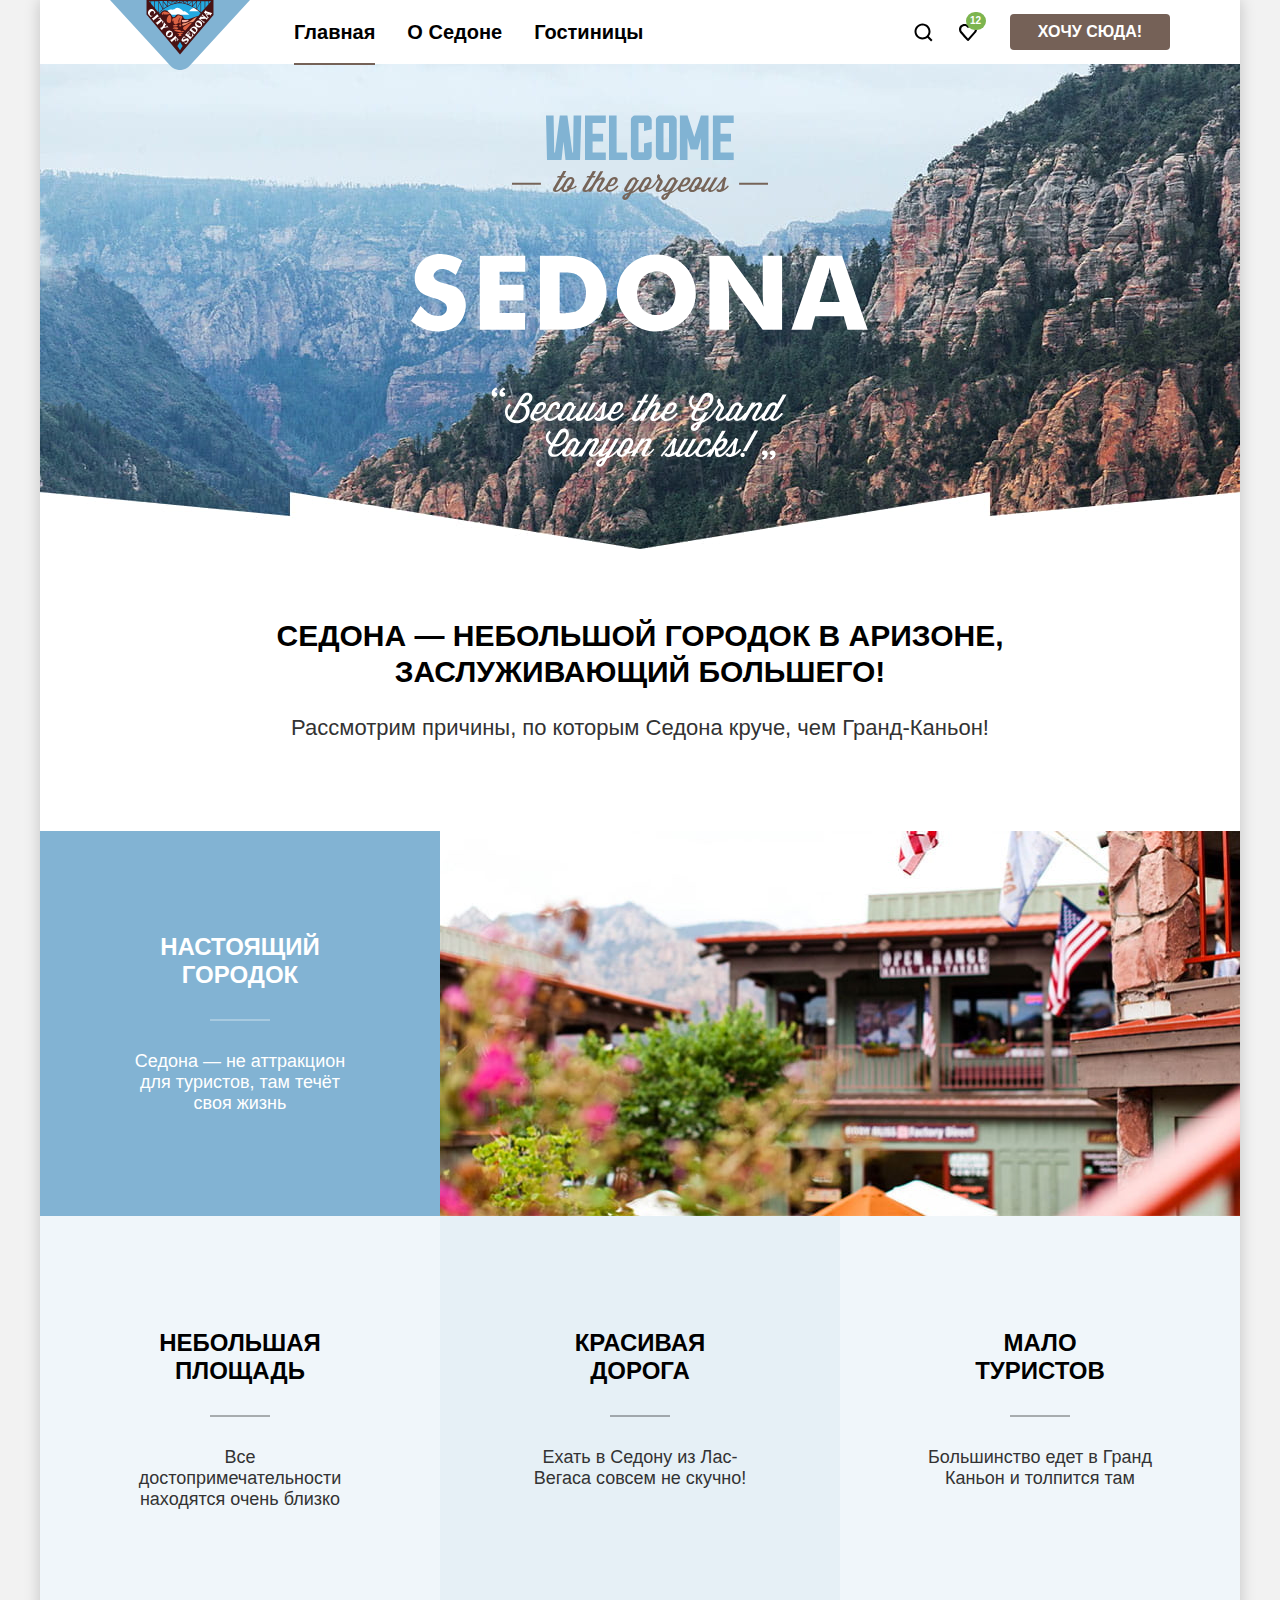
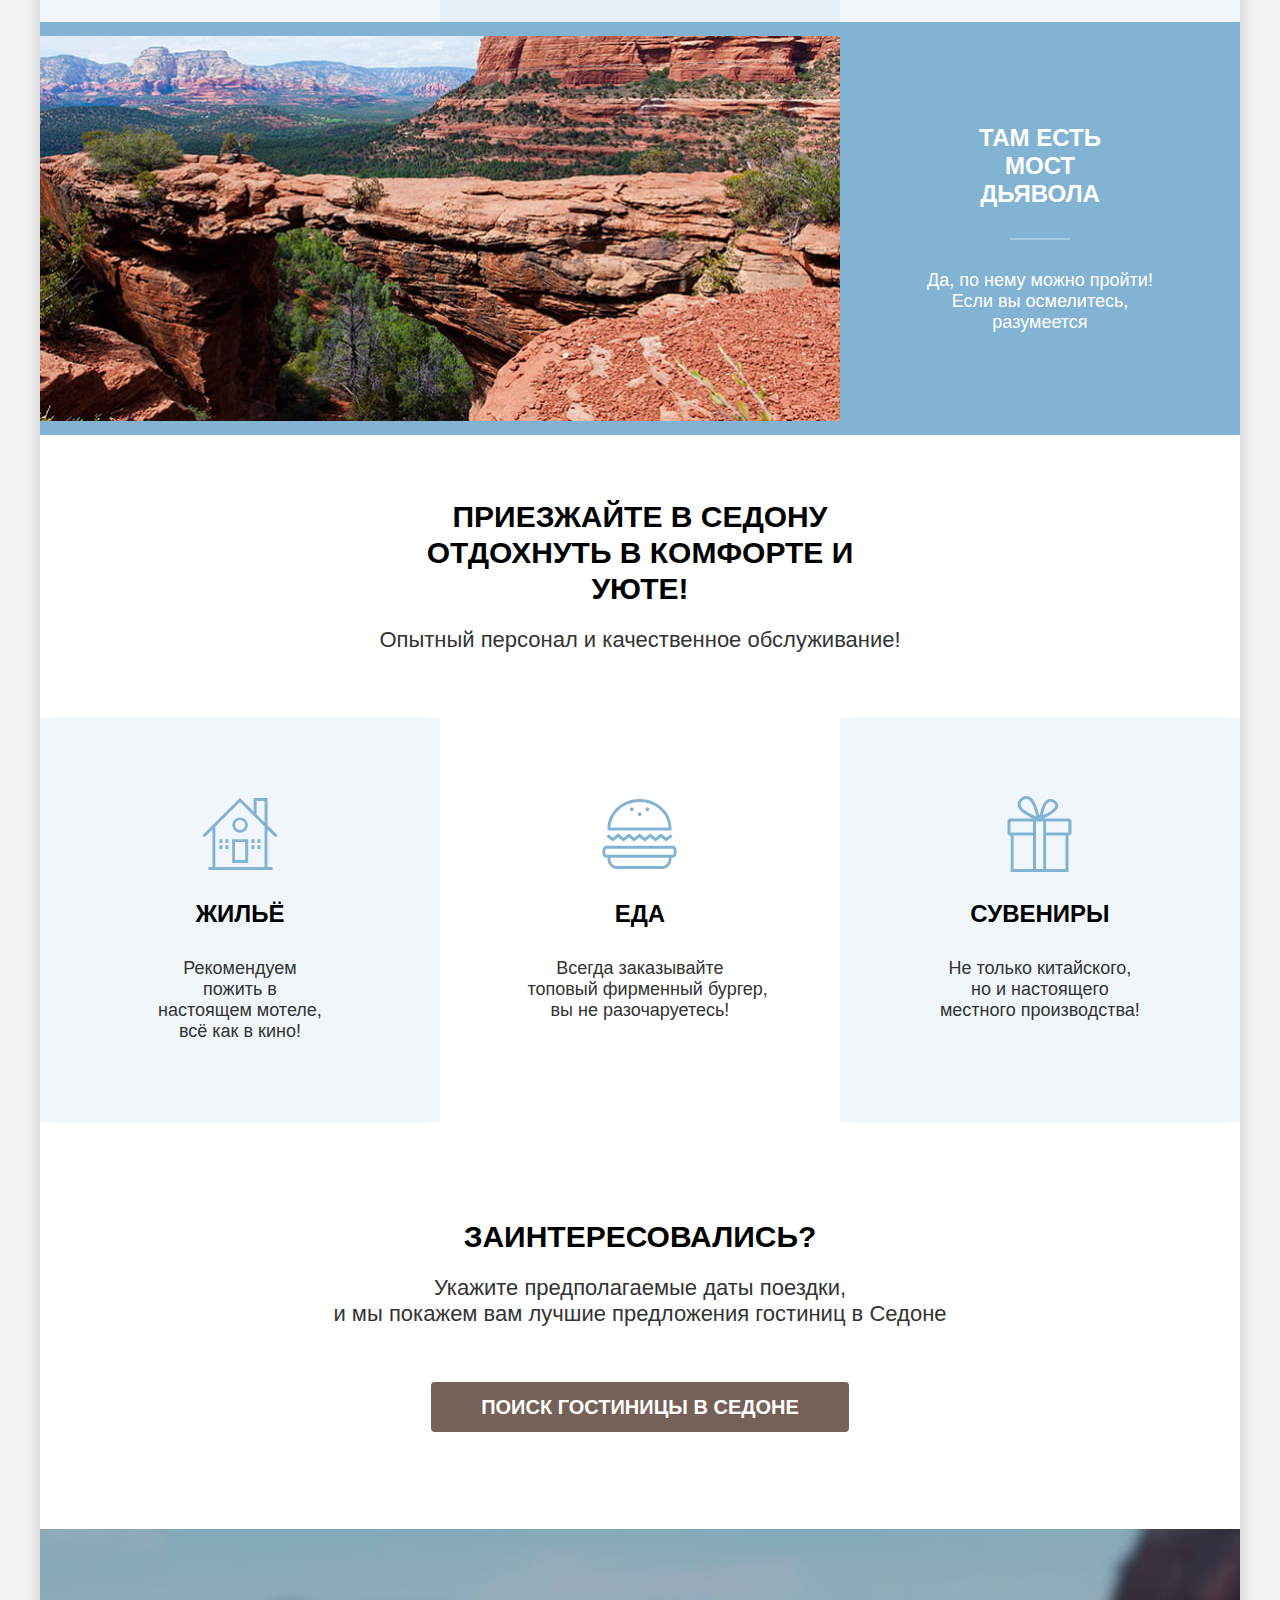
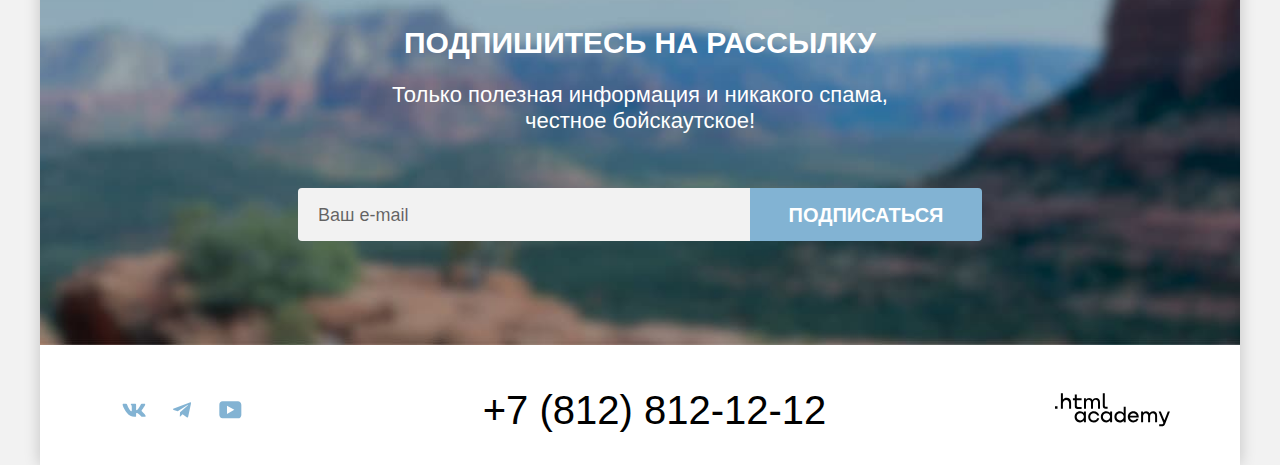
==== commit 4cd52048: "Дорабатывает проект после 1й проверки" ====
--- a/index.html
+++ b/index.html
@@ -4,7 +4,7 @@
     <meta charset="utf-8">
     <title>Туристический город - Седона</title>
     <link rel="stylesheet" href="styles/styles.css">
-    <link rel="icon" href="images/favicon.svg" sizes="32x32">
+    <link rel="icon" href="favicon.ico" sizes="32x32">
   </head>
   <body>
     <!-- Внутренняя обёртка сайта -->
@@ -181,7 +181,7 @@
             </li>
             <!-- Мы в Телеграм -->
             <li class="social-item">
-              <a class="social-link tg-link" href="t.me/htmlacademy">
+              <a class="social-link tg-link" href="https://t.me/htmlacademy">
                 <span class="visually-hidden">Перейти на канал в Телеграм"</span>
               </a>
             </li>
@@ -199,10 +199,7 @@
 
           <!-- Блок с логотипом сайта разработчика -->
           <a class="developer-link" href="https://htmlacademy.ru/">
-            <span class="visually-hidden">Перейти на сайт разработчика - HTML Academy</span>
-            <svg class="developer-icon" xmlns="http://www.w3.org/2000/svg" width="115" height="34" viewBox="0 0 115 34" fill="currentColor">
-              <path d="M0 13.256v2.6h2.5v-2.6H0ZM11.6 4.856c-1.6 0-2.8.7-3.6 1.7h-.1v-6.2h-2v15.5h2v-5.3c0-2.1 1.3-3.6 3.3-3.6 1.8 0 2.9 1.4 2.9 3.2v5.7h2v-6.1c.1-3-1.8-4.9-4.5-4.9ZM26.6 5.156h-4.8v-3.7h-2v3.8h-1.9v2h1.9v6c0 1.7 1 2.7 2.7 2.7h4.1v-2h-3.7c-.7 0-1.1-.4-1.1-1.1v-5.7h4.8v-2ZM41.1 4.956c-1.6 0-2.9.8-3.5 2.1h-.1c-.6-1.2-1.8-2.1-3.4-2.1-1.4 0-2.5.8-3.1 1.8h-.1v-1.6H29v10.6h2v-5.4c0-2 1-3.5 2.6-3.5 1.5 0 2.4 1 2.4 2.6v6.3h2v-5.6c0-2.4 1.4-3.3 2.6-3.3 1.5 0 2.4 1 2.4 2.6v6.3h2v-6.5c.1-2.5-1.4-4.3-3.9-4.3ZM47.8 13.056c0 1.7 1 2.7 2.8 2.7h2v-2h-1.7c-.7 0-1.1-.4-1.1-1.1V.356h-2v12.7ZM28.9 20.056c-.9-1.1-2.2-1.8-3.9-1.8-3.1 0-5.4 2.3-5.4 5.6s2.3 5.6 5.4 5.6c1.8 0 3-.8 3.8-1.9h.1v1.6h2v-10.6h-2v1.5Zm-3.6 7.4c-2.2 0-3.6-1.6-3.6-3.6s1.4-3.6 3.6-3.6 3.6 1.6 3.6 3.6c0 1.9-1.4 3.6-3.6 3.6ZM44.2 22.356c-.5-2.4-2.6-4.1-5.4-4.1-3.4 0-5.6 2.5-5.6 5.6 0 3.1 2.2 5.6 5.6 5.6 2.8 0 4.9-1.8 5.4-4.2h-2.1c-.4 1.3-1.7 2.3-3.3 2.3-2.2 0-3.6-1.6-3.6-3.6s1.4-3.6 3.6-3.6c1.6 0 2.8 1 3.3 2.2h2.1v-.2ZM55.1 20.056c-.9-1.1-2.2-1.8-3.9-1.8-3.1 0-5.4 2.3-5.4 5.6s2.3 5.6 5.4 5.6c1.8 0 3-.8 3.8-1.9h.1v1.6h2v-10.6h-2v1.5Zm-3.6 7.4c-2.2 0-3.6-1.6-3.6-3.6s1.4-3.6 3.6-3.6 3.6 1.6 3.6 3.6c0 1.9-1.5 3.6-3.6 3.6ZM68.7 20.156c-.9-1.1-2.2-1.9-3.9-1.9-3.1 0-5.4 2.3-5.4 5.6s2.2 5.6 5.4 5.6c1.7 0 3-.8 3.8-1.8h.1v1.5h2v-15.4h-2v6.4Zm-3.6 7.3c-2.2 0-3.6-1.6-3.6-3.6s1.4-3.6 3.6-3.6 3.6 1.6 3.6 3.6c-.1 2-1.5 3.6-3.6 3.6ZM78.3 18.256c-3.3 0-5.5 2.5-5.5 5.6 0 3 2.1 5.6 5.5 5.6 2.5 0 4.5-1.3 5.2-3.6h-2.1c-.5 1-1.6 1.6-3 1.6-1.9 0-3.3-1.3-3.4-2.9h8.8c.2-3.6-2-6.3-5.5-6.3Zm0 1.9c1.7 0 3 1 3.3 2.6h-6.5c.3-1.5 1.5-2.6 3.2-2.6ZM98.2 18.256c-1.6 0-2.9.8-3.6 2h-.1c-.6-1.2-1.8-2-3.4-2-1.4 0-2.5.7-3.1 1.8v-1.5h-1.9v10.6h2v-5.4c0-2 1-3.4 2.6-3.5 1.5 0 2.4 1 2.4 2.6v6.3h2v-5.6c0-2.4 1.4-3.3 2.6-3.3 1.5 0 2.4 1 2.4 2.6v6.3h2v-6.5c.1-2.6-1.4-4.4-3.9-4.4ZM109.4 27.356l-3.6-8.9h-2.2l4.8 11.6c-.3.9-.7 1.2-1.7 1.2h-2.5v2h2.5c1.8 0 2.8-.8 3.5-2.6l4.7-12.2h-2.1l-3.4 8.9Z"/>
-            </svg>
+            <span class="visually-hidden" lang="en">Перейти на сайт разработчика - HTML Academy</span>
           </a>
         </div>
       </footer>
@@ -254,7 +251,7 @@
               </p>
               <button class="calendar-button button" type="submit">Найти</button>
             </form>
-            <button class="modal-close-button">
+            <button class="modal-close-button" type="button">
               <span class="visually-hidden">Закрыть</span>
             </button>
           </section>
--- a/styles/styles.css
+++ b/styles/styles.css
@@ -227,16 +227,21 @@
 /* Intro */
 .intro {
   display: flex;
+  flex-direction: column;
   justify-content: center;
+  align-items: center;
   flex-wrap: wrap;
   padding: 50px 85px 82px 85px;
   background-color: #a4cbe3;
   background-image: url("../images/background-pages/intro-bg.jpg");
+  background-size: cover;
+  background-position: 50%;
   background-repeat: no-repeat;
 }
 
 .intro-img {
   margin-top: 1px;
+  object-fit: contain;
 }
 
 /* Advantages */
@@ -296,7 +301,6 @@
 
 .advantage-item:first-child,
 .advantage-item:last-child {
-  width: 100%;
   background-color: #82b3d3;
 }
 
@@ -306,6 +310,8 @@
 
 .advantage-wrapper {
   display: flex;
+  width: 100%;
+  overflow: hidden;
 }
 
 .advantage-description {
@@ -323,6 +329,7 @@
 
 .advantage-img {
   margin: auto;
+  object-fit: cover;
 }
 
 .subtitle {
@@ -404,7 +411,6 @@
   display: flex;
   flex-direction: column;
   gap: 30px;
-  flex-grow: 1;
   width: 33.33%;
   padding: 182px 30px 80px 30px;
   text-align: center;
@@ -497,6 +503,7 @@
 
 .search-button:disabled {
   background-color: #e5e5e5;
+  pointer-events: none;
 }
 
 /* Subscription for index.html */
@@ -547,6 +554,11 @@
   color: rgba(0, 0, 0, 0.6);
 }
 
+.subscription-input:hover,
+.subscription-input:focus {
+  background-color: #e6e6e6;
+}
+
 .subscription-button {
   min-width: 232px;
   max-width: 250px;
@@ -570,6 +582,7 @@
 
 .subscription-button:disabled {
   background-color: #e5e5e5;
+  pointer-events: none;
 }
 
 /* Catalog.html */
@@ -639,10 +652,12 @@
   text-decoration: none;
 }
 
-.breadcrumbs-link:not(.breadcrumbs-link-current):hover,
-.breadcrumbs-link:not(.breadcrumbs-link-current):focus,
+.breadcrumbs-link:not(.breadcrumbs-link-current):hover {
+  opacity: 0.6;
+}
+
 .breadcrumbs-link:not(.breadcrumbs-link-current):active {
-  opacity: 0.6;
+  opacity: 0.3;
 }
 
 .link-home {
@@ -887,6 +902,7 @@
 
 .button-apply:disabled {
   background-color: #e5e5e5;
+  pointer-events: none;
 }
 
 .button-reset {
@@ -914,6 +930,7 @@
 
 .button-reset:disabled {
   color: rgba(255, 255, 255, 0.2);
+  pointer-events: none;
 }
 
 /* Sorting */
@@ -923,15 +940,15 @@
 
 .catalog-sorting-menu {
   display: flex;
-  justify-content: space-between;
   flex-wrap: wrap;
   margin-bottom: 41px;
 }
 
 .sorting-title {
-  width: 470px;
+  min-width: 400px;
   padding: 0;
   margin-top: 7px;
+  margin-right: auto;
   text-align: left;
   color: #000000;
 }
@@ -944,12 +961,14 @@
 
 /* Select */
 .catalog-select-control {
-  width: 292px;
-  padding: 5px 17px;
+  min-width: 292px;
+  padding: 5px 48px 5px 17px;
+  margin-left: auto;
   font-family: inherit;
   font-size: 18px;
   line-height: 21px;
   color: #333333;
+  background-color: #ffffff;
   background-image: url("../images/icons/arrow-down.svg");
   background-repeat: no-repeat;
   background-position: calc(100% - 19px) 50%;
@@ -968,6 +987,7 @@
   color: #000000;
   border-color: #000000;
   opacity: 0.3;
+  pointer-events: none;
 }
 
 /* Display card */
@@ -981,6 +1001,7 @@
   min-height: 48px;
   padding: 0;
   margin: 0;
+  margin-left: auto;
   list-style: none;
 }
 
@@ -1047,6 +1068,7 @@
   grid-column: 1 / -1;
   width: 300px;
   text-decoration: none;
+  overflow: hidden;
 }
 
 .card-link:not(.card-link-img):hover,
@@ -1064,6 +1086,11 @@
 .card-link-img:active {
   opacity: 0.9;
   transition: 0.3s ease;
+}
+
+.card-img {
+  display: block;
+  object-fit: cover;
 }
 
 .card-title {
@@ -1132,6 +1159,7 @@
 
 .button-favorites:disabled {
   background-color: #e5e5e5;
+  pointer-events: none;
 }
 
 .button-active {
@@ -1151,6 +1179,7 @@
 
 .button-active:disabled {
   background-color: #e5e5e5;
+  pointer-events: none;
 }
 
 .card-stars {
@@ -1355,20 +1384,31 @@
 }
 
 /* Development */
-.developer-icon {
-  display: block;
-  width: 115px;
-  height: 34px;
-  fill: #000000;
-}
-
-.developer-link:hover .developer-icon,
-.developer-link:focus .developer-icon {
-  fill: #756157;
-}
-
-.developer-link:active .developer-icon {
-  fill: rgba(117, 97, 87, 0.3);
+.developer-link {
+  display: block;
+  min-width: 115px;
+}
+
+.developer-link::before {
+  display: flex;
+  align-items: center;
+  content: "";
+  min-width: 115px;
+  min-height: 34px;
+  mask-image: url("../images/developer-logo.svg");
+  mask-size: 115px 34px;
+  mask-repeat: no-repeat;
+  mask-position: 50%;
+  background: #000000;
+}
+
+.developer-link:hover::before,
+.developer-link:focus::before {
+  background: #756157;
+}
+
+.developer-link:active::before {
+  background: rgba(117, 97, 87, 0.3);
 }
 
 /* Modal */
@@ -1549,7 +1589,7 @@
 }
 
 .button-plus:active::before {
-  background: rgba(117, 97, 87, 0.3);
+  background: rgba(0, 0, 0, 0.2);
 }
 
 .visitors-input {
@@ -1661,6 +1701,7 @@
 
 .calendar-button:disabled {
   background-color: #e5e5e5;
+  pointer-events: none;
 }
 
 .modal-close-button {
